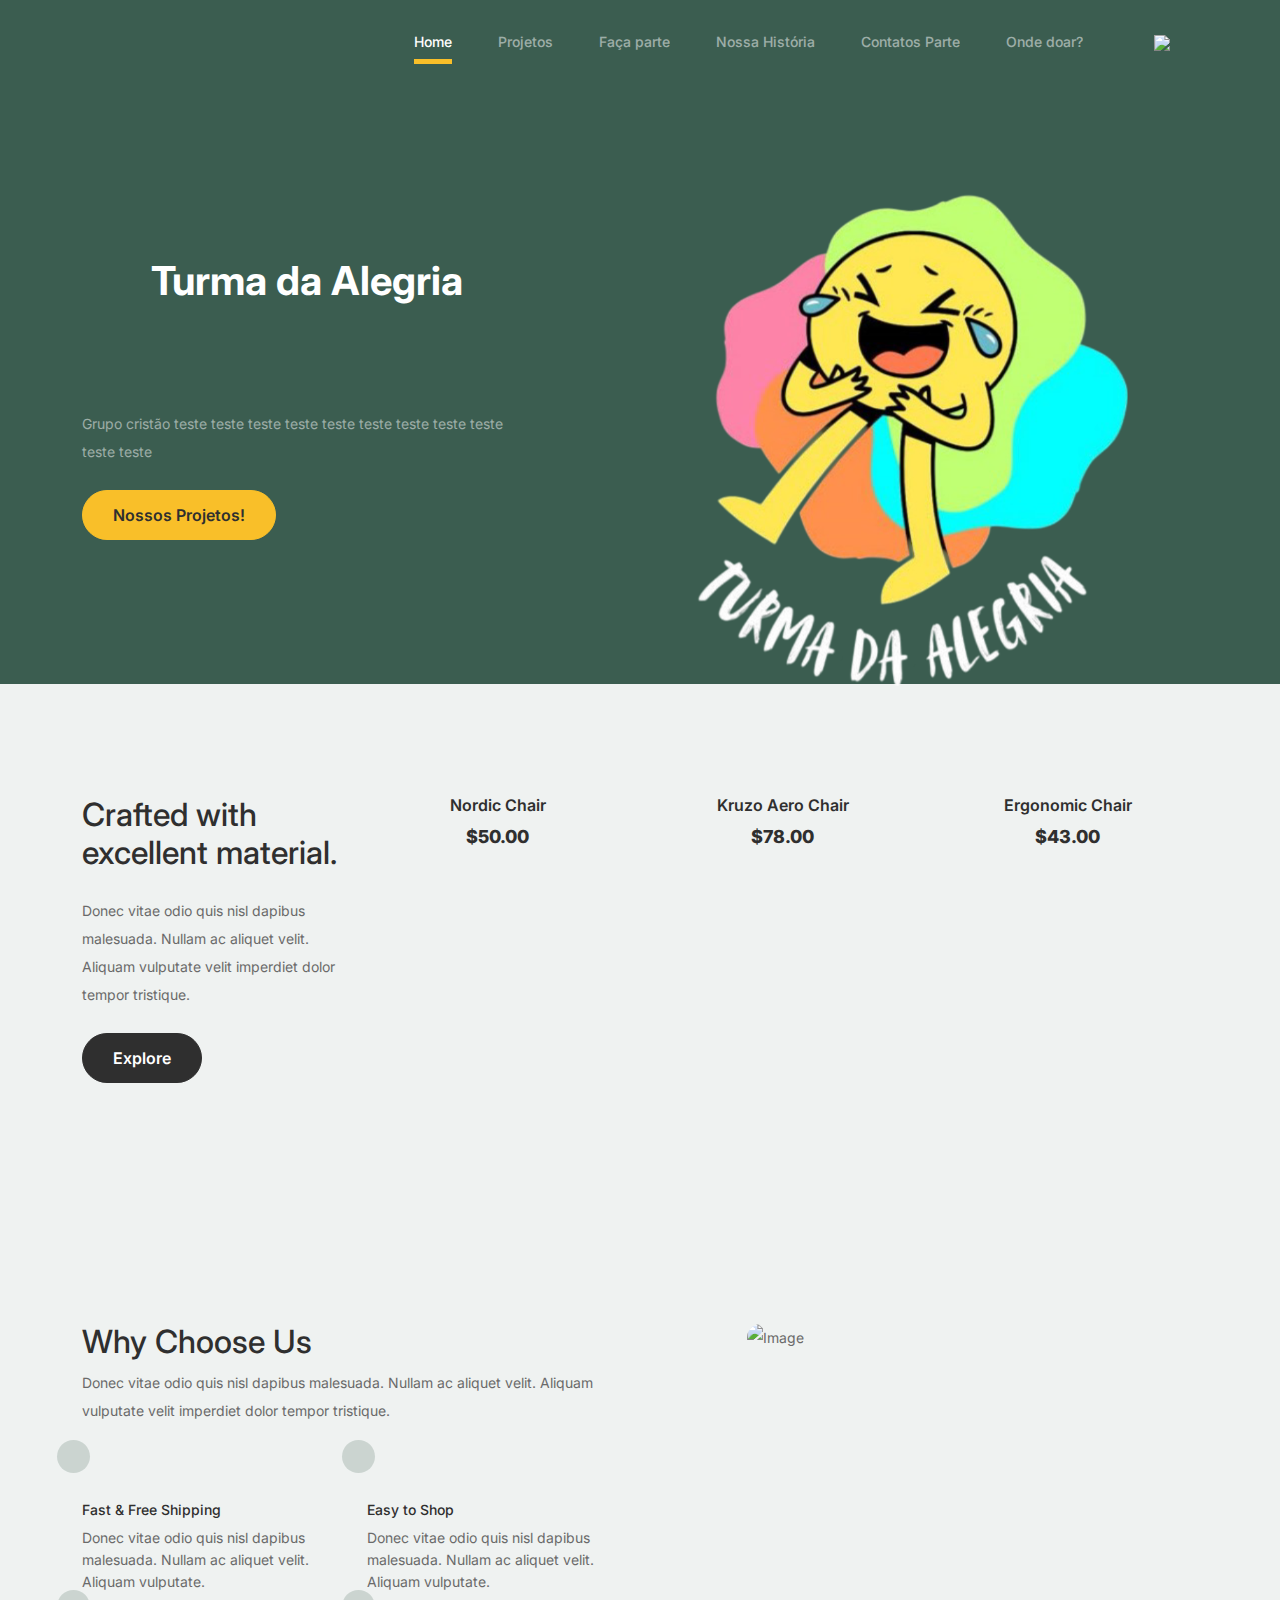
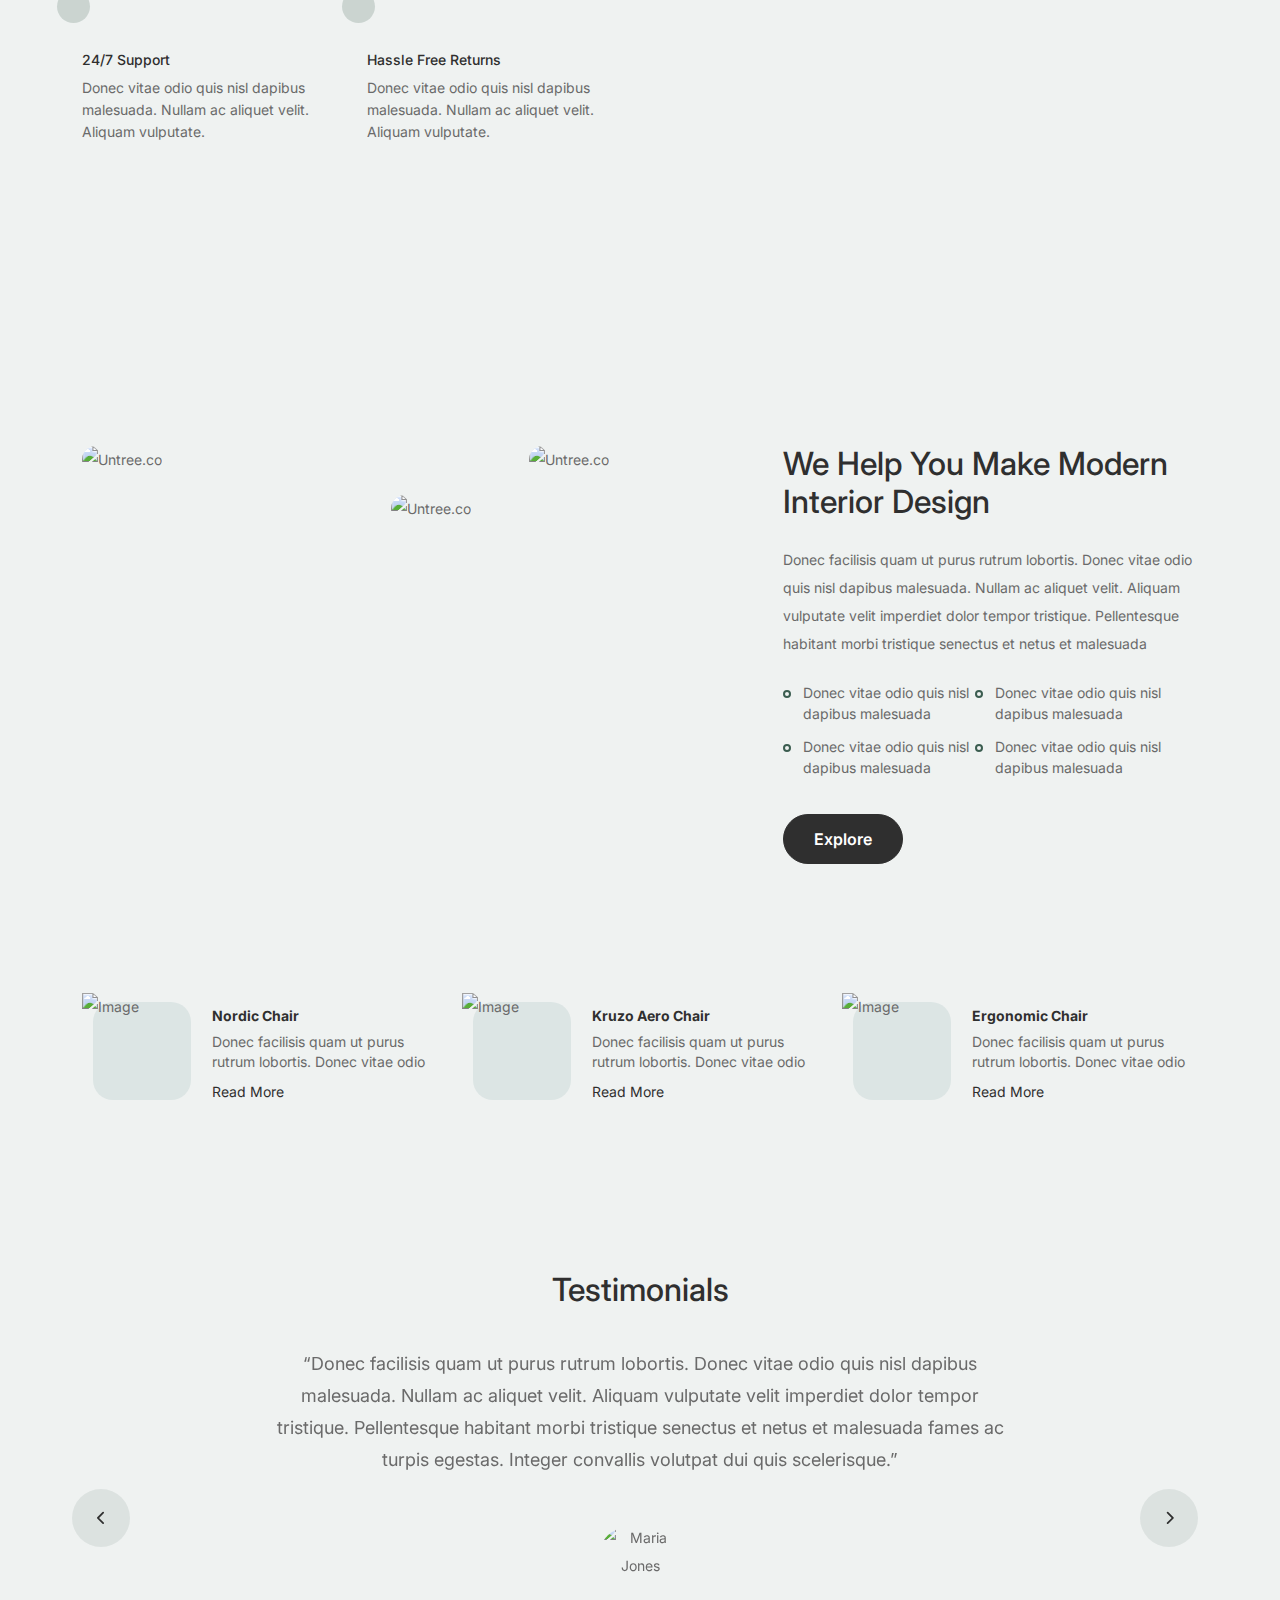
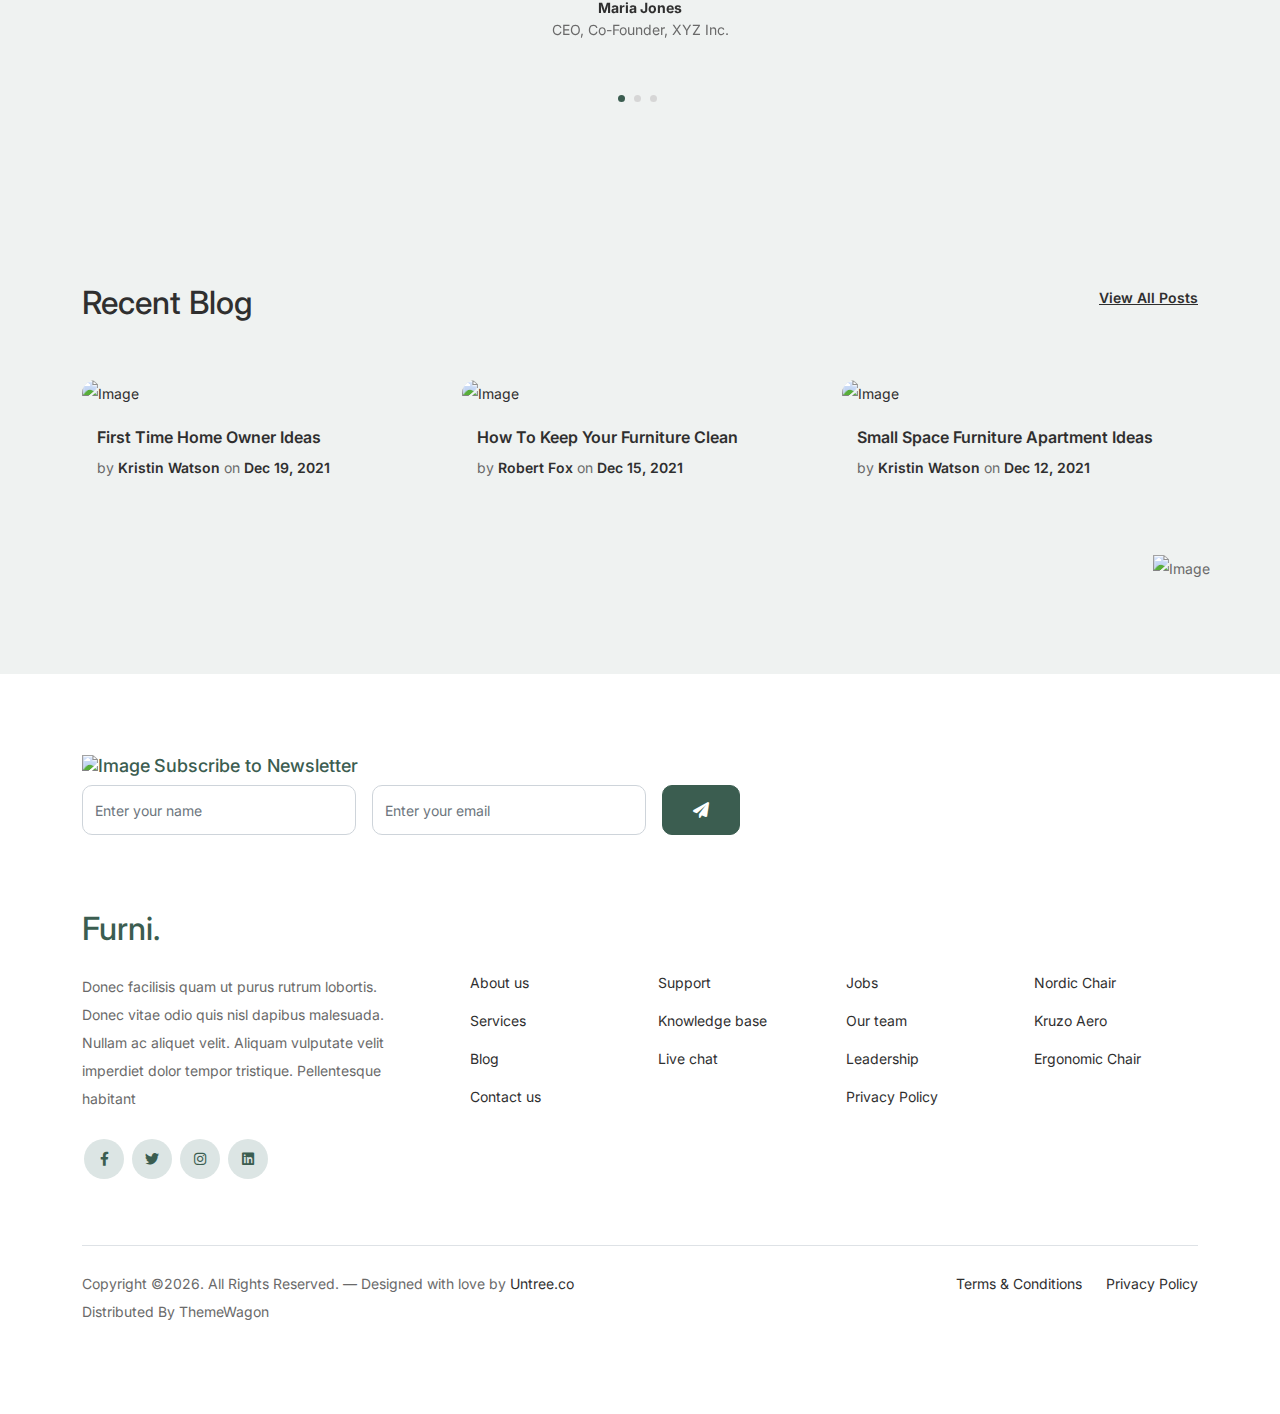
==== furni-1.0.0/index.html @ 85328331 "att do index e header" ====
<!-- /*
* Bootstrap 5
* Template Name: Furni
* Template Author: Untree.co
* Template URI: https://untree.co/
* License: https://creativecommons.org/licenses/by/3.0/
* OI TESTE GIT
*/ -->
<!doctype html>
<html lang="en">
<head>
  <meta charset="utf-8">
  <meta name="viewport" content="width=device-width, initial-scale=1, shrink-to-fit=no">
  <meta name="author" content="Untree.co">
  <link rel="shortcut icon" href="favicon.png">

  <meta name="description" content="" />
  <meta name="keywords" content="bootstrap, bootstrap4" />

		<!-- Bootstrap CSS -->
		<link href="css/bootstrap.min.css" rel="stylesheet">
		<link href="https://cdnjs.cloudflare.com/ajax/libs/font-awesome/6.0.0-beta3/css/all.min.css" rel="stylesheet">
		<link href="css/tiny-slider.css" rel="stylesheet">
		<link href="css/style.css" rel="stylesheet">
		<title>Furni Free Bootstrap 5 Template for Furniture and Interior Design Websites by Untree.co </title>
	</head>

	<body>

		<!-- Start Header/Navigation -->
		<nav class="custom-navbar navbar navbar navbar-expand-md navbar-dark bg-dark" arial-label="Furni navigation bar">

			<div class="container">
				
				<button class="navbar-toggler" type="button" data-bs-toggle="collapse" data-bs-target="#navbarsFurni" aria-controls="navbarsFurni" aria-expanded="false" aria-label="Toggle navigation">
					<span class="navbar-toggler-icon"></span>
				</button>

				<div class="collapse navbar-collapse" id="navbarsFurni">
					<ul class="custom-navbar-nav navbar-nav ms-auto mb-2 mb-md-0">
						<li class="nav-item active">
							<a class="nav-link" href="index.html">Home</a>
						</li>
						<li><a class="nav-link" href="shop.html">Projetos</a></li>
						<li><a class="nav-link" href="about.html">Faça parte</a></li>
						<li><a class="nav-link" href="services.html">Nossa História</a></li>
						<li><a class="nav-link" href="blog.html">Contatos Parte</a></li>
						<li><a class="nav-link" href="contact.html">Onde doar?</a></li>
					</ul>

					<ul class="custom-navbar-cta navbar-nav mb-2 mb-md-0 ms-5">
						<li><a class="nav-link" href="#"><img src="images/user.svg"></a></li>
					</ul>
				</div>
			</div>
				
		</nav>
		<!-- End Header/Navigation -->

		<!-- Start Hero Section -->
			<div class="hero">
				<div class="container"> 
					<div class="row justify-content-between">
						<div class="col-lg-5">
							<div class="intro-excerpt">
								<h1 style="display: flex; flex-direction: column; justify-content: center; align-items: center; height: 22vh;">
									<span>Turma da Alegria</span>
									
								  </h1>
								  
								<p class="mb-4">Grupo cristão teste teste teste teste teste teste teste teste teste teste teste</p>
								<p><a href="" class="btn btn-secondary me-2">Nossos Projetos!</a>
							</div>
						</div>
						<div class="col-lg-7">
							<div class="hero-img-wrap">
								<img src="images/logoturma.png" class="img-fluid"> 
							</div>
						</div>
					</div>
				</div>
			</div>
		<!-- End Hero Section -->

		<!-- Start Product Section -->
		<div class="product-section">
			<div class="container">
				<div class="row">

					<!-- Start Column 1 -->
					<div class="col-md-12 col-lg-3 mb-5 mb-lg-0">
						<h2 class="mb-4 section-title">Crafted with excellent material.</h2>
						<p class="mb-4">Donec vitae odio quis nisl dapibus malesuada. Nullam ac aliquet velit. Aliquam vulputate velit imperdiet dolor tempor tristique. </p>
						<p><a href="shop.html" class="btn">Explore</a></p>
					</div> 
					<!-- End Column 1 -->

					<!-- Start Column 2 -->
					<div class="col-12 col-md-4 col-lg-3 mb-5 mb-md-0">
						<a class="product-item" href="cart.html">
							<!-- <img src="images/product-1.png" class="img-fluid product-thumbnail"> -->
							<h3 class="product-title">Nordic Chair</h3>
							<strong class="product-price">$50.00</strong>

							<span class="icon-cross">
								<!-- <img src="images/cross.svg" class="img-fluid"> -->
							</span>
						</a>
					</div> 
					<!-- End Column 2 -->

					<!-- Start Column 3 -->
					<div class="col-12 col-md-4 col-lg-3 mb-5 mb-md-0">
						<a class="product-item" href="cart.html">
							<!-- <img src="images/product-2.png" class="img-fluid product-thumbnail"> -->
							<h3 class="product-title">Kruzo Aero Chair</h3>
							<strong class="product-price">$78.00</strong>

							<span class="icon-cross">
								<!-- <img src="images/cross.svg" class="img-fluid"> -->
							</span>
						</a>
					</div>
					<!-- End Column 3 -->

					<!-- Start Column 4 -->
					<div class="col-12 col-md-4 col-lg-3 mb-5 mb-md-0">
						<a class="product-item" href="cart.html">
						<!--<img src="images/product-3.png" class="img-fluid product-thumbnail"> -->
							<h3 class="product-title">Ergonomic Chair</h3>
							<strong class="product-price">$43.00</strong>

							<span class="icon-cross">
								<!-- <img src="images/cross.svg" class="img-fluid"> -->
							</span>
						</a>
					</div>
					<!-- End Column 4 -->

				</div>
			</div>
		</div>
		<!-- End Product Section -->

		<!-- Start Why Choose Us Section -->
		<div class="why-choose-section">
			<div class="container">
				<div class="row justify-content-between">
					<div class="col-lg-6">
						<h2 class="section-title">Why Choose Us</h2>
						<p>Donec vitae odio quis nisl dapibus malesuada. Nullam ac aliquet velit. Aliquam vulputate velit imperdiet dolor tempor tristique.</p>

						<div class="row my-5">
							<div class="col-6 col-md-6">
								<div class="feature">
									<div class="icon">
									<!--	<img src="images/truck.svg" alt="Image" class="imf-fluid"> -->
									</div>
									<h3>Fast &amp; Free Shipping</h3>
									<p>Donec vitae odio quis nisl dapibus malesuada. Nullam ac aliquet velit. Aliquam vulputate.</p>
								</div>
							</div>

							<div class="col-6 col-md-6">
								<div class="feature">
									<div class="icon">
									<!--	<img src="images/bag.svg" alt="Image" class="imf-fluid"> -->
									</div>
									<h3>Easy to Shop</h3>
									<p>Donec vitae odio quis nisl dapibus malesuada. Nullam ac aliquet velit. Aliquam vulputate.</p>
								</div>
							</div>

							<div class="col-6 col-md-6">
								<div class="feature">
									<div class="icon">
									<!--	<img src="images/support.svg" alt="Image" class="imf-fluid"> -->
									</div>
									<h3>24/7 Support</h3>
									<p>Donec vitae odio quis nisl dapibus malesuada. Nullam ac aliquet velit. Aliquam vulputate.</p>
								</div>
							</div>

							<div class="col-6 col-md-6">
								<div class="feature">
									<div class="icon">
									<!--	<img src="images/return.svg" alt="Image" class="imf-fluid"> -->
									</div>
									<h3>Hassle Free Returns</h3>
									<p>Donec vitae odio quis nisl dapibus malesuada. Nullam ac aliquet velit. Aliquam vulputate.</p>
								</div>
							</div>

						</div>
					</div>

					<div class="col-lg-5">
						<div class="img-wrap">
						    <img src="images/why-choose-us-img.jpg" alt="Image" class="img-fluid"> 
						</div>
					</div>

				</div>
			</div>
		</div>
		<!-- End Why Choose Us Section -->

		<!-- Start We Help Section -->
		<div class="we-help-section">
			<div class="container">
				<div class="row justify-content-between">
					<div class="col-lg-7 mb-5 mb-lg-0">
						<div class="imgs-grid">
							<div class="grid grid-1"><img src="images/img-grid-1.jpg" alt="Untree.co"></div>
							<div class="grid grid-2"><img src="images/img-grid-2.jpg" alt="Untree.co"></div>
							<div class="grid grid-3"><img src="images/img-grid-3.jpg" alt="Untree.co"></div>
						</div>
					</div>
					<div class="col-lg-5 ps-lg-5">
						<h2 class="section-title mb-4">We Help You Make Modern Interior Design</h2>
						<p>Donec facilisis quam ut purus rutrum lobortis. Donec vitae odio quis nisl dapibus malesuada. Nullam ac aliquet velit. Aliquam vulputate velit imperdiet dolor tempor tristique. Pellentesque habitant morbi tristique senectus et netus et malesuada</p>

						<ul class="list-unstyled custom-list my-4">
							<li>Donec vitae odio quis nisl dapibus malesuada</li>
							<li>Donec vitae odio quis nisl dapibus malesuada</li>
							<li>Donec vitae odio quis nisl dapibus malesuada</li>
							<li>Donec vitae odio quis nisl dapibus malesuada</li>
						</ul>
						<p><a herf="#" class="btn">Explore</a></p>
					</div>
				</div>
			</div>
		</div>
		<!-- End We Help Section -->

		<!-- Start Popular Product -->
		<div class="popular-product">
			<div class="container">
				<div class="row">

					<div class="col-12 col-md-6 col-lg-4 mb-4 mb-lg-0">
						<div class="product-item-sm d-flex">
							<div class="thumbnail">
								<img src="images/product-1.png" alt="Image" class="img-fluid">
							</div>
							<div class="pt-3">
								<h3>Nordic Chair</h3>
								<p>Donec facilisis quam ut purus rutrum lobortis. Donec vitae odio </p>
								<p><a href="#">Read More</a></p>
							</div>
						</div>
					</div>

					<div class="col-12 col-md-6 col-lg-4 mb-4 mb-lg-0">
						<div class="product-item-sm d-flex">
							<div class="thumbnail">
								<img src="images/product-2.png" alt="Image" class="img-fluid">
							</div>
							<div class="pt-3">
								<h3>Kruzo Aero Chair</h3>
								<p>Donec facilisis quam ut purus rutrum lobortis. Donec vitae odio </p>
								<p><a href="#">Read More</a></p>
							</div>
						</div>
					</div>

					<div class="col-12 col-md-6 col-lg-4 mb-4 mb-lg-0">
						<div class="product-item-sm d-flex">
							<div class="thumbnail">
								<img src="images/product-3.png" alt="Image" class="img-fluid">
							</div>
							<div class="pt-3">
								<h3>Ergonomic Chair</h3>
								<p>Donec facilisis quam ut purus rutrum lobortis. Donec vitae odio </p>
								<p><a href="#">Read More</a></p>
							</div>
						</div>
					</div>

				</div>
			</div>
		</div>
		<!-- End Popular Product -->

		<!-- Start Testimonial Slider -->
		<div class="testimonial-section">
			<div class="container">
				<div class="row">
					<div class="col-lg-7 mx-auto text-center">
						<h2 class="section-title">Testimonials</h2>
					</div>
				</div>

				<div class="row justify-content-center">
					<div class="col-lg-12">
						<div class="testimonial-slider-wrap text-center">

							<div id="testimonial-nav">
								<span class="prev" data-controls="prev"><span class="fa fa-chevron-left"></span></span>
								<span class="next" data-controls="next"><span class="fa fa-chevron-right"></span></span>
							</div>

							<div class="testimonial-slider">
								
								<div class="item">
									<div class="row justify-content-center">
										<div class="col-lg-8 mx-auto">

											<div class="testimonial-block text-center">
												<blockquote class="mb-5">
													<p>&ldquo;Donec facilisis quam ut purus rutrum lobortis. Donec vitae odio quis nisl dapibus malesuada. Nullam ac aliquet velit. Aliquam vulputate velit imperdiet dolor tempor tristique. Pellentesque habitant morbi tristique senectus et netus et malesuada fames ac turpis egestas. Integer convallis volutpat dui quis scelerisque.&rdquo;</p>
												</blockquote>

												<div class="author-info">
													<div class="author-pic">
														<img src="images/person-1.png" alt="Maria Jones" class="img-fluid">
													</div>
													<h3 class="font-weight-bold">Maria Jones</h3>
													<span class="position d-block mb-3">CEO, Co-Founder, XYZ Inc.</span>
												</div>
											</div>

										</div>
									</div>
								</div> 
								<!-- END item -->

								<div class="item">
									<div class="row justify-content-center">
										<div class="col-lg-8 mx-auto">

											<div class="testimonial-block text-center">
												<blockquote class="mb-5">
													<p>&ldquo;Donec facilisis quam ut purus rutrum lobortis. Donec vitae odio quis nisl dapibus malesuada. Nullam ac aliquet velit. Aliquam vulputate velit imperdiet dolor tempor tristique. Pellentesque habitant morbi tristique senectus et netus et malesuada fames ac turpis egestas. Integer convallis volutpat dui quis scelerisque.&rdquo;</p>
												</blockquote>

												<div class="author-info">
													<div class="author-pic">
														<img src="images/person-1.png" alt="Maria Jones" class="img-fluid">
													</div>
													<h3 class="font-weight-bold">Maria Jones</h3>
													<span class="position d-block mb-3">CEO, Co-Founder, XYZ Inc.</span>
												</div>
											</div>

										</div>
									</div>
								</div> 
								<!-- END item -->

								<div class="item">
									<div class="row justify-content-center">
										<div class="col-lg-8 mx-auto">

											<div class="testimonial-block text-center">
												<blockquote class="mb-5">
													<p>&ldquo;Donec facilisis quam ut purus rutrum lobortis. Donec vitae odio quis nisl dapibus malesuada. Nullam ac aliquet velit. Aliquam vulputate velit imperdiet dolor tempor tristique. Pellentesque habitant morbi tristique senectus et netus et malesuada fames ac turpis egestas. Integer convallis volutpat dui quis scelerisque.&rdquo;</p>
												</blockquote>

												<div class="author-info">
													<div class="author-pic">
														<img src="images/person-1.png" alt="Maria Jones" class="img-fluid">
													</div>
													<h3 class="font-weight-bold">Maria Jones</h3>
													<span class="position d-block mb-3">CEO, Co-Founder, XYZ Inc.</span>
												</div>
											</div>

										</div>
									</div>
								</div> 
								<!-- END item -->

							</div>

						</div>
					</div>
				</div>
			</div>
		</div>
		<!-- End Testimonial Slider -->

		<!-- Start Blog Section -->
		<div class="blog-section">
			<div class="container">
				<div class="row mb-5">
					<div class="col-md-6">
						<h2 class="section-title">Recent Blog</h2>
					</div>
					<div class="col-md-6 text-start text-md-end">
						<a href="#" class="more">View All Posts</a>
					</div>
				</div>

				<div class="row">

					<div class="col-12 col-sm-6 col-md-4 mb-4 mb-md-0">
						<div class="post-entry">
							<a href="#" class="post-thumbnail"><img src="images/post-1.jpg" alt="Image" class="img-fluid"></a>
							<div class="post-content-entry">
								<h3><a href="#">First Time Home Owner Ideas</a></h3>
								<div class="meta">
									<span>by <a href="#">Kristin Watson</a></span> <span>on <a href="#">Dec 19, 2021</a></span>
								</div>
							</div>
						</div>
					</div>

					<div class="col-12 col-sm-6 col-md-4 mb-4 mb-md-0">
						<div class="post-entry">
							<a href="#" class="post-thumbnail"><img src="images/post-2.jpg" alt="Image" class="img-fluid"></a>
							<div class="post-content-entry">
								<h3><a href="#">How To Keep Your Furniture Clean</a></h3>
								<div class="meta">
									<span>by <a href="#">Robert Fox</a></span> <span>on <a href="#">Dec 15, 2021</a></span>
								</div>
							</div>
						</div>
					</div>

					<div class="col-12 col-sm-6 col-md-4 mb-4 mb-md-0">
						<div class="post-entry">
							<a href="#" class="post-thumbnail"><img src="images/post-3.jpg" alt="Image" class="img-fluid"></a>
							<div class="post-content-entry">
								<h3><a href="#">Small Space Furniture Apartment Ideas</a></h3>
								<div class="meta">
									<span>by <a href="#">Kristin Watson</a></span> <span>on <a href="#">Dec 12, 2021</a></span>
								</div>
							</div>
						</div>
					</div>

				</div>
			</div>
		</div>
		<!-- End Blog Section -->	

		<!-- Start Footer Section -->
		<footer class="footer-section">
			<div class="container relative">

				<div class="sofa-img">
					<img src="images/sofa.png" alt="Image" class="img-fluid">
				</div>

				<div class="row">
					<div class="col-lg-8">
						<div class="subscription-form">
							<h3 class="d-flex align-items-center"><span class="me-1"><img src="images/envelope-outline.svg" alt="Image" class="img-fluid"></span><span>Subscribe to Newsletter</span></h3>

							<form action="#" class="row g-3">
								<div class="col-auto">
									<input type="text" class="form-control" placeholder="Enter your name">
								</div>
								<div class="col-auto">
									<input type="email" class="form-control" placeholder="Enter your email">
								</div>
								<div class="col-auto">
									<button class="btn btn-primary">
										<span class="fa fa-paper-plane"></span>
									</button>
								</div>
							</form>

						</div>
					</div>
				</div>

				<div class="row g-5 mb-5">
					<div class="col-lg-4">
						<div class="mb-4 footer-logo-wrap"><a href="#" class="footer-logo">Furni<span>.</span></a></div>
						<p class="mb-4">Donec facilisis quam ut purus rutrum lobortis. Donec vitae odio quis nisl dapibus malesuada. Nullam ac aliquet velit. Aliquam vulputate velit imperdiet dolor tempor tristique. Pellentesque habitant</p>

						<ul class="list-unstyled custom-social">
							<li><a href="#"><span class="fa fa-brands fa-facebook-f"></span></a></li>
							<li><a href="#"><span class="fa fa-brands fa-twitter"></span></a></li>
							<li><a href="#"><span class="fa fa-brands fa-instagram"></span></a></li>
							<li><a href="#"><span class="fa fa-brands fa-linkedin"></span></a></li>
						</ul>
					</div>

					<div class="col-lg-8">
						<div class="row links-wrap">
							<div class="col-6 col-sm-6 col-md-3">
								<ul class="list-unstyled">
									<li><a href="#">About us</a></li>
									<li><a href="#">Services</a></li>
									<li><a href="#">Blog</a></li>
									<li><a href="#">Contact us</a></li>
								</ul>
							</div>

							<div class="col-6 col-sm-6 col-md-3">
								<ul class="list-unstyled">
									<li><a href="#">Support</a></li>
									<li><a href="#">Knowledge base</a></li>
									<li><a href="#">Live chat</a></li>
								</ul>
							</div>

							<div class="col-6 col-sm-6 col-md-3">
								<ul class="list-unstyled">
									<li><a href="#">Jobs</a></li>
									<li><a href="#">Our team</a></li>
									<li><a href="#">Leadership</a></li>
									<li><a href="#">Privacy Policy</a></li>
								</ul>
							</div>

							<div class="col-6 col-sm-6 col-md-3">
								<ul class="list-unstyled">
									<li><a href="#">Nordic Chair</a></li>
									<li><a href="#">Kruzo Aero</a></li>
									<li><a href="#">Ergonomic Chair</a></li>
								</ul>
							</div>
						</div>
					</div>

				</div>

				<div class="border-top copyright">
					<div class="row pt-4">
						<div class="col-lg-6">
							<p class="mb-2 text-center text-lg-start">Copyright &copy;<script>document.write(new Date().getFullYear());</script>. All Rights Reserved. &mdash; Designed with love by <a href="https://untree.co">Untree.co</a> Distributed By <a hreff="https://themewagon.com">ThemeWagon</a>  <!-- License information: https://untree.co/license/ -->
            </p>
						</div>

						<div class="col-lg-6 text-center text-lg-end">
							<ul class="list-unstyled d-inline-flex ms-auto">
								<li class="me-4"><a href="#">Terms &amp; Conditions</a></li>
								<li><a href="#">Privacy Policy</a></li>
							</ul>
						</div>

					</div>
				</div>

			</div>
		</footer>
		<!-- End Footer Section -->	


		<script src="js/bootstrap.bundle.min.js"></script>
		<script src="js/tiny-slider.js"></script>
		<script src="js/custom.js"></script>
	</body>

</html>
---- furni-1.0.0/css/tiny-slider.css ----
.tns-outer{padding:0 !important}.tns-outer [hidden]{display:none !important}.tns-outer [aria-controls],.tns-outer [data-action]{cursor:pointer}.tns-slider{-webkit-transition:all 0s;-moz-transition:all 0s;transition:all 0s}.tns-slider>.tns-item{-webkit-box-sizing:border-box;-moz-box-sizing:border-box;box-sizing:border-box}.tns-horizontal.tns-subpixel{white-space:nowrap}.tns-horizontal.tns-subpixel>.tns-item{display:inline-block;vertical-align:top;white-space:normal}.tns-horizontal.tns-no-subpixel:after{content:'';display:table;clear:both}.tns-horizontal.tns-no-subpixel>.tns-item{float:left}.tns-horizontal.tns-carousel.tns-no-subpixel>.tns-item{margin-right:-100%}.tns-no-calc{position:relative;left:0}.tns-gallery{position:relative;left:0;min-height:1px}.tns-gallery>.tns-item{position:absolute;left:-100%;-webkit-transition:transform 0s, opacity 0s;-moz-transition:transform 0s, opacity 0s;transition:transform 0s, opacity 0s}.tns-gallery>.tns-slide-active{position:relative;left:auto !important}.tns-gallery>.tns-moving{-webkit-transition:all 0.25s;-moz-transition:all 0.25s;transition:all 0.25s}.tns-autowidth{display:inline-block}.tns-lazy-img{-webkit-transition:opacity 0.6s;-moz-transition:opacity 0.6s;transition:opacity 0.6s;opacity:0.6}.tns-lazy-img.tns-complete{opacity:1}.tns-ah{-webkit-transition:height 0s;-moz-transition:height 0s;transition:height 0s}.tns-ovh{overflow:hidden}.tns-visually-hidden{position:absolute;left:-10000em}.tns-transparent{opacity:0;visibility:hidden}.tns-fadeIn{opacity:1;filter:alpha(opacity=100);z-index:0}.tns-normal,.tns-fadeOut{opacity:0;filter:alpha(opacity=0);z-index:-1}.tns-vpfix{white-space:nowrap}.tns-vpfix>div,.tns-vpfix>li{display:inline-block}.tns-t-subp2{margin:0 auto;width:310px;position:relative;height:10px;overflow:hidden}.tns-t-ct{width:2333.3333333%;width:-webkit-calc(100% * 70 / 3);width:-moz-calc(100% * 70 / 3);width:calc(100% * 70 / 3);position:absolute;right:0}.tns-t-ct:after{content:'';display:table;clear:both}.tns-t-ct>div{width:1.4285714%;width:-webkit-calc(100% / 70);width:-moz-calc(100% / 70);width:calc(100% / 70);height:10px;float:left}

/*# sourceMappingURL=sourcemaps/tiny-slider.css.map */
---- furni-1.0.0/css/style.css ----
/*
* Template Name: UntreeStore
* Template Author: Untree.co
* Author URI: https://untree.co/
* License: https://creativecommons.org/licenses/by/3.0/
*/
@import url("https://fonts.googleapis.com/css2?family=Inter:wght@400;500;600;700;800&display=swap");
body {
  overflow-x: hidden;
  position: relative; }

body {
  font-family: "Inter", sans-serif;
  font-weight: 400;
  line-height: 28px;
  color: #6a6a6a;
  font-size: 14px;
  background-color: #eff2f1; }

a {
  text-decoration: none;
  -webkit-transition: .3s all ease;
  -o-transition: .3s all ease;
  transition: .3s all ease;
  color: #2f2f2f;
  text-decoration: underline; }
  a:hover {
    color: #2f2f2f;
    text-decoration: none; }
  a.more {
    font-weight: 600; }

.custom-navbar {
  background: #3b5d50 !important;
  padding-top: 20px;
  padding-bottom: 20px; }
  .custom-navbar .navbar-brand {
    font-size: 32px;
    font-weight: 600; }
    .custom-navbar .navbar-brand > span {
      opacity: .4; }
  .custom-navbar .navbar-toggler {
    border-color: transparent; }
    .custom-navbar .navbar-toggler:active, .custom-navbar .navbar-toggler:focus {
      -webkit-box-shadow: none;
      box-shadow: none;
      outline: none; }
  @media (min-width: 992px) {
    .custom-navbar .custom-navbar-nav li {
      margin-left: 15px;
      margin-right: 15px; } }
  .custom-navbar .custom-navbar-nav li a {
    font-weight: 500;
    color: #ffffff !important;
    opacity: .5;
    -webkit-transition: .3s all ease;
    -o-transition: .3s all ease;
    transition: .3s all ease;
    position: relative; }
    @media (min-width: 768px) {
      .custom-navbar .custom-navbar-nav li a:before {
        content: "";
        position: absolute;
        bottom: 0;
        left: 8px;
        right: 8px;
        background: #f9bf29;
        height: 5px;
        opacity: 1;
        visibility: visible;
        width: 0;
        -webkit-transition: .15s all ease-out;
        -o-transition: .15s all ease-out;
        transition: .15s all ease-out; } }
    .custom-navbar .custom-navbar-nav li a:hover {
      opacity: 1; }
      .custom-navbar .custom-navbar-nav li a:hover:before {
        width: calc(100% - 16px); }
  .custom-navbar .custom-navbar-nav li.active a {
    opacity: 1; }
    .custom-navbar .custom-navbar-nav li.active a:before {
      width: calc(100% - 16px); }
  .custom-navbar .custom-navbar-cta {
    margin-left: 0 !important;
    -webkit-box-orient: horizontal;
    -webkit-box-direction: normal;
    -ms-flex-direction: row;
    flex-direction: row; }
    @media (min-width: 768px) {
      .custom-navbar .custom-navbar-cta {
        margin-left: 40px !important; } }
    .custom-navbar .custom-navbar-cta li {
      margin-left: 0px;
      margin-right: 0px; }
      .custom-navbar .custom-navbar-cta li:first-child {
        margin-right: 20px; }

.hero {
  background: #3b5d50;
  padding: calc(4rem - 30px) 0 0rem 0; }
  @media (min-width: 768px) {
    .hero {
      padding: calc(4rem - 30px) 0 4rem 0; } }
  @media (min-width: 992px) {
    .hero {
      padding: calc(8rem - 30px) 0 8rem 0; } }
  .hero .intro-excerpt {
    position: relative;
    z-index: 4; }
    @media (min-width: 992px) {
      .hero .intro-excerpt {
        max-width: 450px; } }
  .hero h1 {
    font-weight: 700;
    color: #ffffff;
    margin-bottom: 30px; }
    @media (min-width: 1400px) {
      .hero h1 {
        font-size: 54px; } }
  .hero p {
    color: rgba(255, 255, 255, 0.5);
    margin-botom: 30px; }
  .hero .hero-img-wrap {
    position: relative; }
    .hero .hero-img-wrap img {
      position: relative;
      top: 0px;
      right: 0px;
      z-index: 2;
      max-width: 780px;
      left: -20px; }
      @media (min-width: 768px) {
        .hero .hero-img-wrap img {
          right: 0px;
          left: -100px; } }
      @media (min-width: 992px) {
        .hero .hero-img-wrap img {
          left: 0px;
          top: -80px;
          position: absolute;
          right: -50px; } }
      @media (min-width: 1200px) {
        .hero .hero-img-wrap img {
          left: 0px;
          top: -80px;
          right: -100px; } }
    .hero .hero-img-wrap:after {
      content: "";
      position: absolute;
      width: 255px;
      height: 217px;
      background-image: url("../images/dots-light.svg");
      background-size: contain;
      background-repeat: no-repeat;
      right: -100px;
      top: -0px; }
      @media (min-width: 1200px) {
        .hero .hero-img-wrap:after {
          top: -40px; } }

.btn {
  font-weight: 600;
  padding: 12px 30px;
  border-radius: 30px;
  color: #ffffff;
  background: #2f2f2f;
  border-color: #2f2f2f; }
  .btn:hover {
    color: #ffffff;
    background: #222222;
    border-color: #222222; }
  .btn:active, .btn:focus {
    outline: none !important;
    -webkit-box-shadow: none;
    box-shadow: none; }
  .btn.btn-primary {
    background: #3b5d50;
    border-color: #3b5d50; }
    .btn.btn-primary:hover {
      background: #314d43;
      border-color: #314d43; }
  .btn.btn-secondary {
    color: #2f2f2f;
    background: #f9bf29;
    border-color: #f9bf29; }
    .btn.btn-secondary:hover {
      background: #f8b810;
      border-color: #f8b810; }
  .btn.btn-white-outline {
    background: transparent;
    border-width: 2px;
    border-color: rgba(255, 255, 255, 0.3); }
    .btn.btn-white-outline:hover {
      border-color: white;
      color: #ffffff; }

.section-title {
  color: #2f2f2f; }

.product-section {
  padding: 7rem 0; }
  .product-section .product-item {
    text-align: center;
    text-decoration: none;
    display: block;
    position: relative;
    padding-bottom: 50px;
    cursor: pointer; }
    .product-section .product-item .product-thumbnail {
      margin-bottom: 30px;
      position: relative;
      top: 0;
      -webkit-transition: .3s all ease;
      -o-transition: .3s all ease;
      transition: .3s all ease; }
    .product-section .product-item h3 {
      font-weight: 600;
      font-size: 16px; }
    .product-section .product-item strong {
      font-weight: 800 !important;
      font-size: 18px !important; }
    .product-section .product-item h3, .product-section .product-item strong {
      color: #2f2f2f;
      text-decoration: none; }
    .product-section .product-item .icon-cross {
      position: absolute;
      width: 35px;
      height: 35px;
      display: inline-block;
      background: #2f2f2f;
      bottom: 15px;
      left: 50%;
      -webkit-transform: translateX(-50%);
      -ms-transform: translateX(-50%);
      transform: translateX(-50%);
      margin-bottom: -17.5px;
      border-radius: 50%;
      opacity: 0;
      visibility: hidden;
      -webkit-transition: .3s all ease;
      -o-transition: .3s all ease;
      transition: .3s all ease; }
      .product-section .product-item .icon-cross img {
        position: absolute;
        left: 50%;
        top: 50%;
        -webkit-transform: translate(-50%, -50%);
        -ms-transform: translate(-50%, -50%);
        transform: translate(-50%, -50%); }
    .product-section .product-item:before {
      bottom: 0;
      left: 0;
      right: 0;
      position: absolute;
      content: "";
      background: #dce5e4;
      height: 0%;
      z-index: -1;
      border-radius: 10px;
      -webkit-transition: .3s all ease;
      -o-transition: .3s all ease;
      transition: .3s all ease; }
    .product-section .product-item:hover .product-thumbnail {
      top: -25px; }
    .product-section .product-item:hover .icon-cross {
      bottom: 0;
      opacity: 1;
      visibility: visible; }
    .product-section .product-item:hover:before {
      height: 70%; }

.why-choose-section {
  padding: 7rem 0; }
  .why-choose-section .img-wrap {
    position: relative; }
    .why-choose-section .img-wrap:before {
      position: absolute;
      content: "";
      width: 255px;
      height: 217px;
      background-image: url("../images/dots-yellow.svg");
      background-repeat: no-repeat;
      background-size: contain;
      -webkit-transform: translate(-40%, -40%);
      -ms-transform: translate(-40%, -40%);
      transform: translate(-40%, -40%);
      z-index: -1; }
    .why-choose-section .img-wrap img {
      border-radius: 20px; }

.feature {
  margin-bottom: 30px; }
  .feature .icon {
    display: inline-block;
    position: relative;
    margin-bottom: 20px; }
    .feature .icon:before {
      content: "";
      width: 33px;
      height: 33px;
      position: absolute;
      background: rgba(59, 93, 80, 0.2);
      border-radius: 50%;
      right: -8px;
      bottom: 0; }
  .feature h3 {
    font-size: 14px;
    color: #2f2f2f; }
  .feature p {
    font-size: 14px;
    line-height: 22px;
    color: #6a6a6a; }

.we-help-section {
  padding: 7rem 0; }
  .we-help-section .imgs-grid {
    display: -ms-grid;
    display: grid;
    -ms-grid-columns: (1fr)[27];
    grid-template-columns: repeat(27, 1fr);
    position: relative; }
    .we-help-section .imgs-grid:before {
      position: absolute;
      content: "";
      width: 255px;
      height: 217px;
      background-image: url("../images/dots-green.svg");
      background-size: contain;
      background-repeat: no-repeat;
      -webkit-transform: translate(-40%, -40%);
      -ms-transform: translate(-40%, -40%);
      transform: translate(-40%, -40%);
      z-index: -1; }
    .we-help-section .imgs-grid .grid {
      position: relative; }
      .we-help-section .imgs-grid .grid img {
        border-radius: 20px;
        max-width: 100%; }
      .we-help-section .imgs-grid .grid.grid-1 {
        -ms-grid-column: 1;
        -ms-grid-column-span: 18;
        grid-column: 1 / span 18;
        -ms-grid-row: 1;
        -ms-grid-row-span: 27;
        grid-row: 1 / span 27; }
      .we-help-section .imgs-grid .grid.grid-2 {
        -ms-grid-column: 19;
        -ms-grid-column-span: 27;
        grid-column: 19 / span 27;
        -ms-grid-row: 1;
        -ms-grid-row-span: 5;
        grid-row: 1 / span 5;
        padding-left: 20px; }
      .we-help-section .imgs-grid .grid.grid-3 {
        -ms-grid-column: 14;
        -ms-grid-column-span: 16;
        grid-column: 14 / span 16;
        -ms-grid-row: 6;
        -ms-grid-row-span: 27;
        grid-row: 6 / span 27;
        padding-top: 20px; }

.custom-list {
  width: 100%; }
  .custom-list li {
    display: inline-block;
    width: calc(50% - 20px);
    margin-bottom: 12px;
    line-height: 1.5;
    position: relative;
    padding-left: 20px; }
    .custom-list li:before {
      content: "";
      width: 8px;
      height: 8px;
      border-radius: 50%;
      border: 2px solid #3b5d50;
      position: absolute;
      left: 0;
      top: 8px; }

.popular-product {
  padding: 0 0 7rem 0; }
  .popular-product .product-item-sm h3 {
    font-size: 14px;
    font-weight: 700;
    color: #2f2f2f; }
  .popular-product .product-item-sm a {
    text-decoration: none;
    color: #2f2f2f;
    -webkit-transition: .3s all ease;
    -o-transition: .3s all ease;
    transition: .3s all ease; }
    .popular-product .product-item-sm a:hover {
      color: rgba(47, 47, 47, 0.5); }
  .popular-product .product-item-sm p {
    line-height: 1.4;
    margin-bottom: 10px;
    font-size: 14px; }
  .popular-product .product-item-sm .thumbnail {
    margin-right: 10px;
    -webkit-box-flex: 0;
    -ms-flex: 0 0 120px;
    flex: 0 0 120px;
    position: relative; }
    .popular-product .product-item-sm .thumbnail:before {
      content: "";
      position: absolute;
      border-radius: 20px;
      background: #dce5e4;
      width: 98px;
      height: 98px;
      top: 50%;
      left: 50%;
      -webkit-transform: translate(-50%, -50%);
      -ms-transform: translate(-50%, -50%);
      transform: translate(-50%, -50%);
      z-index: -1; }

.testimonial-section {
  padding: 3rem 0 7rem 0; }

.testimonial-slider-wrap {
  position: relative; }
  .testimonial-slider-wrap .tns-inner {
    padding-top: 30px; }
  .testimonial-slider-wrap .item .testimonial-block blockquote {
    font-size: 16px; }
    @media (min-width: 768px) {
      .testimonial-slider-wrap .item .testimonial-block blockquote {
        line-height: 32px;
        font-size: 18px; } }
  .testimonial-slider-wrap .item .testimonial-block .author-info .author-pic {
    margin-bottom: 20px; }
    .testimonial-slider-wrap .item .testimonial-block .author-info .author-pic img {
      max-width: 80px;
      border-radius: 50%; }
  .testimonial-slider-wrap .item .testimonial-block .author-info h3 {
    font-size: 14px;
    font-weight: 700;
    color: #2f2f2f;
    margin-bottom: 0; }
  .testimonial-slider-wrap #testimonial-nav {
    position: absolute;
    top: 50%;
    z-index: 99;
    width: 100%;
    display: none; }
    @media (min-width: 768px) {
      .testimonial-slider-wrap #testimonial-nav {
        display: block; } }
    .testimonial-slider-wrap #testimonial-nav > span {
      cursor: pointer;
      position: absolute;
      width: 58px;
      height: 58px;
      line-height: 58px;
      border-radius: 50%;
      background: rgba(59, 93, 80, 0.1);
      color: #2f2f2f;
      -webkit-transition: .3s all ease;
      -o-transition: .3s all ease;
      transition: .3s all ease; }
      .testimonial-slider-wrap #testimonial-nav > span:hover {
        background: #3b5d50;
        color: #ffffff; }
    .testimonial-slider-wrap #testimonial-nav .prev {
      left: -10px; }
    .testimonial-slider-wrap #testimonial-nav .next {
      right: 0; }
  .testimonial-slider-wrap .tns-nav {
    position: absolute;
    bottom: -50px;
    left: 50%;
    -webkit-transform: translateX(-50%);
    -ms-transform: translateX(-50%);
    transform: translateX(-50%); }
    .testimonial-slider-wrap .tns-nav button {
      background: none;
      border: none;
      display: inline-block;
      position: relative;
      width: 0 !important;
      height: 7px !important;
      margin: 2px; }
      .testimonial-slider-wrap .tns-nav button:active, .testimonial-slider-wrap .tns-nav button:focus, .testimonial-slider-wrap .tns-nav button:hover {
        outline: none;
        -webkit-box-shadow: none;
        box-shadow: none;
        background: none; }
      .testimonial-slider-wrap .tns-nav button:before {
        display: block;
        width: 7px;
        height: 7px;
        left: 0;
        top: 0;
        position: absolute;
        content: "";
        border-radius: 50%;
        -webkit-transition: .3s all ease;
        -o-transition: .3s all ease;
        transition: .3s all ease;
        background-color: #d6d6d6; }
      .testimonial-slider-wrap .tns-nav button:hover:before, .testimonial-slider-wrap .tns-nav button.tns-nav-active:before {
        background-color: #3b5d50; }

.before-footer-section {
  padding: 7rem 0 12rem 0 !important; }

.blog-section {
  padding: 7rem 0 12rem 0; }
  .blog-section .post-entry a {
    text-decoration: none; }
  .blog-section .post-entry .post-thumbnail {
    display: block;
    margin-bottom: 20px; }
    .blog-section .post-entry .post-thumbnail img {
      border-radius: 20px;
      -webkit-transition: .3s all ease;
      -o-transition: .3s all ease;
      transition: .3s all ease; }
  .blog-section .post-entry .post-content-entry {
    padding-left: 15px;
    padding-right: 15px; }
    .blog-section .post-entry .post-content-entry h3 {
      font-size: 16px;
      margin-bottom: 0;
      font-weight: 600;
      margin-bottom: 7px; }
    .blog-section .post-entry .post-content-entry .meta {
      font-size: 14px; }
      .blog-section .post-entry .post-content-entry .meta a {
        font-weight: 600; }
  .blog-section .post-entry:hover .post-thumbnail img, .blog-section .post-entry:focus .post-thumbnail img {
    opacity: .7; }

.footer-section {
  padding: 80px 0;
  background: #ffffff; }
  .footer-section .relative {
    position: relative; }
  .footer-section a {
    text-decoration: none;
    color: #2f2f2f;
    -webkit-transition: .3s all ease;
    -o-transition: .3s all ease;
    transition: .3s all ease; }
    .footer-section a:hover {
      color: rgba(47, 47, 47, 0.5); }
  .footer-section .subscription-form {
    margin-bottom: 40px;
    position: relative;
    z-index: 2;
    margin-top: 100px; }
    @media (min-width: 992px) {
      .footer-section .subscription-form {
        margin-top: 0px;
        margin-bottom: 80px; } }
    .footer-section .subscription-form h3 {
      font-size: 18px;
      font-weight: 500;
      color: #3b5d50; }
    .footer-section .subscription-form .form-control {
      height: 50px;
      border-radius: 10px;
      font-family: "Inter", sans-serif; }
      .footer-section .subscription-form .form-control:active, .footer-section .subscription-form .form-control:focus {
        outline: none;
        -webkit-box-shadow: none;
        box-shadow: none;
        border-color: #3b5d50;
        -webkit-box-shadow: 0 1px 4px 0 rgba(0, 0, 0, 0.2);
        box-shadow: 0 1px 4px 0 rgba(0, 0, 0, 0.2); }
      .footer-section .subscription-form .form-control::-webkit-input-placeholder {
        font-size: 14px; }
      .footer-section .subscription-form .form-control::-moz-placeholder {
        font-size: 14px; }
      .footer-section .subscription-form .form-control:-ms-input-placeholder {
        font-size: 14px; }
      .footer-section .subscription-form .form-control:-moz-placeholder {
        font-size: 14px; }
    .footer-section .subscription-form .btn {
      border-radius: 10px !important; }
  .footer-section .sofa-img {
    position: absolute;
    top: -200px;
    z-index: 1;
    right: 0; }
    .footer-section .sofa-img img {
      max-width: 380px; }
  .footer-section .links-wrap {
    margin-top: 0px; }
    @media (min-width: 992px) {
      .footer-section .links-wrap {
        margin-top: 54px; } }
    .footer-section .links-wrap ul li {
      margin-bottom: 10px; }
  .footer-section .footer-logo-wrap .footer-logo {
    font-size: 32px;
    font-weight: 500;
    text-decoration: none;
    color: #3b5d50; }
  .footer-section .custom-social li {
    margin: 2px;
    display: inline-block; }
    .footer-section .custom-social li a {
      width: 40px;
      height: 40px;
      text-align: center;
      line-height: 40px;
      display: inline-block;
      background: #dce5e4;
      color: #3b5d50;
      border-radius: 50%; }
      .footer-section .custom-social li a:hover {
        background: #3b5d50;
        color: #ffffff; }
  .footer-section .border-top {
    border-color: #dce5e4; }
    .footer-section .border-top.copyright {
      font-size: 14px !important; }

.untree_co-section {
  padding: 7rem 0; }

.form-control {
  height: 50px;
  border-radius: 10px;
  font-family: "Inter", sans-serif; }
  .form-control:active, .form-control:focus {
    outline: none;
    -webkit-box-shadow: none;
    box-shadow: none;
    border-color: #3b5d50;
    -webkit-box-shadow: 0 1px 4px 0 rgba(0, 0, 0, 0.2);
    box-shadow: 0 1px 4px 0 rgba(0, 0, 0, 0.2); }
  .form-control::-webkit-input-placeholder {
    font-size: 14px; }
  .form-control::-moz-placeholder {
    font-size: 14px; }
  .form-control:-ms-input-placeholder {
    font-size: 14px; }
  .form-control:-moz-placeholder {
    font-size: 14px; }

.service {
  line-height: 1.5; }
  .service .service-icon {
    border-radius: 10px;
    -webkit-box-flex: 0;
    -ms-flex: 0 0 50px;
    flex: 0 0 50px;
    height: 50px;
    line-height: 50px;
    text-align: center;
    background: #3b5d50;
    margin-right: 20px;
    color: #ffffff; }

textarea {
  height: auto !important; }

.site-blocks-table {
  overflow: auto; }
  .site-blocks-table .product-thumbnail {
    width: 200px; }
  .site-blocks-table .btn {
    padding: 2px 10px; }
  .site-blocks-table thead th {
    padding: 30px;
    text-align: center;
    border-width: 0px !important;
    vertical-align: middle;
    color: rgba(0, 0, 0, 0.8);
    font-size: 18px; }
  .site-blocks-table td {
    padding: 20px;
    text-align: center;
    vertical-align: middle;
    color: rgba(0, 0, 0, 0.8); }
  .site-blocks-table tbody tr:first-child td {
    border-top: 1px solid #3b5d50 !important; }
  .site-blocks-table .btn {
    background: none !important;
    color: #000000;
    border: none;
    height: auto !important; }

.site-block-order-table th {
  border-top: none !important;
  border-bottom-width: 1px !important; }

.site-block-order-table td, .site-block-order-table th {
  color: #000000; }

.couponcode-wrap input {
  border-radius: 10px !important; }

.text-primary {
  color: #3b5d50 !important; }

.thankyou-icon {
  position: relative;
  color: #3b5d50; }
  .thankyou-icon:before {
    position: absolute;
    content: "";
    width: 50px;
    height: 50px;
    border-radius: 50%;
    background: rgba(59, 93, 80, 0.2); }
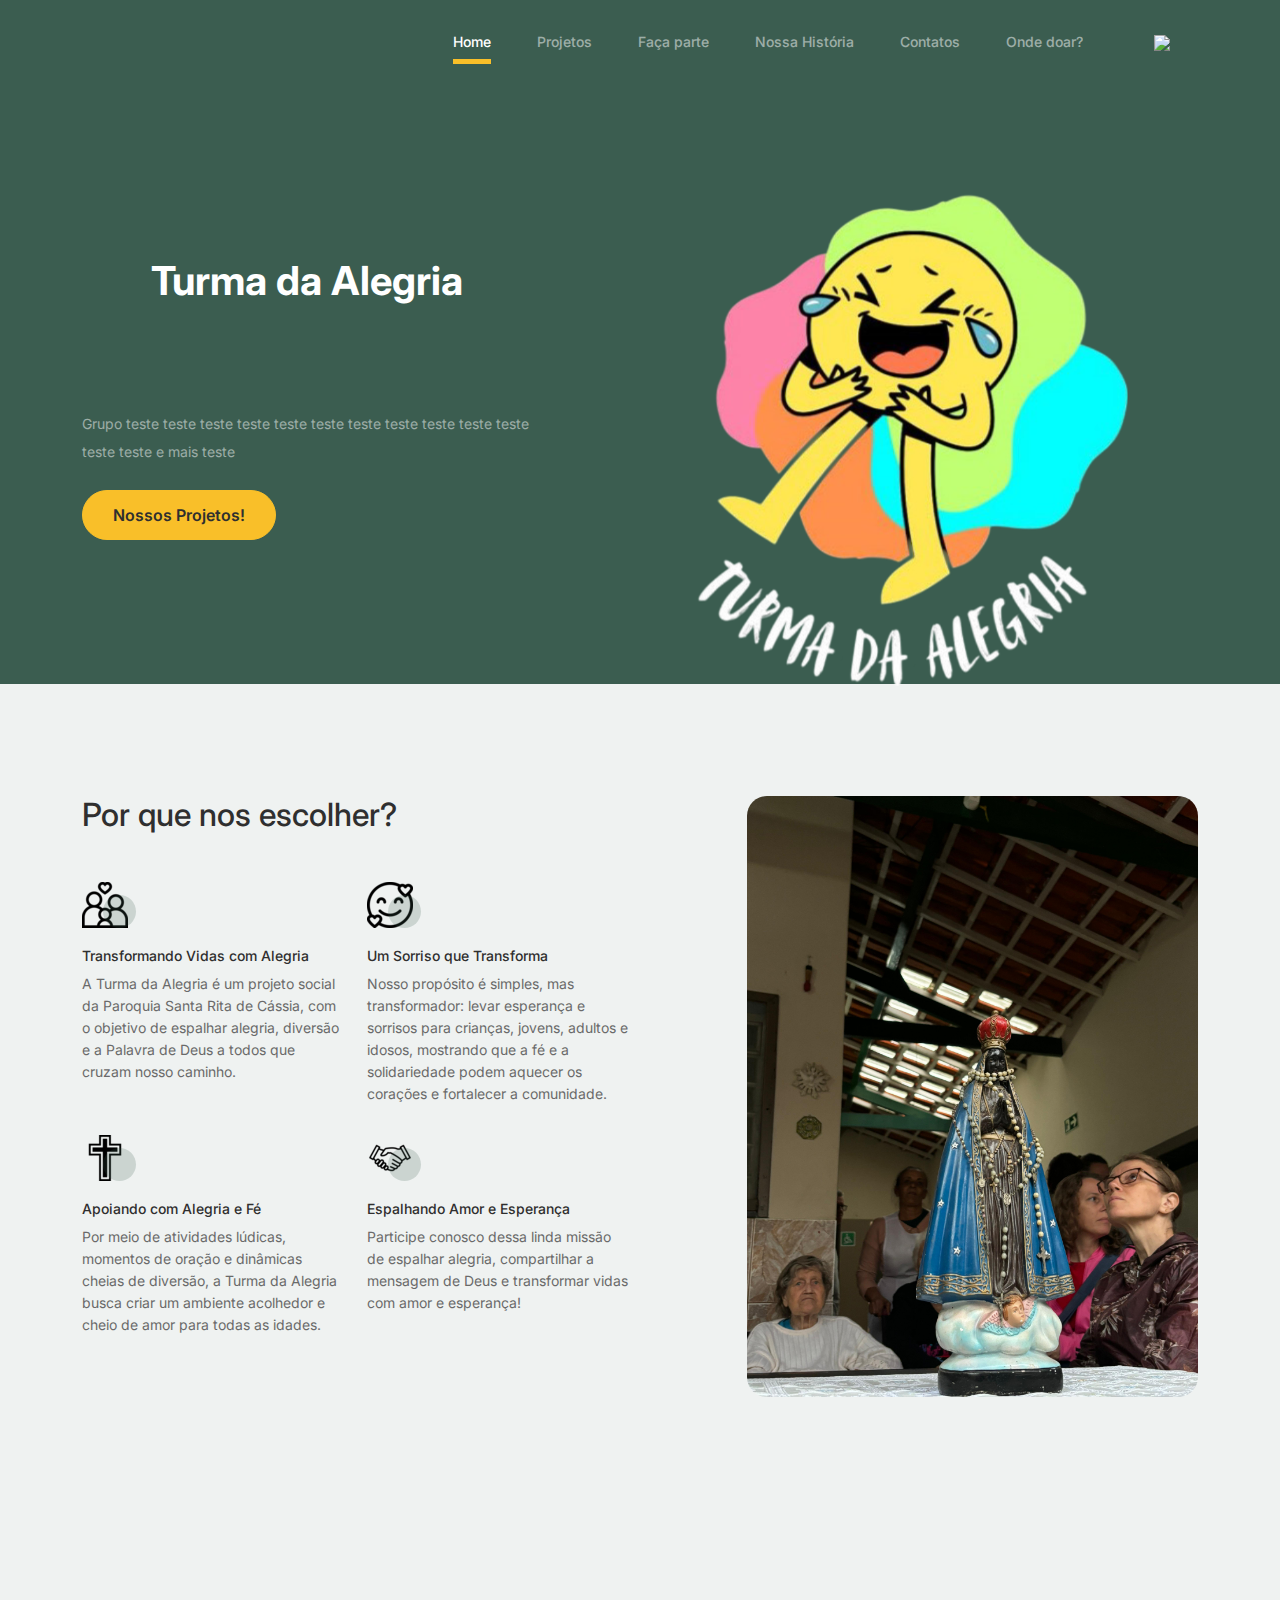
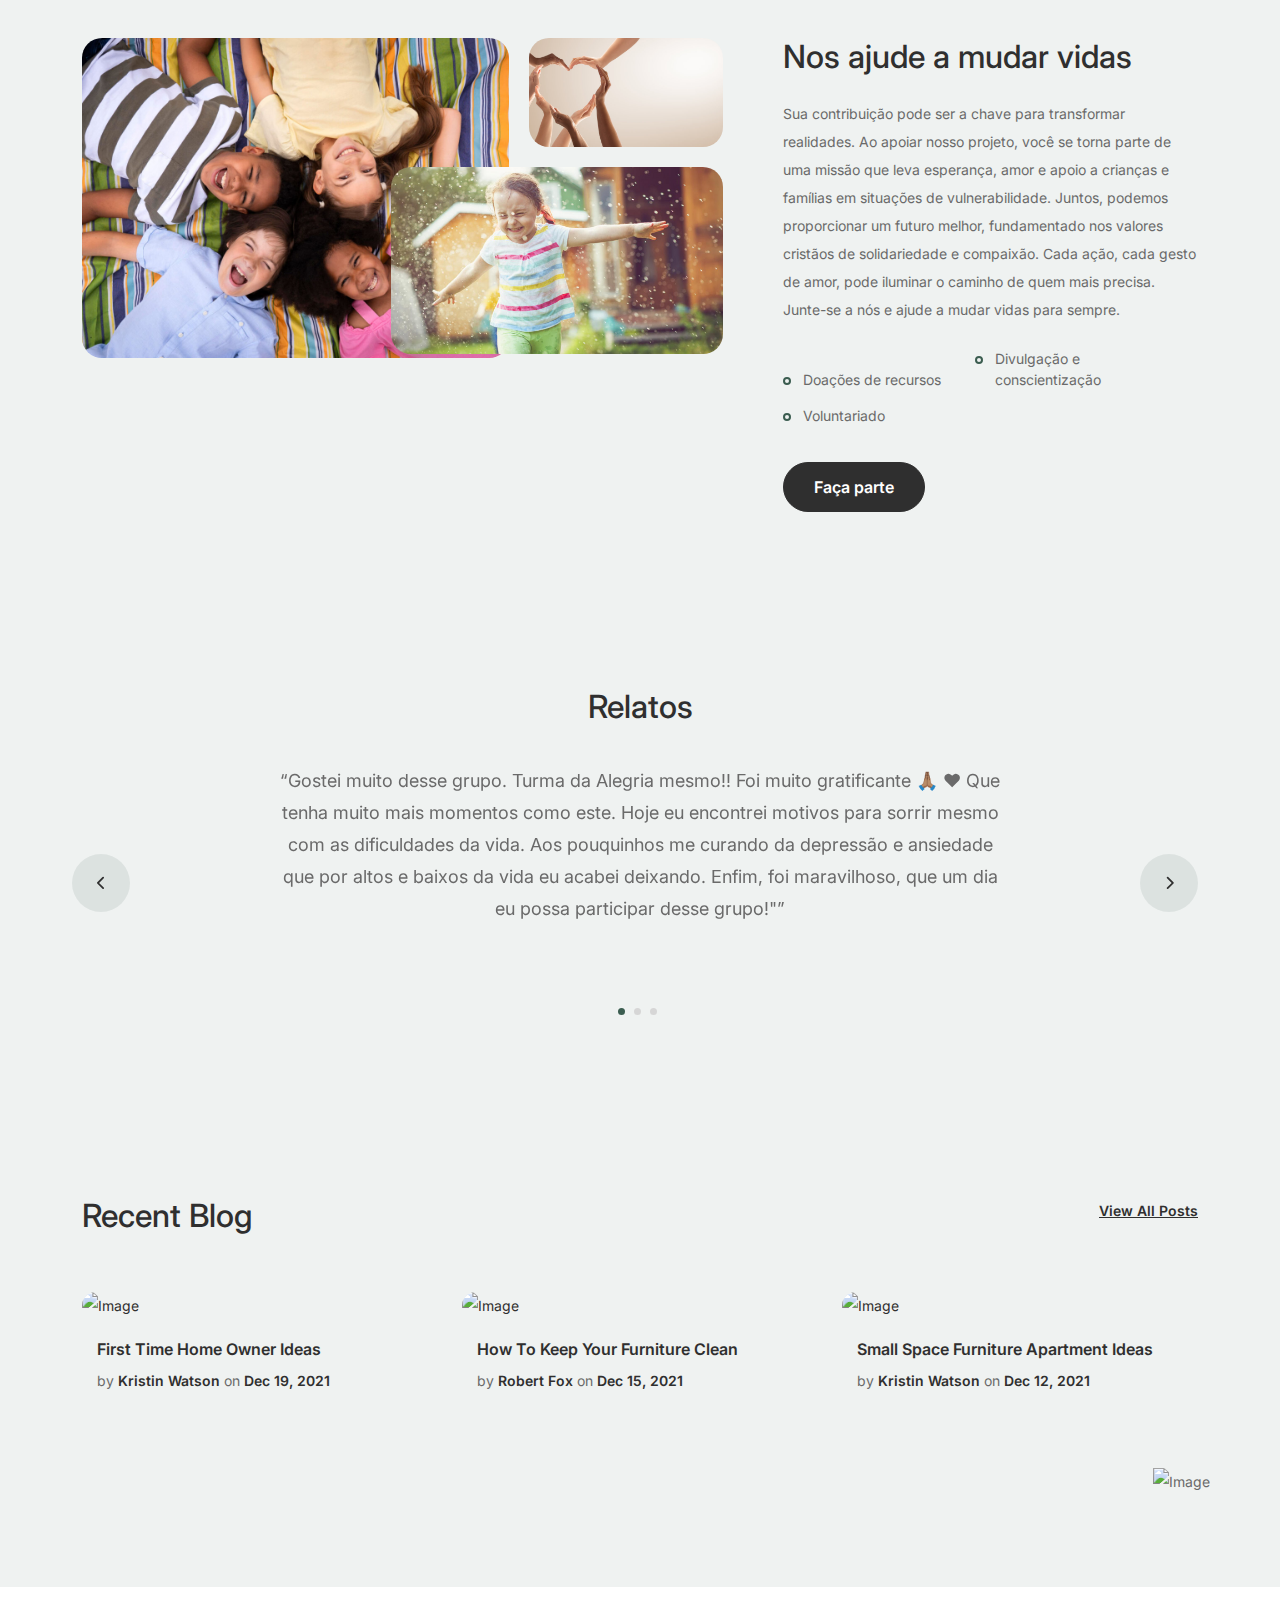
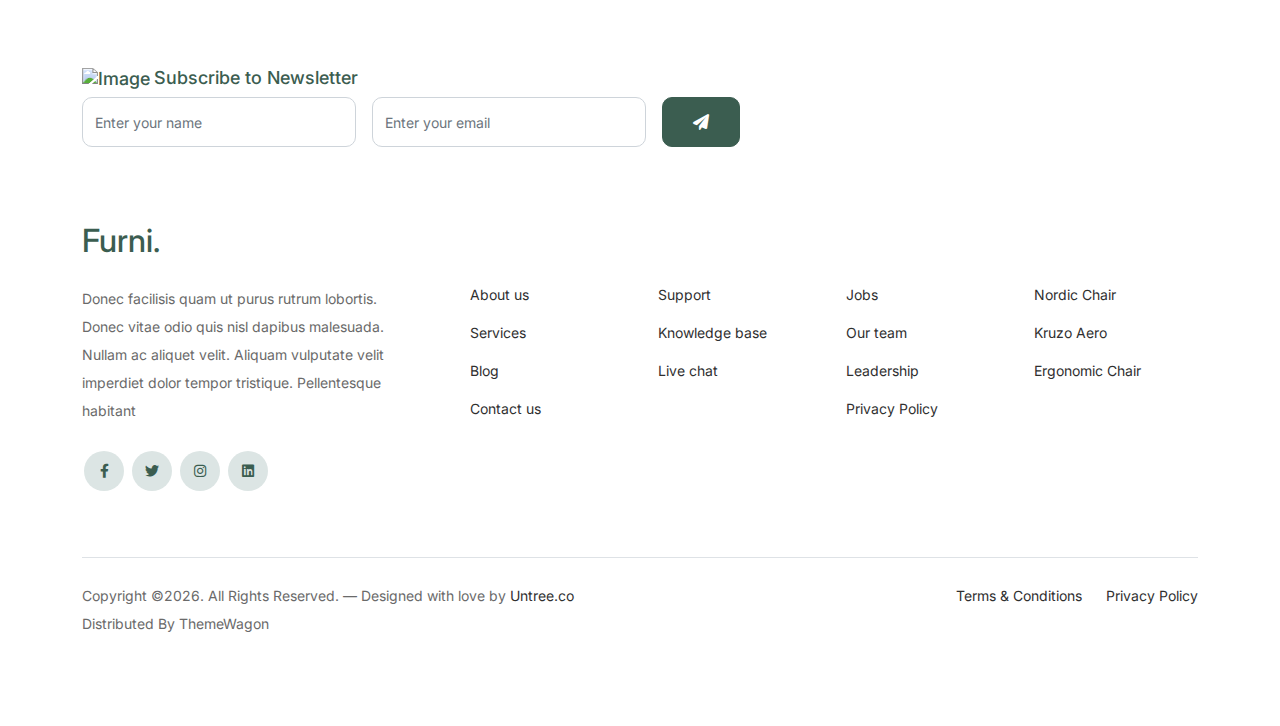
==== commit 4ab7c154: "home page quase completa" ====
--- a/furni-1.0.0/index.html
+++ b/furni-1.0.0/index.html
@@ -22,7 +22,7 @@
 		<link href="https://cdnjs.cloudflare.com/ajax/libs/font-awesome/6.0.0-beta3/css/all.min.css" rel="stylesheet">
 		<link href="css/tiny-slider.css" rel="stylesheet">
 		<link href="css/style.css" rel="stylesheet">
-		<title>Furni Free Bootstrap 5 Template for Furniture and Interior Design Websites by Untree.co </title>
+		<title>Turma da Alegria Paroquia Santa Rita de Cássia</title>
 	</head>
 
 	<body>
@@ -44,7 +44,7 @@
 						<li><a class="nav-link" href="shop.html">Projetos</a></li>
 						<li><a class="nav-link" href="about.html">Faça parte</a></li>
 						<li><a class="nav-link" href="services.html">Nossa História</a></li>
-						<li><a class="nav-link" href="blog.html">Contatos Parte</a></li>
+						<li><a class="nav-link" href="blog.html">Contatos</a></li>
 						<li><a class="nav-link" href="contact.html">Onde doar?</a></li>
 					</ul>
 
@@ -68,7 +68,7 @@
 									
 								  </h1>
 								  
-								<p class="mb-4">Grupo cristão teste teste teste teste teste teste teste teste teste teste teste</p>
+								<p class="mb-4">Grupo teste teste teste teste teste teste teste teste teste teste teste teste teste e mais teste</p>
 								<p><a href="" class="btn btn-secondary me-2">Nossos Projetos!</a>
 							</div>
 						</div>
@@ -82,112 +82,54 @@
 			</div>
 		<!-- End Hero Section -->
 
-		<!-- Start Product Section -->
-		<div class="product-section">
-			<div class="container">
-				<div class="row">
-
-					<!-- Start Column 1 -->
-					<div class="col-md-12 col-lg-3 mb-5 mb-lg-0">
-						<h2 class="mb-4 section-title">Crafted with excellent material.</h2>
-						<p class="mb-4">Donec vitae odio quis nisl dapibus malesuada. Nullam ac aliquet velit. Aliquam vulputate velit imperdiet dolor tempor tristique. </p>
-						<p><a href="shop.html" class="btn">Explore</a></p>
-					</div> 
-					<!-- End Column 1 -->
-
-					<!-- Start Column 2 -->
-					<div class="col-12 col-md-4 col-lg-3 mb-5 mb-md-0">
-						<a class="product-item" href="cart.html">
-							<!-- <img src="images/product-1.png" class="img-fluid product-thumbnail"> -->
-							<h3 class="product-title">Nordic Chair</h3>
-							<strong class="product-price">$50.00</strong>
-
-							<span class="icon-cross">
-								<!-- <img src="images/cross.svg" class="img-fluid"> -->
-							</span>
-						</a>
-					</div> 
-					<!-- End Column 2 -->
-
-					<!-- Start Column 3 -->
-					<div class="col-12 col-md-4 col-lg-3 mb-5 mb-md-0">
-						<a class="product-item" href="cart.html">
-							<!-- <img src="images/product-2.png" class="img-fluid product-thumbnail"> -->
-							<h3 class="product-title">Kruzo Aero Chair</h3>
-							<strong class="product-price">$78.00</strong>
-
-							<span class="icon-cross">
-								<!-- <img src="images/cross.svg" class="img-fluid"> -->
-							</span>
-						</a>
-					</div>
-					<!-- End Column 3 -->
-
-					<!-- Start Column 4 -->
-					<div class="col-12 col-md-4 col-lg-3 mb-5 mb-md-0">
-						<a class="product-item" href="cart.html">
-						<!--<img src="images/product-3.png" class="img-fluid product-thumbnail"> -->
-							<h3 class="product-title">Ergonomic Chair</h3>
-							<strong class="product-price">$43.00</strong>
-
-							<span class="icon-cross">
-								<!-- <img src="images/cross.svg" class="img-fluid"> -->
-							</span>
-						</a>
-					</div>
-					<!-- End Column 4 -->
-
-				</div>
-			</div>
-		</div>
-		<!-- End Product Section -->
-
 		<!-- Start Why Choose Us Section -->
 		<div class="why-choose-section">
 			<div class="container">
 				<div class="row justify-content-between">
 					<div class="col-lg-6">
-						<h2 class="section-title">Why Choose Us</h2>
-						<p>Donec vitae odio quis nisl dapibus malesuada. Nullam ac aliquet velit. Aliquam vulputate velit imperdiet dolor tempor tristique.</p>
+						<h2 class="section-title">Por que nos escolher?</h2>
 
 						<div class="row my-5">
 							<div class="col-6 col-md-6">
 								<div class="feature">
 									<div class="icon">
-									<!--	<img src="images/truck.svg" alt="Image" class="imf-fluid"> -->
-									</div>
-									<h3>Fast &amp; Free Shipping</h3>
-									<p>Donec vitae odio quis nisl dapibus malesuada. Nullam ac aliquet velit. Aliquam vulputate.</p>
+									<img src="images/familia.png" alt="Image" class="imf-fluid">
+									</div>
+									<h3>Transformando Vidas com Alegria </h3>
+									<p>A Turma da Alegria é um projeto social da Paroquia Santa Rita de Cássia, com o objetivo de espalhar alegria, diversão e a Palavra de Deus a todos que cruzam nosso caminho.
+									</p>
 								</div>
 							</div>
 
 							<div class="col-6 col-md-6">
 								<div class="feature">
 									<div class="icon">
-									<!--	<img src="images/bag.svg" alt="Image" class="imf-fluid"> -->
-									</div>
-									<h3>Easy to Shop</h3>
-									<p>Donec vitae odio quis nisl dapibus malesuada. Nullam ac aliquet velit. Aliquam vulputate.</p>
+									<img src="images/sorriso.png" alt="Image" class="imf-fluid"> 
+									</div>
+									<h3>Um Sorriso que Transforma</h3>
+									<p>Nosso propósito é simples, mas transformador: levar esperança e sorrisos para crianças, jovens, adultos e idosos, mostrando que a fé e a solidariedade podem aquecer os corações e fortalecer a comunidade.
+									</p>
 								</div>
 							</div>
 
 							<div class="col-6 col-md-6">
 								<div class="feature">
 									<div class="icon">
-									<!--	<img src="images/support.svg" alt="Image" class="imf-fluid"> -->
-									</div>
-									<h3>24/7 Support</h3>
-									<p>Donec vitae odio quis nisl dapibus malesuada. Nullam ac aliquet velit. Aliquam vulputate.</p>
+										<img src="images/cruz.png" alt="Image" class="imf-fluid"> 
+									</div>
+									<h3>Apoiando com Alegria e Fé</h3>
+									<p>Por meio de atividades lúdicas, momentos de oração e dinâmicas cheias de diversão, a Turma da Alegria busca criar um ambiente acolhedor e cheio de amor para todas as idades.
+									</p>
 								</div>
 							</div>
 
 							<div class="col-6 col-md-6">
 								<div class="feature">
 									<div class="icon">
-									<!--	<img src="images/return.svg" alt="Image" class="imf-fluid"> -->
-									</div>
-									<h3>Hassle Free Returns</h3>
-									<p>Donec vitae odio quis nisl dapibus malesuada. Nullam ac aliquet velit. Aliquam vulputate.</p>
+									<img src="images/uniao.png" alt="Image" class="imf-fluid">
+									</div>
+									<h3>Espalhando Amor e Esperança</h3>
+									<p>Participe conosco dessa linda missão de espalhar alegria, compartilhar a mensagem de Deus e transformar vidas com amor e esperança!</p>
 								</div>
 							</div>
 
@@ -196,7 +138,7 @@
 
 					<div class="col-lg-5">
 						<div class="img-wrap">
-						    <img src="images/why-choose-us-img.jpg" alt="Image" class="img-fluid"> 
+						    <img src="images/santa.jpg" alt="Image" class="img-fluid"> 
 						</div>
 					</div>
 
@@ -211,29 +153,30 @@
 				<div class="row justify-content-between">
 					<div class="col-lg-7 mb-5 mb-lg-0">
 						<div class="imgs-grid">
-							<div class="grid grid-1"><img src="images/img-grid-1.jpg" alt="Untree.co"></div>
-							<div class="grid grid-2"><img src="images/img-grid-2.jpg" alt="Untree.co"></div>
-							<div class="grid grid-3"><img src="images/img-grid-3.jpg" alt="Untree.co"></div>
+							<div class="grid grid-1"><img src="images/testegrid1.jpg" alt="Untree.co"></div>
+							<div class="grid grid-2"><img src="images/testegrid2.jpg" alt="Untree.co"></div>
+							<div class="grid grid-3"><img src="images/testegrid3.jpg" alt="Untree.co"></div>
 						</div>
 					</div>
 					<div class="col-lg-5 ps-lg-5">
-						<h2 class="section-title mb-4">We Help You Make Modern Interior Design</h2>
-						<p>Donec facilisis quam ut purus rutrum lobortis. Donec vitae odio quis nisl dapibus malesuada. Nullam ac aliquet velit. Aliquam vulputate velit imperdiet dolor tempor tristique. Pellentesque habitant morbi tristique senectus et netus et malesuada</p>
+						<h2 class="section-title mb-4">Nos ajude a mudar vidas</h2>
+						<p>Sua contribuição pode ser a chave para transformar realidades. Ao apoiar nosso projeto, você se torna parte de uma missão que leva esperança, amor e apoio a crianças e famílias em situações de vulnerabilidade. Juntos, podemos proporcionar um futuro melhor, fundamentado nos valores cristãos de solidariedade e compaixão. Cada ação, cada gesto de amor, pode iluminar o caminho de quem mais precisa. Junte-se a nós e ajude a mudar vidas para sempre.
+
+						</p>
 
 						<ul class="list-unstyled custom-list my-4">
-							<li>Donec vitae odio quis nisl dapibus malesuada</li>
-							<li>Donec vitae odio quis nisl dapibus malesuada</li>
-							<li>Donec vitae odio quis nisl dapibus malesuada</li>
-							<li>Donec vitae odio quis nisl dapibus malesuada</li>
+							<li>Doações de recursos</li>
+							<li>Divulgação e conscientização</li>
+							<li>Voluntariado</li>
 						</ul>
-						<p><a herf="#" class="btn">Explore</a></p>
+						<p><a herf="#" class="btn">Faça parte</a></p>
 					</div>
 				</div>
 			</div>
 		</div>
 		<!-- End We Help Section -->
 
-		<!-- Start Popular Product -->
+		<!-- Start Popular Product 
 		<div class="popular-product">
 			<div class="container">
 				<div class="row">
@@ -280,14 +223,14 @@
 				</div>
 			</div>
 		</div>
-		<!-- End Popular Product -->
+		 End Popular Product -->
 
 		<!-- Start Testimonial Slider -->
 		<div class="testimonial-section">
 			<div class="container">
 				<div class="row">
 					<div class="col-lg-7 mx-auto text-center">
-						<h2 class="section-title">Testimonials</h2>
+						<h2 class="section-title">Relatos</h2>
 					</div>
 				</div>
 
@@ -308,15 +251,16 @@
 
 											<div class="testimonial-block text-center">
 												<blockquote class="mb-5">
-													<p>&ldquo;Donec facilisis quam ut purus rutrum lobortis. Donec vitae odio quis nisl dapibus malesuada. Nullam ac aliquet velit. Aliquam vulputate velit imperdiet dolor tempor tristique. Pellentesque habitant morbi tristique senectus et netus et malesuada fames ac turpis egestas. Integer convallis volutpat dui quis scelerisque.&rdquo;</p>
+													<p>&ldquo;Gostei muito desse grupo. Turma da Alegria mesmo!! Foi muito gratificante 🙏🏽 ❤
+Que tenha muito mais momentos como este. Hoje eu encontrei motivos para sorrir mesmo com as dificuldades da vida. Aos pouquinhos me curando da depressão e ansiedade que por altos e baixos da vida eu acabei deixando. Enfim, foi maravilhoso, que um dia eu possa participar desse grupo!"&rdquo;</p>
 												</blockquote>
 
 												<div class="author-info">
 													<div class="author-pic">
-														<img src="images/person-1.png" alt="Maria Jones" class="img-fluid">
+													<!--<img src="images/person-1.png" alt="Maria Jones" class="img-fluid">-->
 													</div>
-													<h3 class="font-weight-bold">Maria Jones</h3>
-													<span class="position d-block mb-3">CEO, Co-Founder, XYZ Inc.</span>
+													<h3 class="font-weight-bold"></h3> 
+													<span class="position d-block mb-3"></span>
 												</div>
 											</div>
 
@@ -331,15 +275,15 @@
 
 											<div class="testimonial-block text-center">
 												<blockquote class="mb-5">
-													<p>&ldquo;Donec facilisis quam ut purus rutrum lobortis. Donec vitae odio quis nisl dapibus malesuada. Nullam ac aliquet velit. Aliquam vulputate velit imperdiet dolor tempor tristique. Pellentesque habitant morbi tristique senectus et netus et malesuada fames ac turpis egestas. Integer convallis volutpat dui quis scelerisque.&rdquo;</p>
+													<p>&ldquo;teste de relato 2&rdquo;</p>
 												</blockquote>
 
 												<div class="author-info">
 													<div class="author-pic">
-														<img src="images/person-1.png" alt="Maria Jones" class="img-fluid">
+														<!--<img src="images/person-1.png" alt="Maria Jones" class="img-fluid">-->
 													</div>
-													<h3 class="font-weight-bold">Maria Jones</h3>
-													<span class="position d-block mb-3">CEO, Co-Founder, XYZ Inc.</span>
+													<h3 class="font-weight-bold"></h3>
+													<span class="position d-block mb-3"></span>
 												</div>
 											</div>
 
@@ -354,15 +298,15 @@
 
 											<div class="testimonial-block text-center">
 												<blockquote class="mb-5">
-													<p>&ldquo;Donec facilisis quam ut purus rutrum lobortis. Donec vitae odio quis nisl dapibus malesuada. Nullam ac aliquet velit. Aliquam vulputate velit imperdiet dolor tempor tristique. Pellentesque habitant morbi tristique senectus et netus et malesuada fames ac turpis egestas. Integer convallis volutpat dui quis scelerisque.&rdquo;</p>
+													<p>&ldquo;teste de relato 3&rdquo;</p>
 												</blockquote>
 
 												<div class="author-info">
 													<div class="author-pic">
-														<img src="images/person-1.png" alt="Maria Jones" class="img-fluid">
+														<!--<img src="images/person-1.png" alt="Maria Jones" class="img-fluid">-->
 													</div>
-													<h3 class="font-weight-bold">Maria Jones</h3>
-													<span class="position d-block mb-3">CEO, Co-Founder, XYZ Inc.</span>
+													<h3 class="font-weight-bold"></h3>
+													<span class="position d-block mb-3"></span>
 												</div>
 											</div>
 
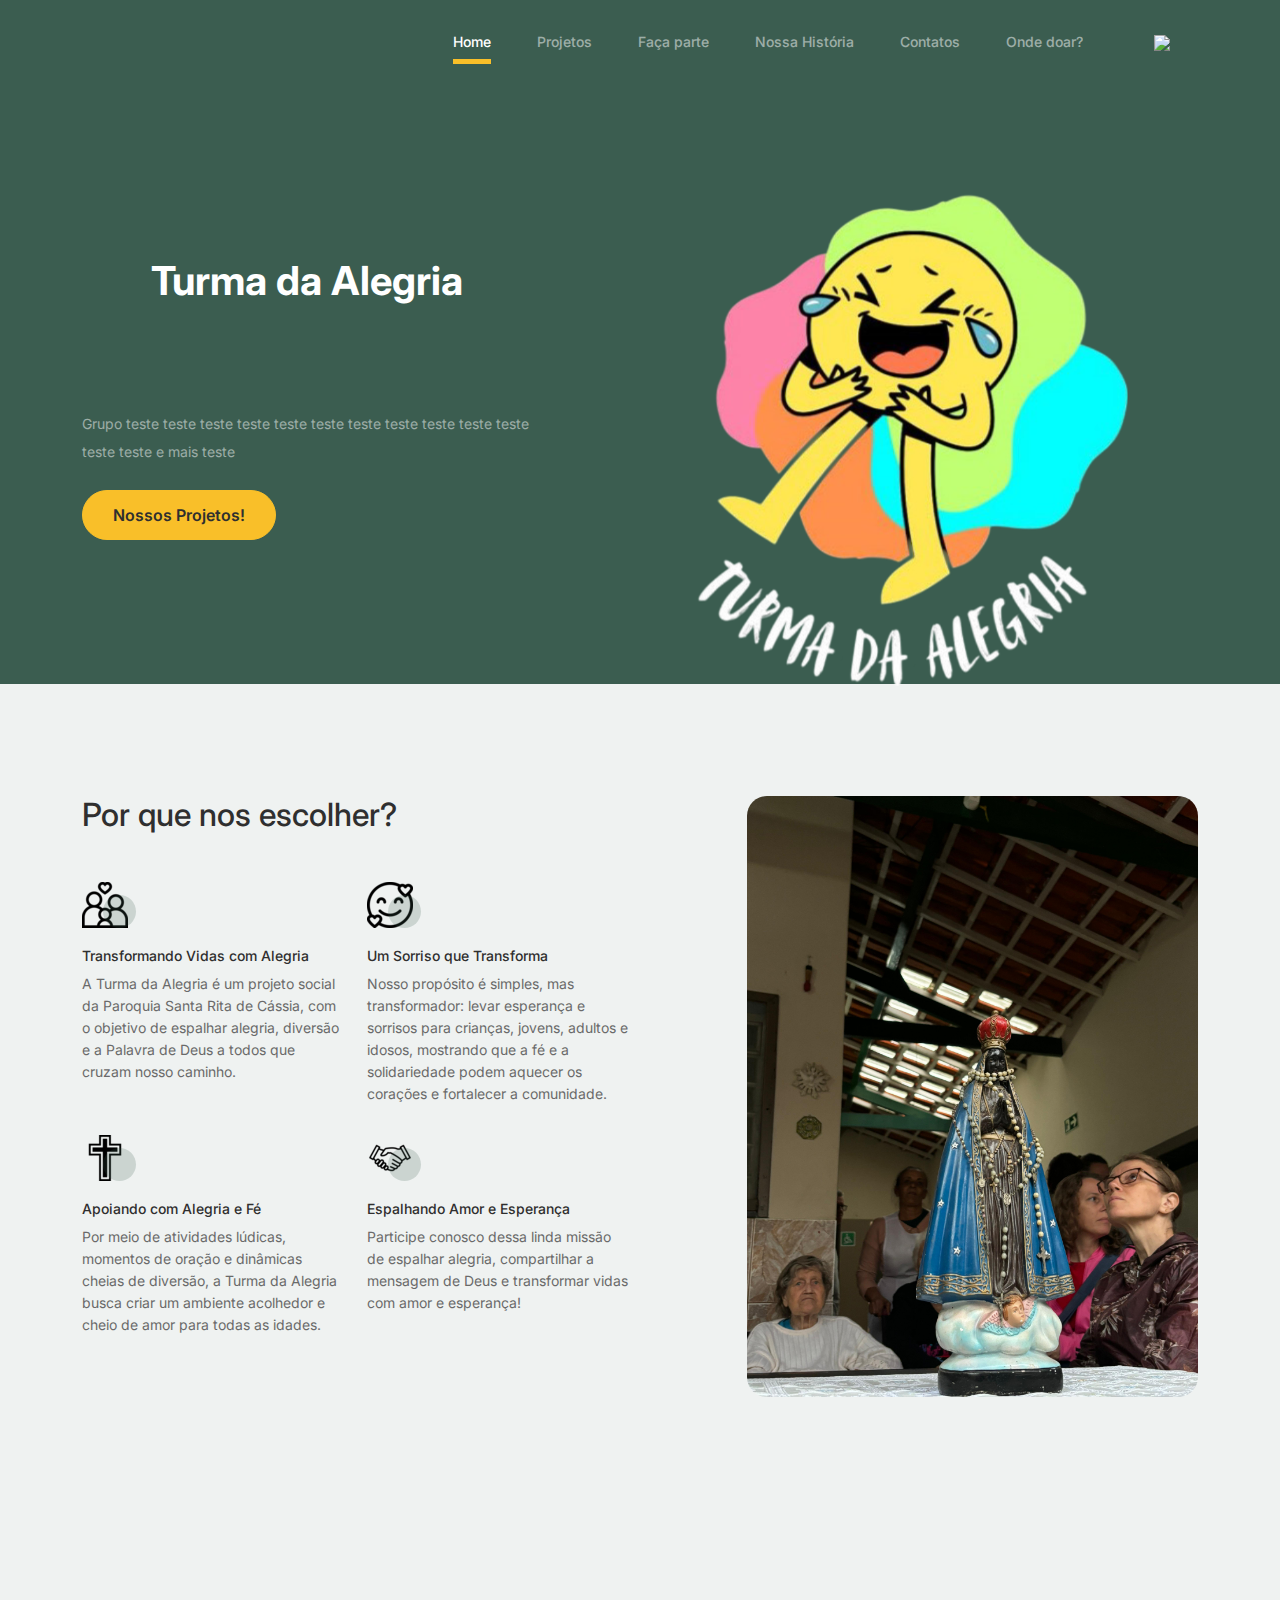
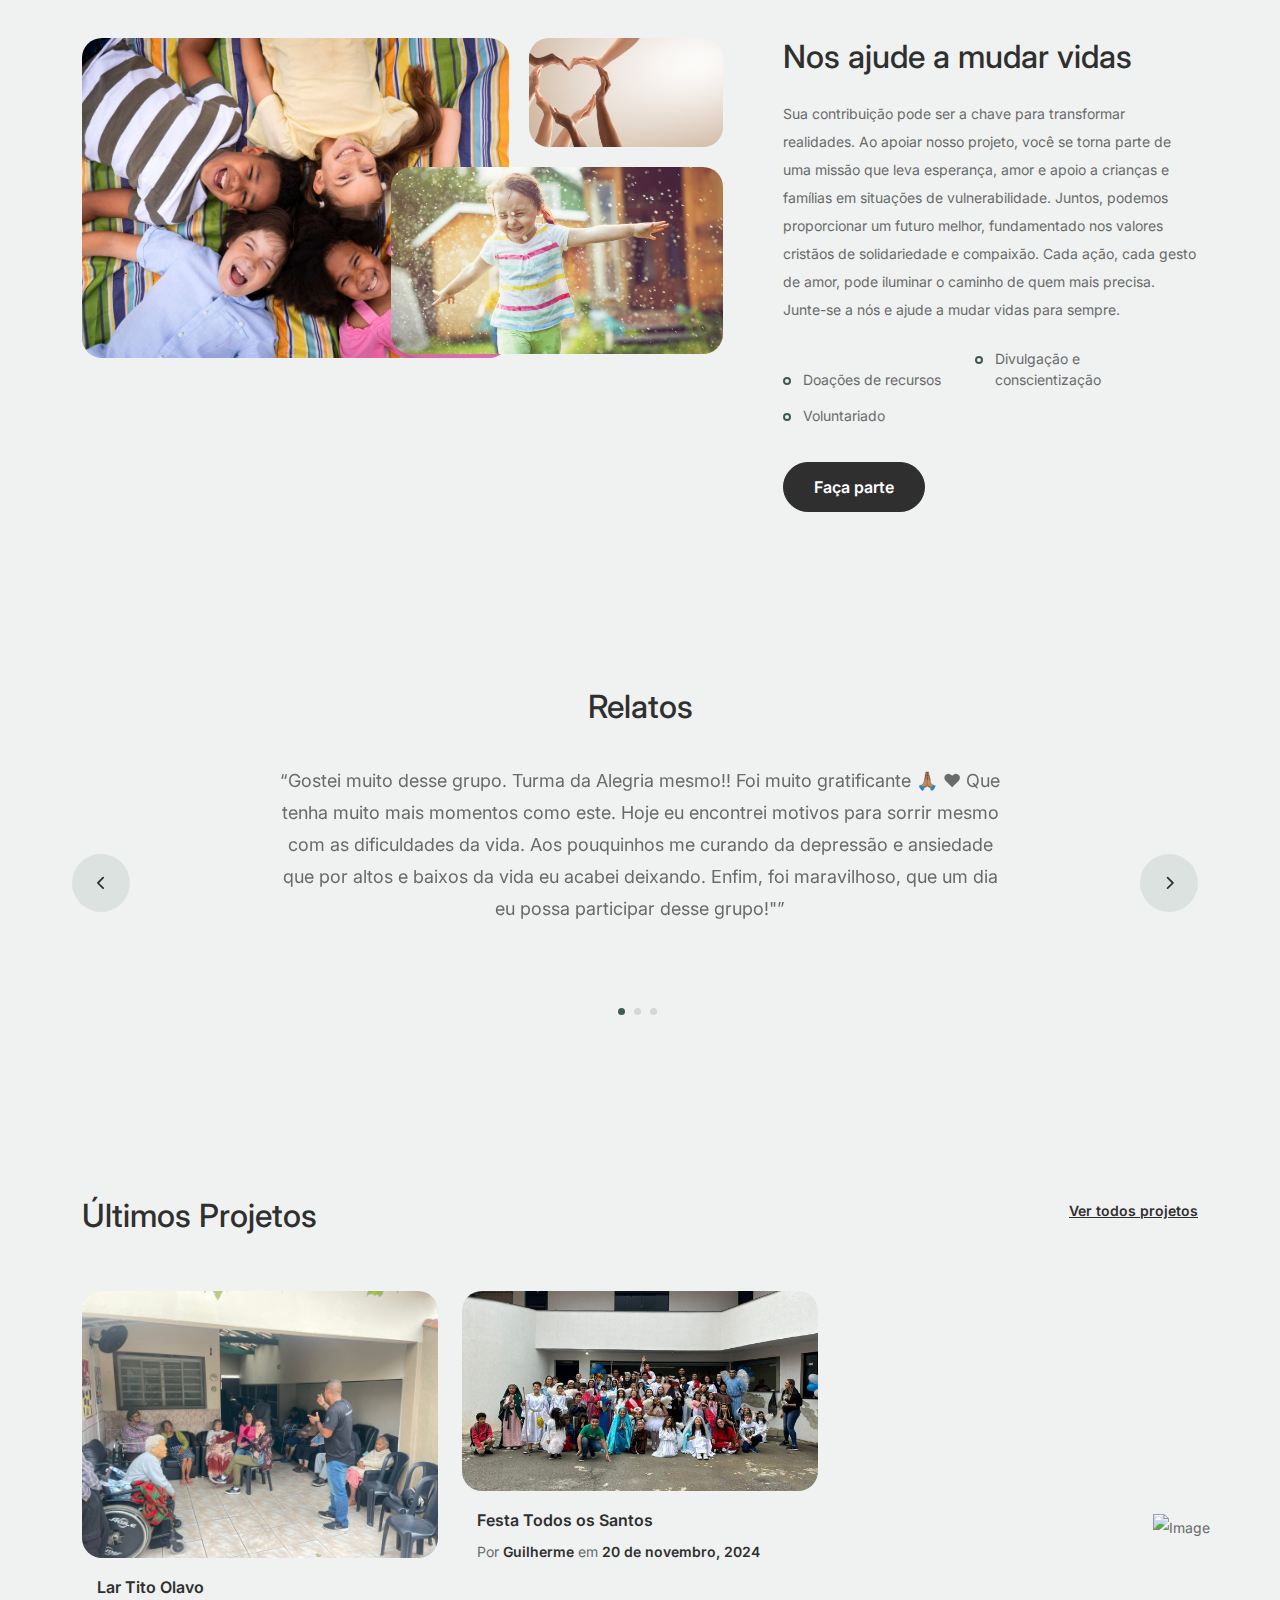
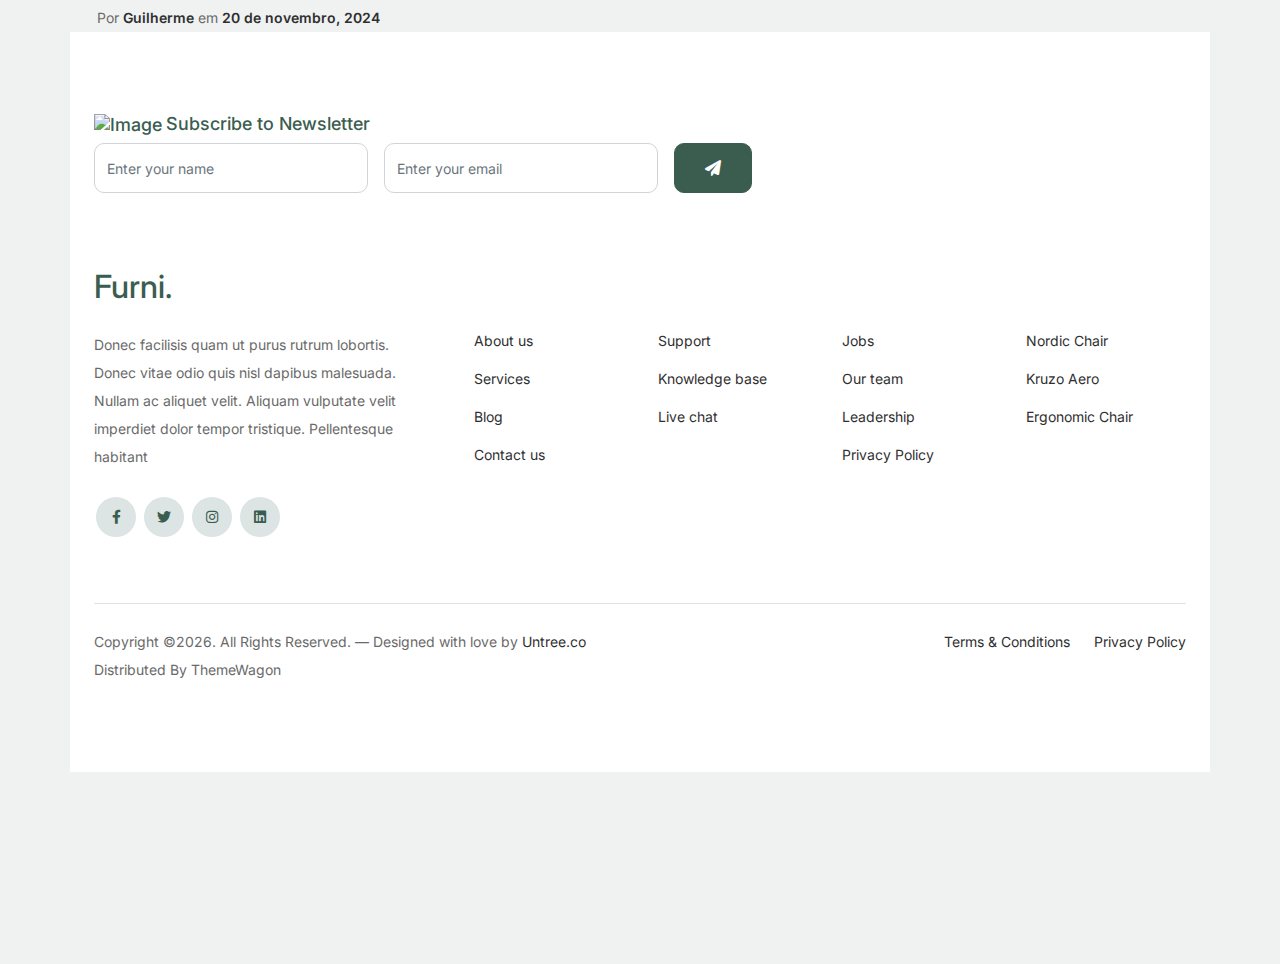
==== commit e65ce7bf: "teste para umas img ai" ====
--- a/furni-1.0.0/index.html
+++ b/furni-1.0.0/index.html
@@ -329,10 +329,10 @@
 			<div class="container">
 				<div class="row mb-5">
 					<div class="col-md-6">
-						<h2 class="section-title">Recent Blog</h2>
+						<h2 class="section-title">Últimos Projetos</h2>
 					</div>
 					<div class="col-md-6 text-start text-md-end">
-						<a href="#" class="more">View All Posts</a>
+						<a href="#" class="more">Ver todos projetos</a>
 					</div>
 				</div>
 
@@ -340,11 +340,11 @@
 
 					<div class="col-12 col-sm-6 col-md-4 mb-4 mb-md-0">
 						<div class="post-entry">
-							<a href="#" class="post-thumbnail"><img src="images/post-1.jpg" alt="Image" class="img-fluid"></a>
+							<a href="#" class="post-thumbnail"><img src="images/titoolavo.jpg" alt="Image" class="img-fluid"></a>
 							<div class="post-content-entry">
-								<h3><a href="#">First Time Home Owner Ideas</a></h3>
+								<h3><a href="#">Lar Tito Olavo</a></h3>
 								<div class="meta">
-									<span>by <a href="#">Kristin Watson</a></span> <span>on <a href="#">Dec 19, 2021</a></span>
+									<span>Por <a href="#">Guilherme</a></span> <span>em <a href="#">20 de novembro, 2024</a></span>
 								</div>
 							</div>
 						</div>
@@ -352,17 +352,17 @@
 
 					<div class="col-12 col-sm-6 col-md-4 mb-4 mb-md-0">
 						<div class="post-entry">
-							<a href="#" class="post-thumbnail"><img src="images/post-2.jpg" alt="Image" class="img-fluid"></a>
+							<a href="#" class="post-thumbnail"><img src="images/todossantos.jpg" alt="Image" class="img-fluid"></a>
 							<div class="post-content-entry">
-								<h3><a href="#">How To Keep Your Furniture Clean</a></h3>
+								<h3><a href="#">Festa Todos os Santos</a></h3>
 								<div class="meta">
-									<span>by <a href="#">Robert Fox</a></span> <span>on <a href="#">Dec 15, 2021</a></span>
-								</div>
-							</div>
-						</div>
-					</div>
-
-					<div class="col-12 col-sm-6 col-md-4 mb-4 mb-md-0">
+									<span>Por <a href="#">Guilherme</a></span> <span>em <a href="#">20 de novembro, 2024</a></span>
+								</div>
+							</div>
+						</div>
+					</div>
+
+					<!--<div class="col-12 col-sm-6 col-md-4 mb-4 mb-md-0">
 						<div class="post-entry">
 							<a href="#" class="post-thumbnail"><img src="images/post-3.jpg" alt="Image" class="img-fluid"></a>
 							<div class="post-content-entry">
@@ -376,7 +376,7 @@
 
 				</div>
 			</div>
-		</div>
+		</div> -->
 		<!-- End Blog Section -->	
 
 		<!-- Start Footer Section -->
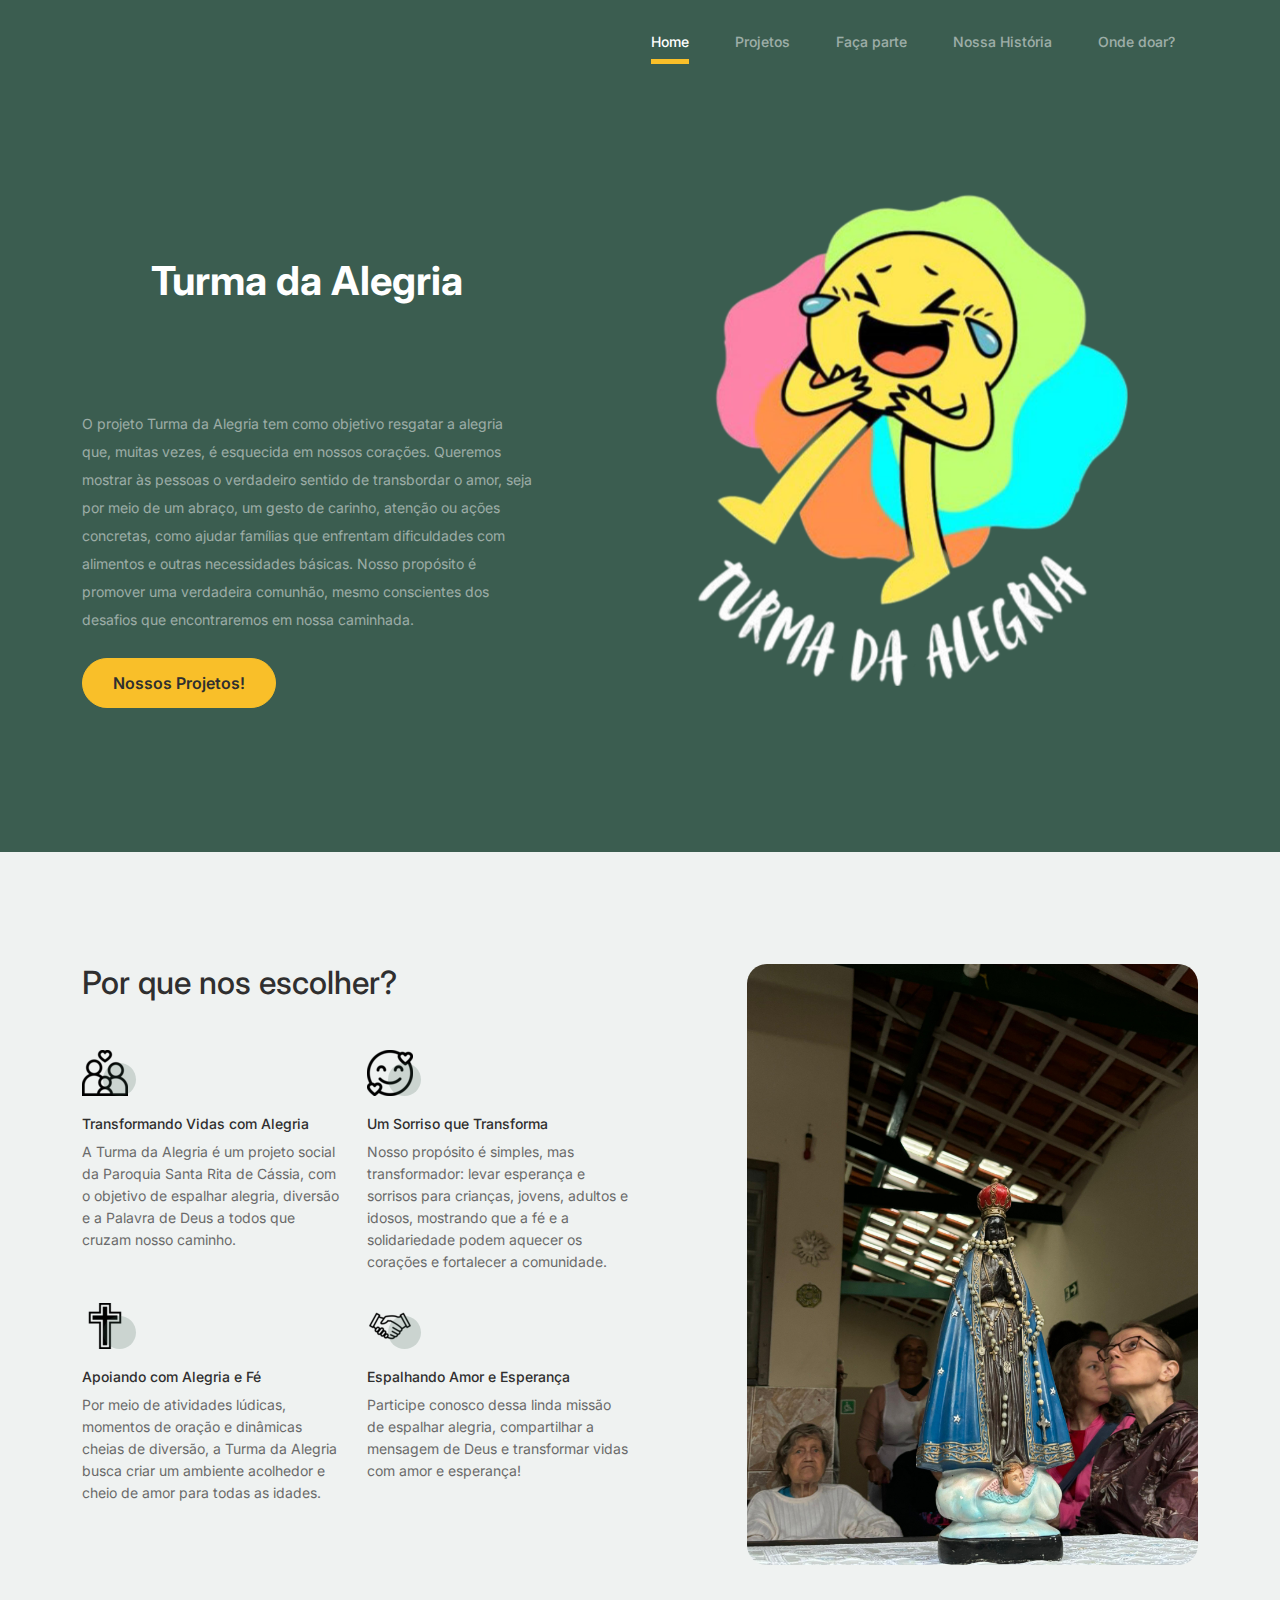
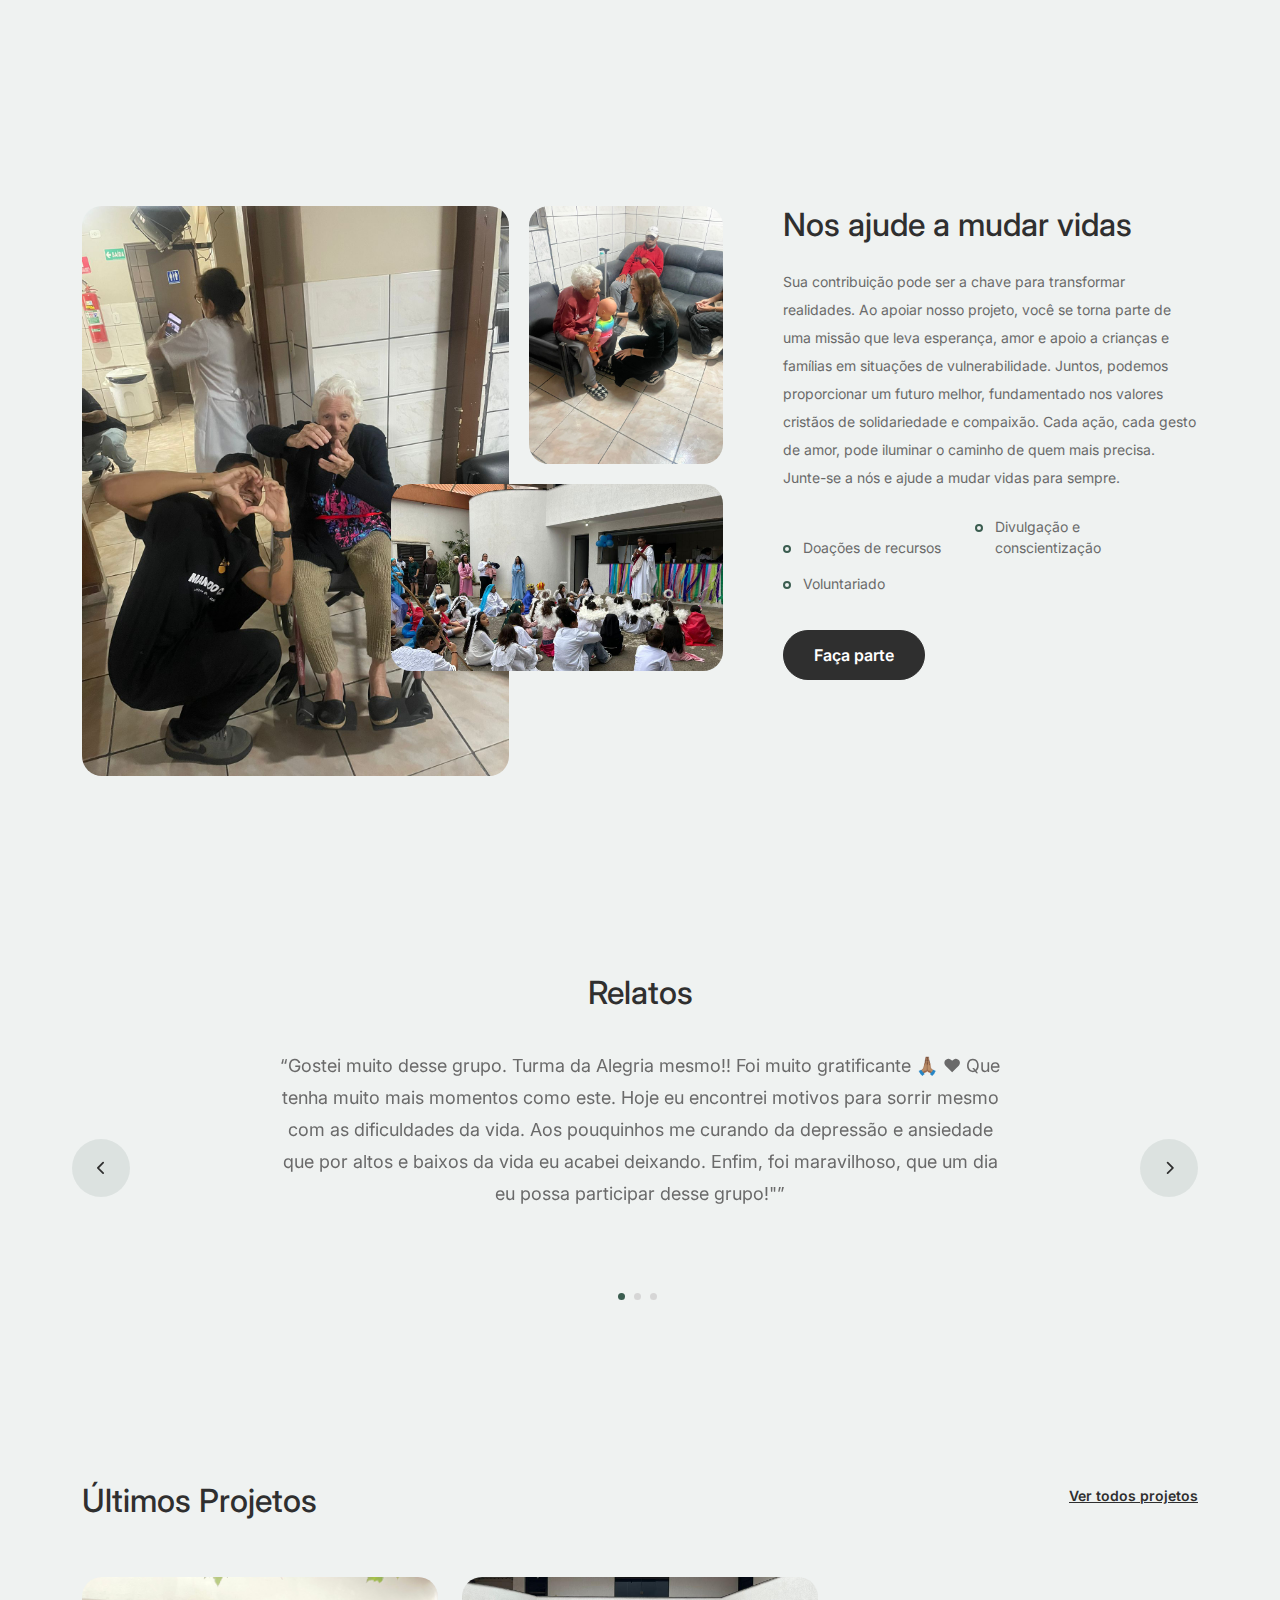
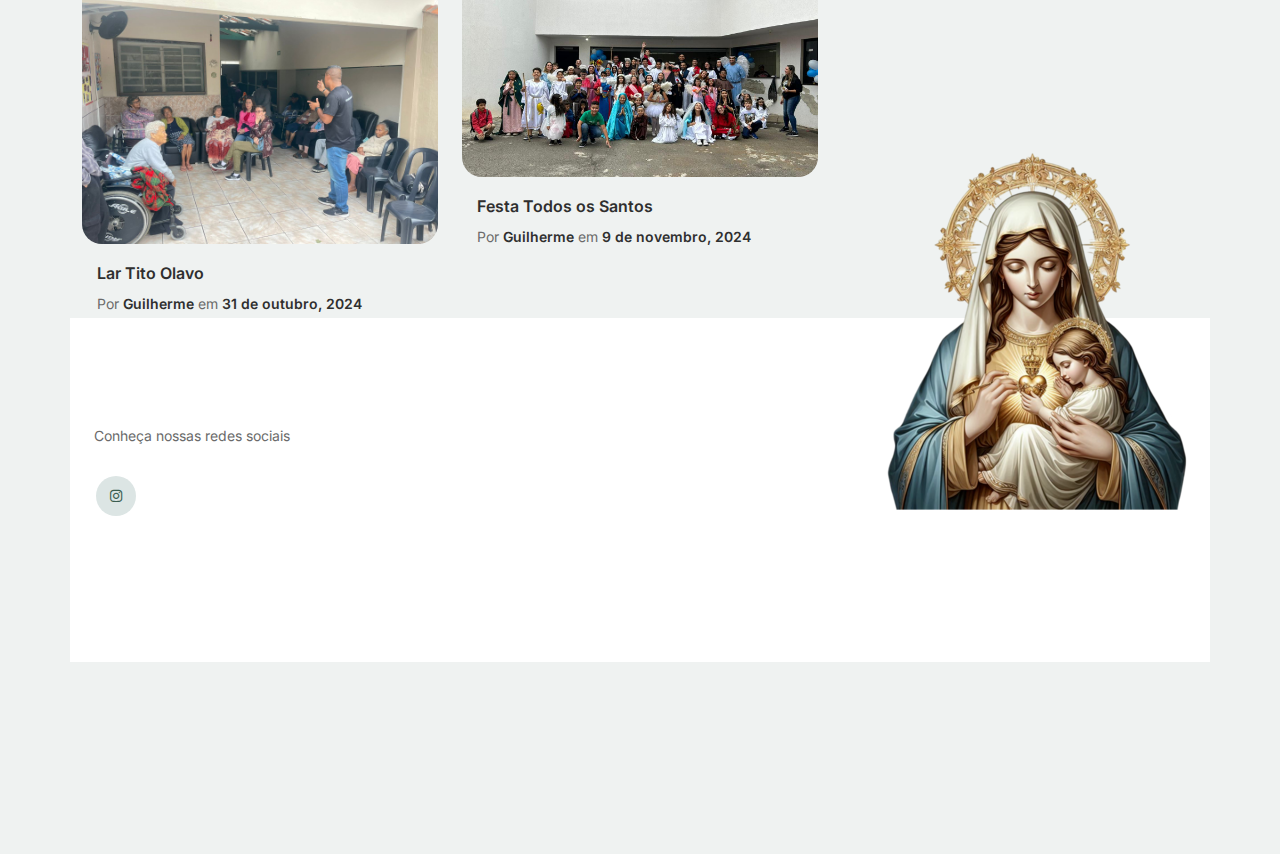
==== commit 74a94329: "finalização home page, so falta detalhes" ====
--- a/furni-1.0.0/index.html
+++ b/furni-1.0.0/index.html
@@ -44,13 +44,9 @@
 						<li><a class="nav-link" href="shop.html">Projetos</a></li>
 						<li><a class="nav-link" href="about.html">Faça parte</a></li>
 						<li><a class="nav-link" href="services.html">Nossa História</a></li>
-						<li><a class="nav-link" href="blog.html">Contatos</a></li>
+					<!--	<li><a class="nav-link" href="blog.html">Contatos</a></li> -->
 						<li><a class="nav-link" href="contact.html">Onde doar?</a></li>
-					</ul>
-
-					<ul class="custom-navbar-cta navbar-nav mb-2 mb-md-0 ms-5">
-						<li><a class="nav-link" href="#"><img src="images/user.svg"></a></li>
-					</ul>
+					</ul>					
 				</div>
 			</div>
 				
@@ -68,7 +64,8 @@
 									
 								  </h1>
 								  
-								<p class="mb-4">Grupo teste teste teste teste teste teste teste teste teste teste teste teste teste e mais teste</p>
+								<p class="mb-4">O projeto Turma da Alegria tem como objetivo resgatar a alegria que, muitas vezes, é esquecida em nossos corações. Queremos mostrar às pessoas o verdadeiro sentido de transbordar o amor, seja por meio de um abraço, um gesto de carinho, atenção ou ações concretas, como ajudar famílias que enfrentam dificuldades com alimentos e outras necessidades básicas. Nosso propósito é promover uma verdadeira comunhão, mesmo conscientes dos desafios que encontraremos em nossa caminhada.
+								</p>
 								<p><a href="" class="btn btn-secondary me-2">Nossos Projetos!</a>
 							</div>
 						</div>
@@ -153,9 +150,9 @@
 				<div class="row justify-content-between">
 					<div class="col-lg-7 mb-5 mb-lg-0">
 						<div class="imgs-grid">
-							<div class="grid grid-1"><img src="images/testegrid1.jpg" alt="Untree.co"></div>
-							<div class="grid grid-2"><img src="images/testegrid2.jpg" alt="Untree.co"></div>
-							<div class="grid grid-3"><img src="images/testegrid3.jpg" alt="Untree.co"></div>
+							<div class="grid grid-1"><img src="images/img2.jpg" alt="Untree.co"></div>
+							<div class="grid grid-2"><img src="images/img4.jpg" alt="Untree.co"></div>
+							<div class="grid grid-3"><img src="images/img3.jpg" alt="Untree.co"></div>
 						</div>
 					</div>
 					<div class="col-lg-5 ps-lg-5">
@@ -340,11 +337,11 @@
 
 					<div class="col-12 col-sm-6 col-md-4 mb-4 mb-md-0">
 						<div class="post-entry">
-							<a href="#" class="post-thumbnail"><img src="images/titoolavo.jpg" alt="Image" class="img-fluid"></a>
+							<a href="https://www.instagram.com/p/DByO8b3xlMV/?img_index=1" class="post-thumbnail"><img src="images/titoolavo.jpg" alt="Image" class="img-fluid"></a>
 							<div class="post-content-entry">
-								<h3><a href="#">Lar Tito Olavo</a></h3>
+								<h3><a href="https://www.instagram.com/p/DByO8b3xlMV/?img_index=1">Lar Tito Olavo</a></h3>
 								<div class="meta">
-									<span>Por <a href="#">Guilherme</a></span> <span>em <a href="#">20 de novembro, 2024</a></span>
+									<span>Por <a href="#">Guilherme</a></span> <span>em <a href="#">31 de outubro, 2024</a></span>
 								</div>
 							</div>
 						</div>
@@ -352,11 +349,11 @@
 
 					<div class="col-12 col-sm-6 col-md-4 mb-4 mb-md-0">
 						<div class="post-entry">
-							<a href="#" class="post-thumbnail"><img src="images/todossantos.jpg" alt="Image" class="img-fluid"></a>
+							<a href="https://www.instagram.com/p/DCKzpJ1xm44/?img_index=1" class="post-thumbnail"><img src="images/todossantos.jpg" alt="Image" class="img-fluid"></a>
 							<div class="post-content-entry">
-								<h3><a href="#">Festa Todos os Santos</a></h3>
+								<h3><a href="https://www.instagram.com/p/DCKzpJ1xm44/?img_index=1">Festa Todos os Santos</a></h3>
 								<div class="meta">
-									<span>Por <a href="#">Guilherme</a></span> <span>em <a href="#">20 de novembro, 2024</a></span>
+									<span>Por <a href="#">Guilherme</a></span> <span>em <a href="#">9 de novembro, 2024</a></span>
 								</div>
 							</div>
 						</div>
@@ -384,106 +381,44 @@
 			<div class="container relative">
 
 				<div class="sofa-img">
-					<img src="images/sofa.png" alt="Image" class="img-fluid">
-				</div>
-
-				<div class="row">
-					<div class="col-lg-8">
-						<div class="subscription-form">
-							<h3 class="d-flex align-items-center"><span class="me-1"><img src="images/envelope-outline.svg" alt="Image" class="img-fluid"></span><span>Subscribe to Newsletter</span></h3>
-
-							<form action="#" class="row g-3">
-								<div class="col-auto">
-									<input type="text" class="form-control" placeholder="Enter your name">
-								</div>
-								<div class="col-auto">
-									<input type="email" class="form-control" placeholder="Enter your email">
-								</div>
-								<div class="col-auto">
-									<button class="btn btn-primary">
-										<span class="fa fa-paper-plane"></span>
-									</button>
-								</div>
-							</form>
-
-						</div>
-					</div>
+					<img src="images/santamaria.png" alt="Image" class="img-fluid">
 				</div>
 
 				<div class="row g-5 mb-5">
 					<div class="col-lg-4">
-						<div class="mb-4 footer-logo-wrap"><a href="#" class="footer-logo">Furni<span>.</span></a></div>
-						<p class="mb-4">Donec facilisis quam ut purus rutrum lobortis. Donec vitae odio quis nisl dapibus malesuada. Nullam ac aliquet velit. Aliquam vulputate velit imperdiet dolor tempor tristique. Pellentesque habitant</p>
+						<div class="mb-4 footer-logo-wrap"><a href="#" class="footer-logo"><span></span></a></div>
+						<p class="mb-4">Conheça nossas redes sociais</p>
 
 						<ul class="list-unstyled custom-social">
-							<li><a href="#"><span class="fa fa-brands fa-facebook-f"></span></a></li>
+							<!-- <li><a href="#"><span class="fa fa-brands fa-facebook-f"></span></a></li>
 							<li><a href="#"><span class="fa fa-brands fa-twitter"></span></a></li>
-							<li><a href="#"><span class="fa fa-brands fa-instagram"></span></a></li>
-							<li><a href="#"><span class="fa fa-brands fa-linkedin"></span></a></li>
+							<li><a href="#"><span class="fa fa-brands fa-linkedin"></span></a></li>-->
+							<li><a href="https://www.instagram.com/turmadaalegria_ta/profilecard/?igsh=azFvZ2JkeGF2eW5t"><span class="fa fa-brands fa-instagram"></span></a></li>
 						</ul>
 					</div>
-
-					<div class="col-lg-8">
+								</div>
+							</form>
+
+						</div>
+					</div>
+				</div>
+
+				<!--	<div class="col-lg-8">
 						<div class="row links-wrap">
 							<div class="col-6 col-sm-6 col-md-3">
 								<ul class="list-unstyled">
-									<li><a href="#">About us</a></li>
-									<li><a href="#">Services</a></li>
-									<li><a href="#">Blog</a></li>
-									<li><a href="#">Contact us</a></li>
+									<li><a href="#">Sobre nós</a></li>
+									<li><a href="#">Projetos</a></li>
+									<li><a href="#">Contatos</a></li>
+									<li><a href="#">Onde doar?</a></li>
 								</ul>
 							</div>
-
-							<div class="col-6 col-sm-6 col-md-3">
-								<ul class="list-unstyled">
-									<li><a href="#">Support</a></li>
-									<li><a href="#">Knowledge base</a></li>
-									<li><a href="#">Live chat</a></li>
-								</ul>
-							</div>
-
-							<div class="col-6 col-sm-6 col-md-3">
-								<ul class="list-unstyled">
-									<li><a href="#">Jobs</a></li>
-									<li><a href="#">Our team</a></li>
-									<li><a href="#">Leadership</a></li>
-									<li><a href="#">Privacy Policy</a></li>
-								</ul>
-							</div>
-
-							<div class="col-6 col-sm-6 col-md-3">
-								<ul class="list-unstyled">
-									<li><a href="#">Nordic Chair</a></li>
-									<li><a href="#">Kruzo Aero</a></li>
-									<li><a href="#">Ergonomic Chair</a></li>
-								</ul>
-							</div>
-						</div>
-					</div>
-
-				</div>
-
-				<div class="border-top copyright">
-					<div class="row pt-4">
-						<div class="col-lg-6">
-							<p class="mb-2 text-center text-lg-start">Copyright &copy;<script>document.write(new Date().getFullYear());</script>. All Rights Reserved. &mdash; Designed with love by <a href="https://untree.co">Untree.co</a> Distributed By <a hreff="https://themewagon.com">ThemeWagon</a>  <!-- License information: https://untree.co/license/ -->
-            </p>
-						</div>
-
-						<div class="col-lg-6 text-center text-lg-end">
-							<ul class="list-unstyled d-inline-flex ms-auto">
-								<li class="me-4"><a href="#">Terms &amp; Conditions</a></li>
-								<li><a href="#">Privacy Policy</a></li>
-							</ul>
-						</div>
-
-					</div>
-				</div>
-
-			</div>
+							</div>
+						</div>
+					</div> -->
+
 		</footer>
 		<!-- End Footer Section -->	
-
 
 		<script src="js/bootstrap.bundle.min.js"></script>
 		<script src="js/tiny-slider.js"></script>
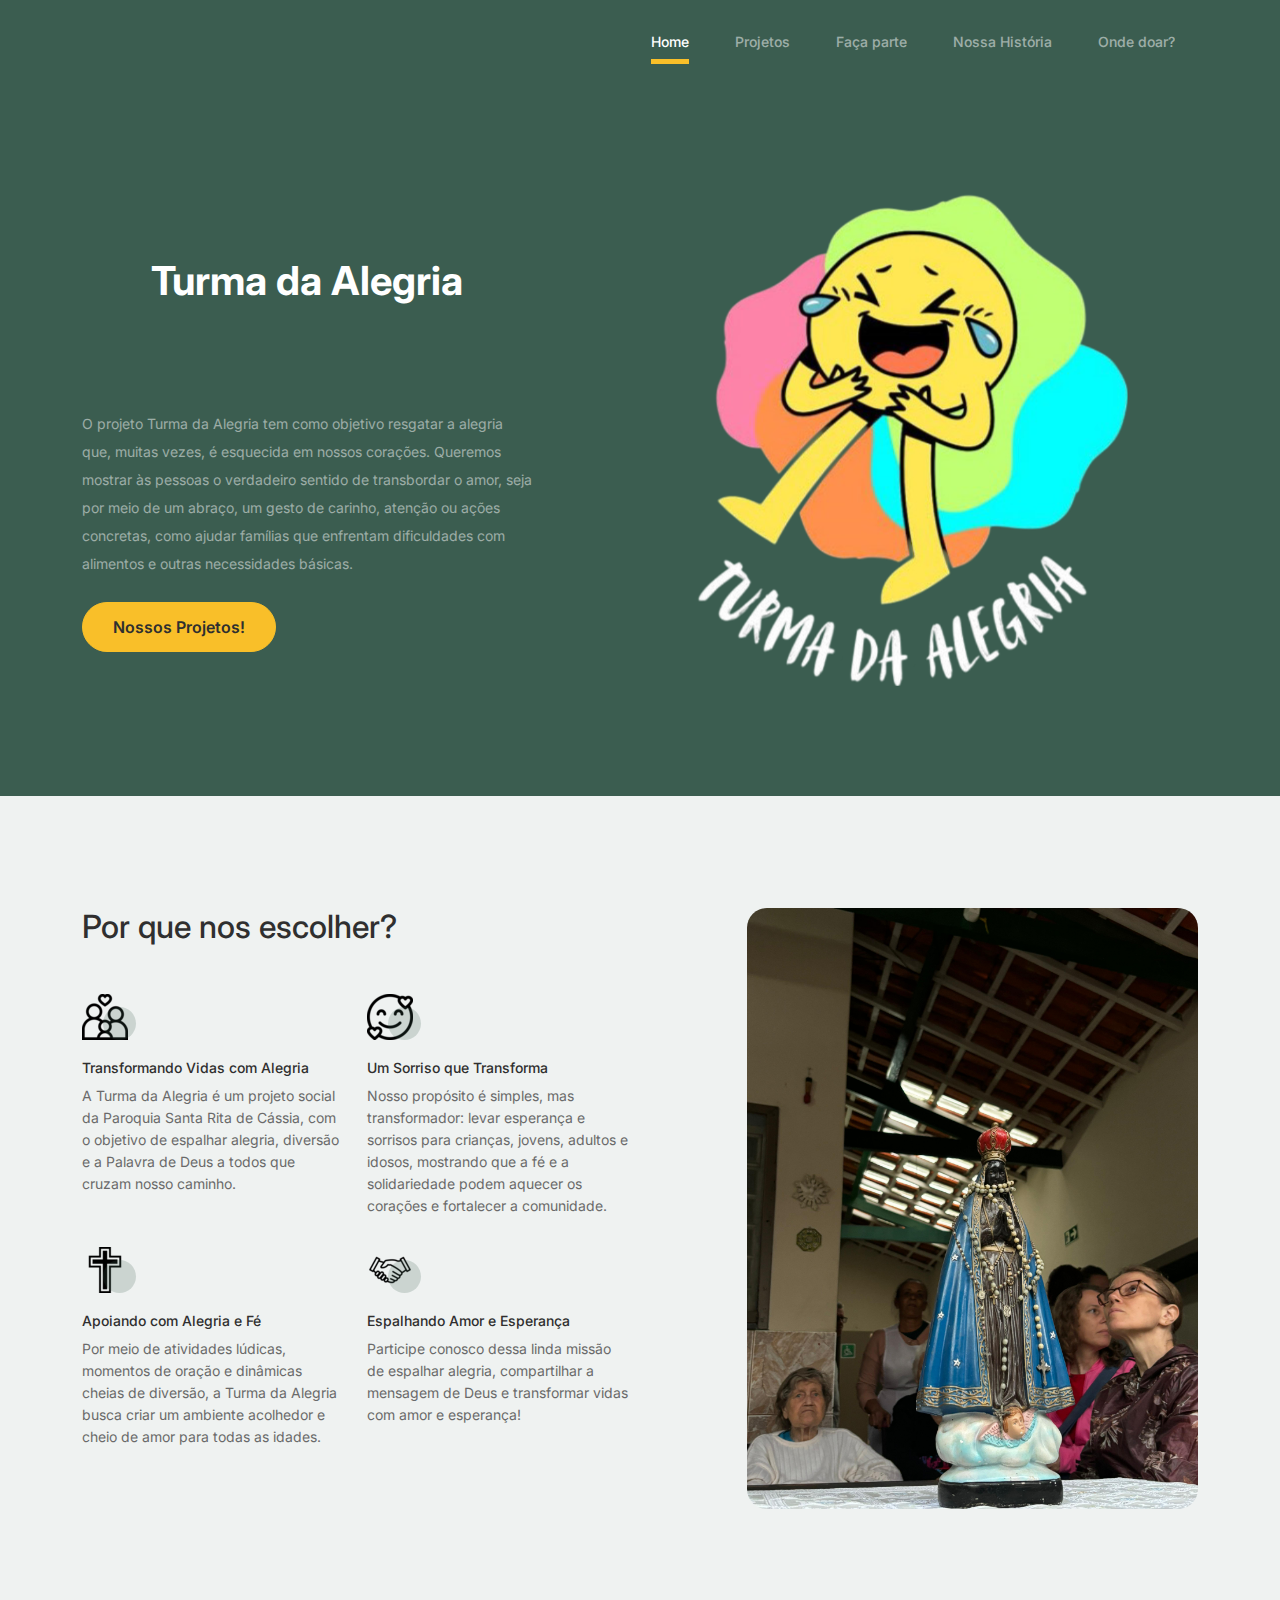
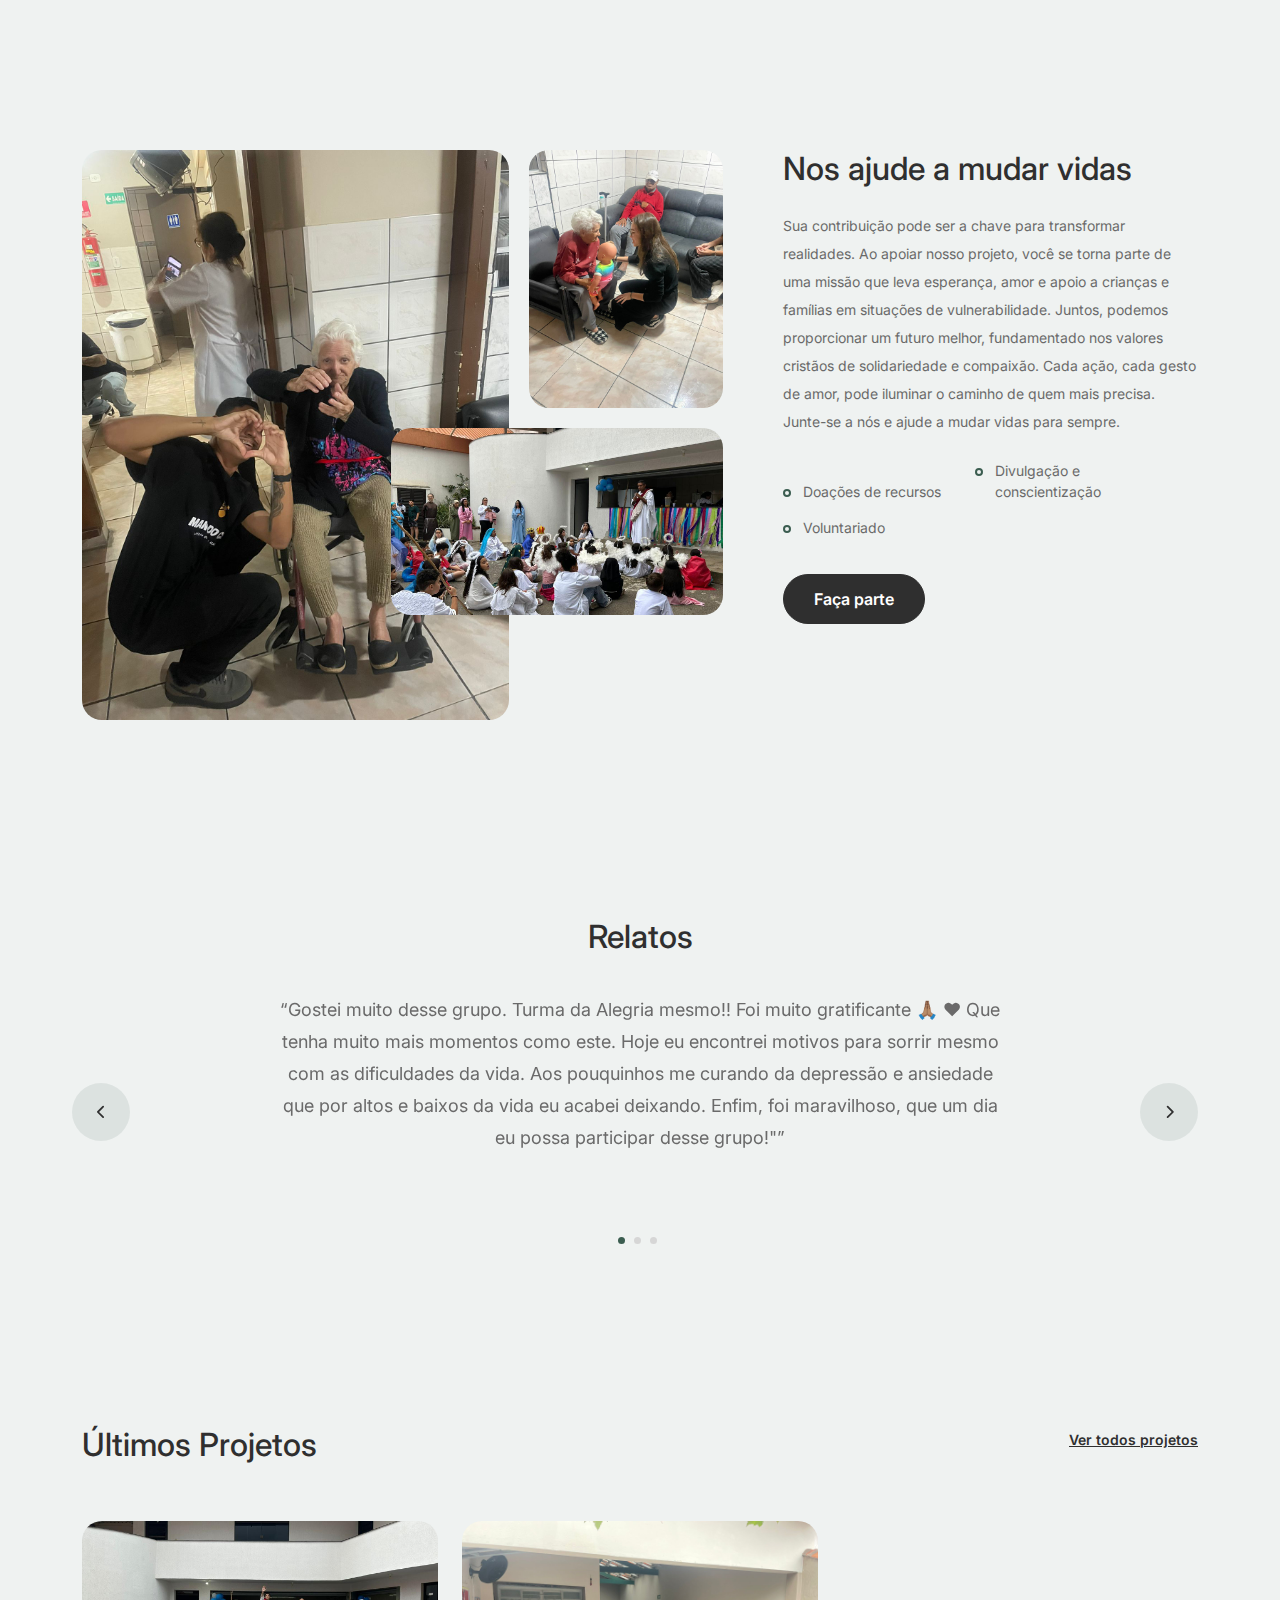
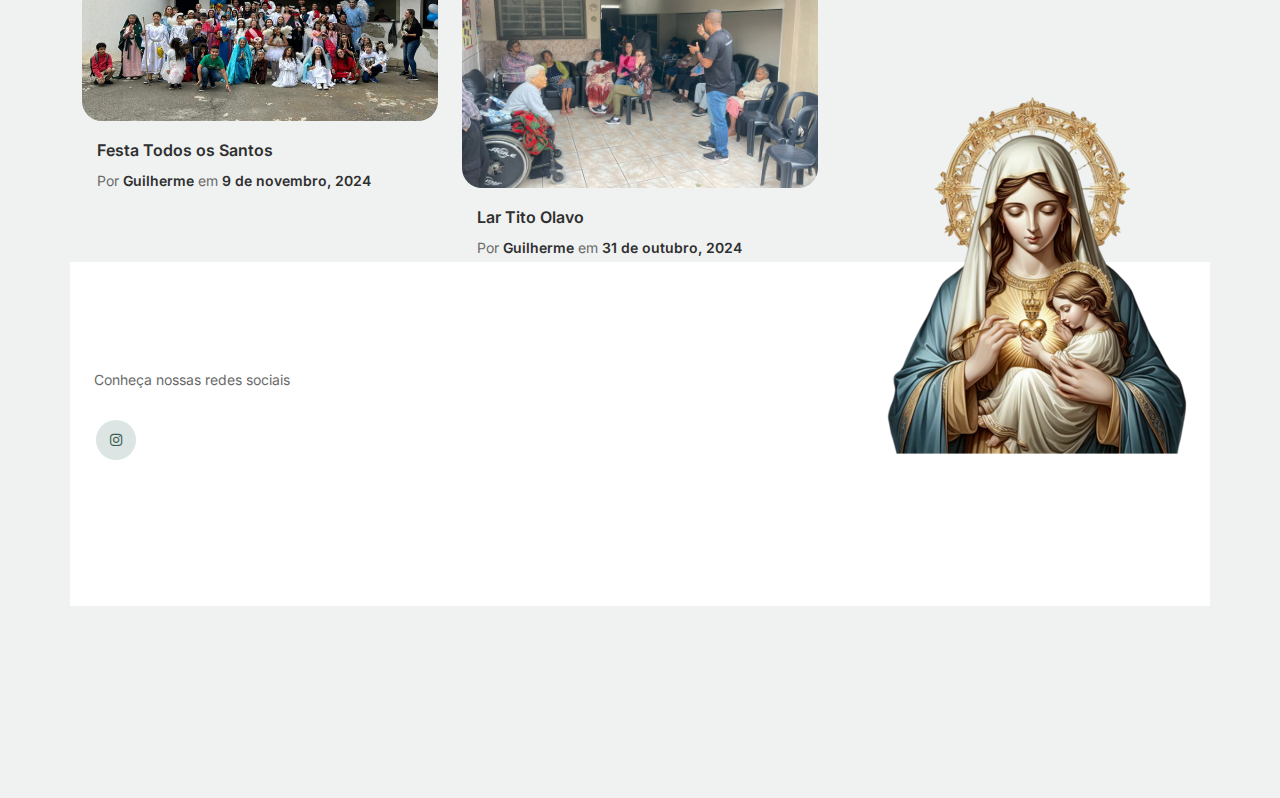
==== commit 15c7fdd0: "aba projetos e aba home feitas" ====
--- a/furni-1.0.0/index.html
+++ b/furni-1.0.0/index.html
@@ -41,7 +41,7 @@
 						<li class="nav-item active">
 							<a class="nav-link" href="index.html">Home</a>
 						</li>
-						<li><a class="nav-link" href="shop.html">Projetos</a></li>
+						<li><a class="nav-link" href="projetos.html">Projetos</a></li>
 						<li><a class="nav-link" href="about.html">Faça parte</a></li>
 						<li><a class="nav-link" href="services.html">Nossa História</a></li>
 					<!--	<li><a class="nav-link" href="blog.html">Contatos</a></li> -->
@@ -64,9 +64,8 @@
 									
 								  </h1>
 								  
-								<p class="mb-4">O projeto Turma da Alegria tem como objetivo resgatar a alegria que, muitas vezes, é esquecida em nossos corações. Queremos mostrar às pessoas o verdadeiro sentido de transbordar o amor, seja por meio de um abraço, um gesto de carinho, atenção ou ações concretas, como ajudar famílias que enfrentam dificuldades com alimentos e outras necessidades básicas. Nosso propósito é promover uma verdadeira comunhão, mesmo conscientes dos desafios que encontraremos em nossa caminhada.
-								</p>
-								<p><a href="" class="btn btn-secondary me-2">Nossos Projetos!</a>
+								<p class="mb-4">O projeto Turma da Alegria tem como objetivo resgatar a alegria que, muitas vezes, é esquecida em nossos corações. Queremos mostrar às pessoas o verdadeiro sentido de transbordar o amor, seja por meio de um abraço, um gesto de carinho, atenção ou ações concretas, como ajudar famílias que enfrentam dificuldades com alimentos e outras necessidades básicas.
+								<p><a href="projetos.html" class="btn btn-secondary me-2">Nossos Projetos!</a>
 							</div>
 						</div>
 						<div class="col-lg-7">
@@ -337,6 +336,18 @@
 
 					<div class="col-12 col-sm-6 col-md-4 mb-4 mb-md-0">
 						<div class="post-entry">
+							<a href="https://www.instagram.com/p/DCKzpJ1xm44/?img_index=1" class="post-thumbnail"><img src="images/todossantos.jpg" alt="Image" class="img-fluid"></a>
+							<div class="post-content-entry">
+								<h3><a href="https://www.instagram.com/p/DCKzpJ1xm44/?img_index=1">Festa Todos os Santos</a></h3>
+								<div class="meta">
+									<span>Por <a href="#">Guilherme</a></span> <span>em <a href="#">9 de novembro, 2024</a></span>
+								</div>
+							</div>
+						</div>
+					</div>
+
+					<div class="col-12 col-sm-6 col-md-4 mb-4 mb-md-0">
+						<div class="post-entry">
 							<a href="https://www.instagram.com/p/DByO8b3xlMV/?img_index=1" class="post-thumbnail"><img src="images/titoolavo.jpg" alt="Image" class="img-fluid"></a>
 							<div class="post-content-entry">
 								<h3><a href="https://www.instagram.com/p/DByO8b3xlMV/?img_index=1">Lar Tito Olavo</a></h3>
@@ -347,17 +358,7 @@
 						</div>
 					</div>
 
-					<div class="col-12 col-sm-6 col-md-4 mb-4 mb-md-0">
-						<div class="post-entry">
-							<a href="https://www.instagram.com/p/DCKzpJ1xm44/?img_index=1" class="post-thumbnail"><img src="images/todossantos.jpg" alt="Image" class="img-fluid"></a>
-							<div class="post-content-entry">
-								<h3><a href="https://www.instagram.com/p/DCKzpJ1xm44/?img_index=1">Festa Todos os Santos</a></h3>
-								<div class="meta">
-									<span>Por <a href="#">Guilherme</a></span> <span>em <a href="#">9 de novembro, 2024</a></span>
-								</div>
-							</div>
-						</div>
-					</div>
+
 
 					<!--<div class="col-12 col-sm-6 col-md-4 mb-4 mb-md-0">
 						<div class="post-entry">
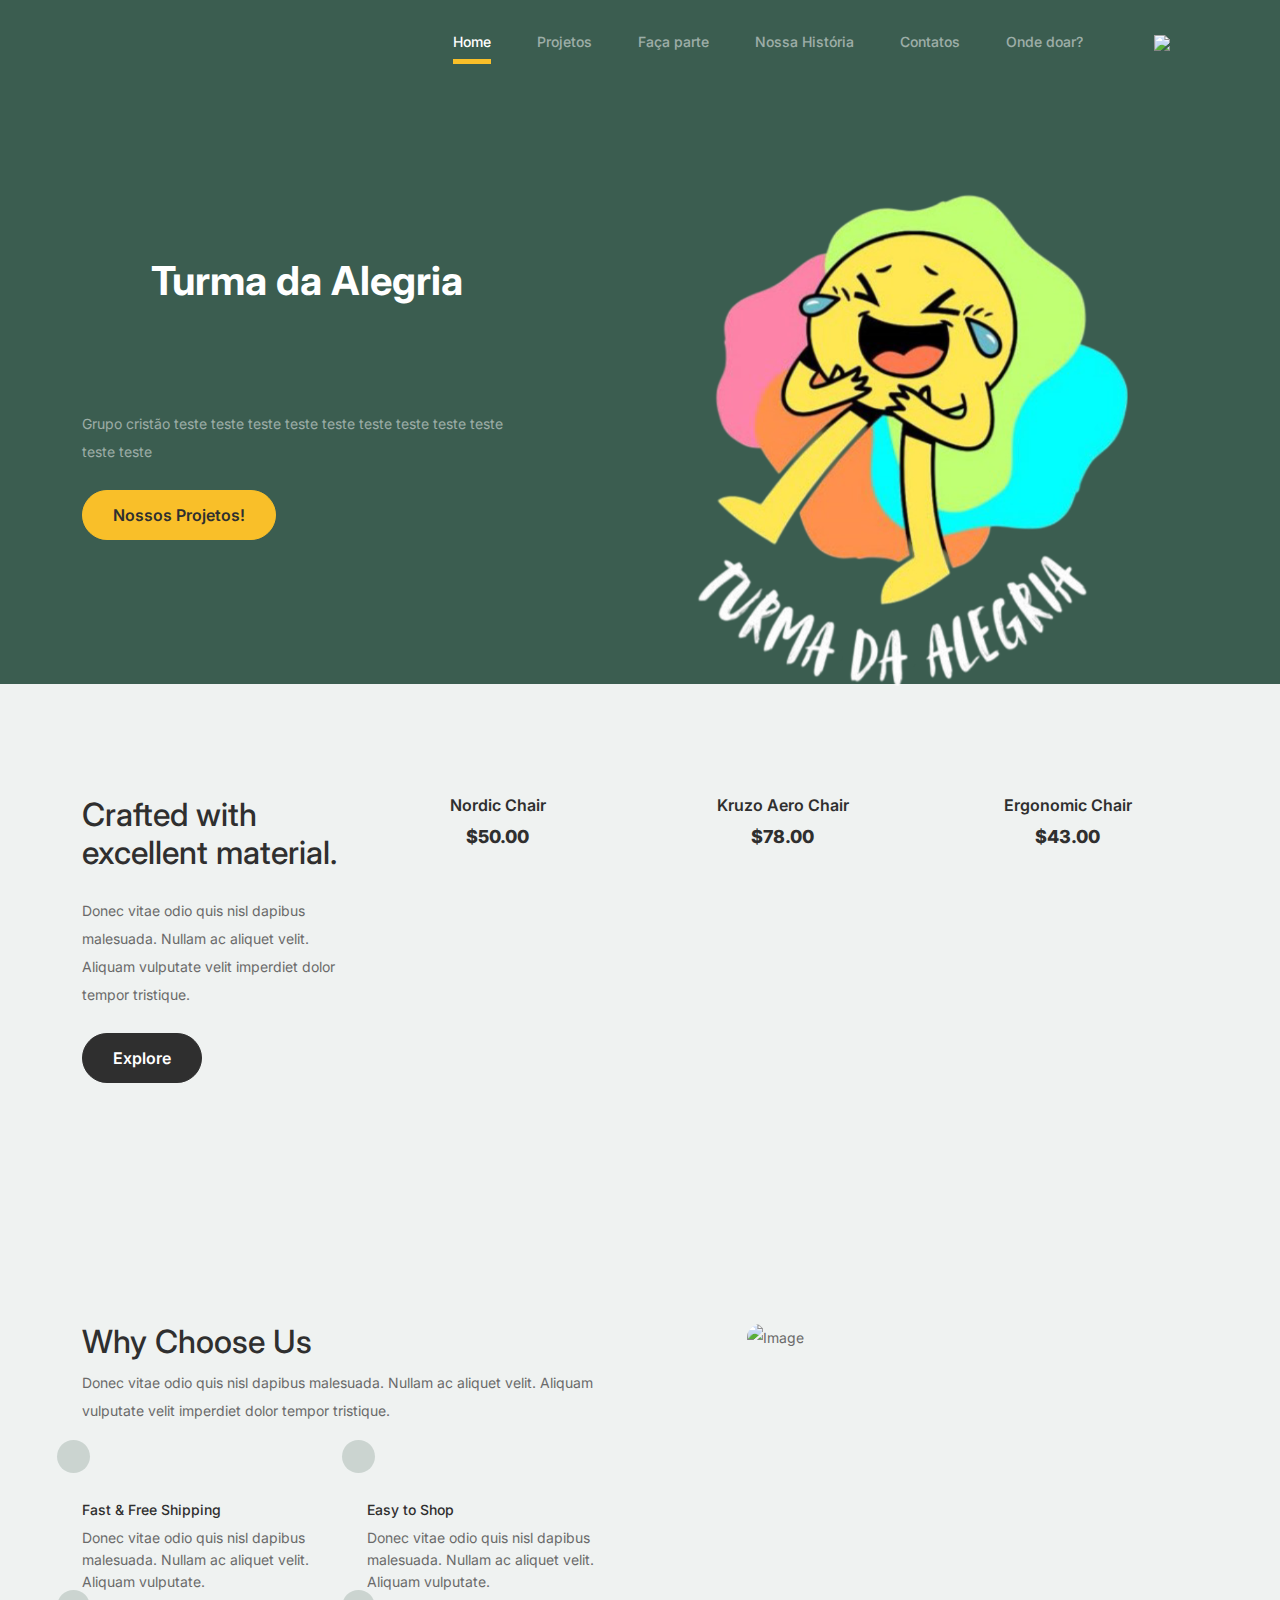
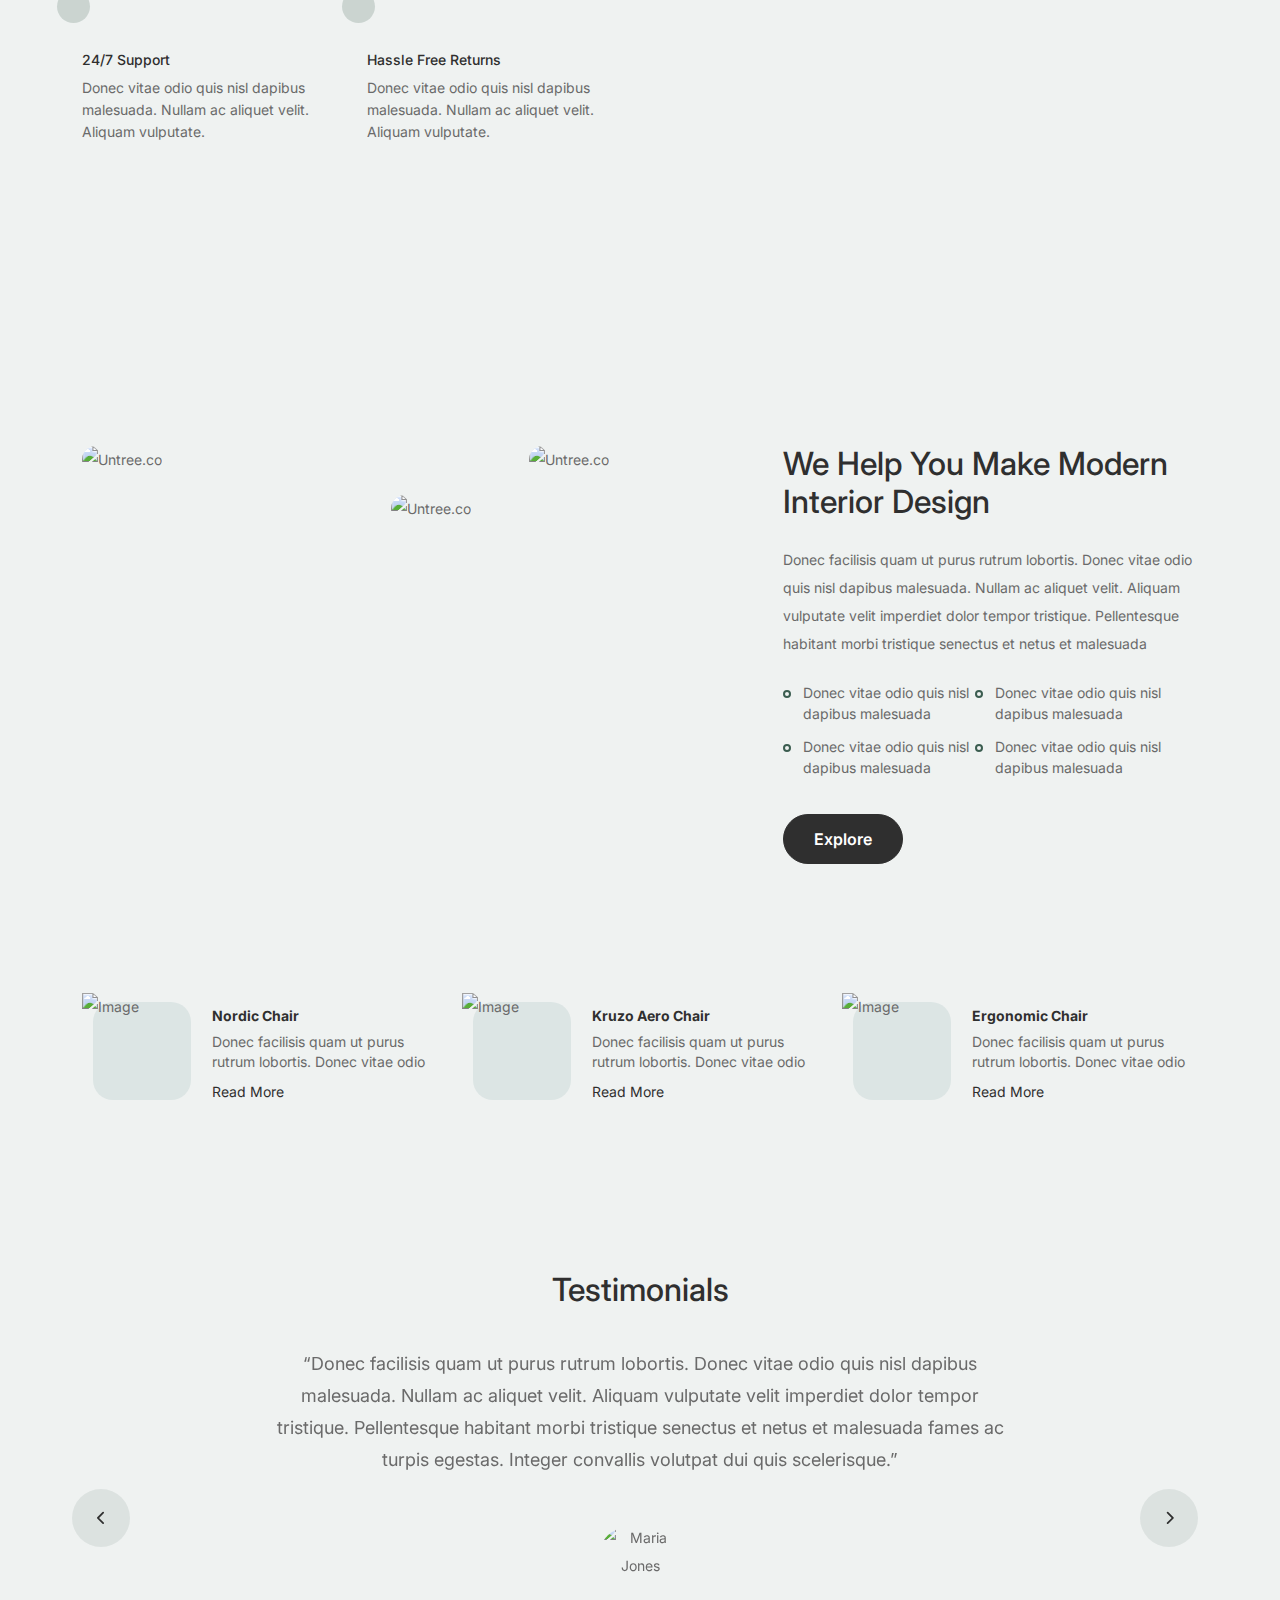
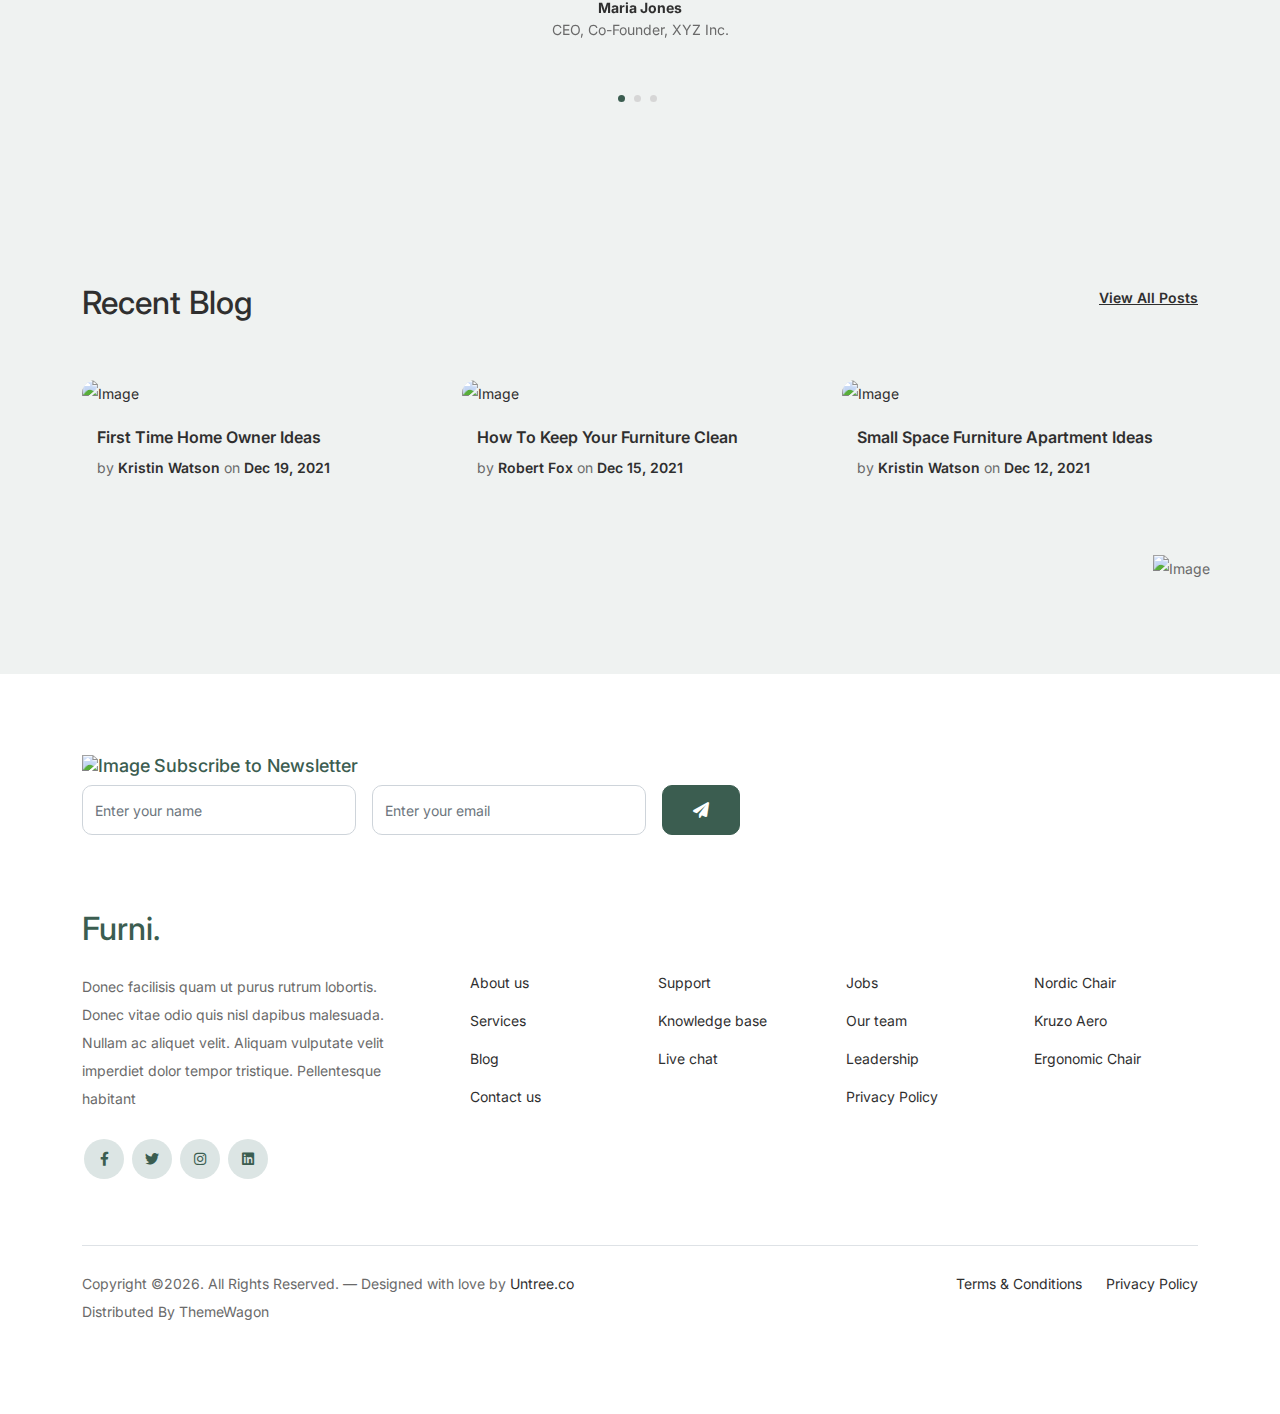
==== commit f58da27b: "my changes" ====
--- a/furni-1.0.0/index.html
+++ b/furni-1.0.0/index.html
@@ -22,7 +22,7 @@
 		<link href="https://cdnjs.cloudflare.com/ajax/libs/font-awesome/6.0.0-beta3/css/all.min.css" rel="stylesheet">
 		<link href="css/tiny-slider.css" rel="stylesheet">
 		<link href="css/style.css" rel="stylesheet">
-		<title>Turma da Alegria Paroquia Santa Rita de Cássia</title>
+		<title>Furni Free Bootstrap 5 Template for Furniture and Interior Design Websites by Untree.co </title>
 	</head>
 
 	<body>
@@ -41,12 +41,16 @@
 						<li class="nav-item active">
 							<a class="nav-link" href="index.html">Home</a>
 						</li>
-						<li><a class="nav-link" href="projetos.html">Projetos</a></li>
+						<li><a class="nav-link" href="shop.html">Projetos</a></li>
 						<li><a class="nav-link" href="about.html">Faça parte</a></li>
 						<li><a class="nav-link" href="services.html">Nossa História</a></li>
-					<!--	<li><a class="nav-link" href="blog.html">Contatos</a></li> -->
+						<li><a class="nav-link" href="blog.html">Contatos</a></li>
 						<li><a class="nav-link" href="contact.html">Onde doar?</a></li>
-					</ul>					
+					</ul>
+
+					<ul class="custom-navbar-cta navbar-nav mb-2 mb-md-0 ms-5">
+						<li><a class="nav-link" href="#"><img src="images/user.svg"></a></li>
+					</ul>
 				</div>
 			</div>
 				
@@ -64,8 +68,8 @@
 									
 								  </h1>
 								  
-								<p class="mb-4">O projeto Turma da Alegria tem como objetivo resgatar a alegria que, muitas vezes, é esquecida em nossos corações. Queremos mostrar às pessoas o verdadeiro sentido de transbordar o amor, seja por meio de um abraço, um gesto de carinho, atenção ou ações concretas, como ajudar famílias que enfrentam dificuldades com alimentos e outras necessidades básicas.
-								<p><a href="projetos.html" class="btn btn-secondary me-2">Nossos Projetos!</a>
+								<p class="mb-4">Grupo cristão teste teste teste teste teste teste teste teste teste teste teste</p>
+								<p><a href="" class="btn btn-secondary me-2">Nossos Projetos!</a>
 							</div>
 						</div>
 						<div class="col-lg-7">
@@ -78,54 +82,112 @@
 			</div>
 		<!-- End Hero Section -->
 
+		<!-- Start Product Section -->
+		<div class="product-section">
+			<div class="container">
+				<div class="row">
+
+					<!-- Start Column 1 -->
+					<div class="col-md-12 col-lg-3 mb-5 mb-lg-0">
+						<h2 class="mb-4 section-title">Crafted with excellent material.</h2>
+						<p class="mb-4">Donec vitae odio quis nisl dapibus malesuada. Nullam ac aliquet velit. Aliquam vulputate velit imperdiet dolor tempor tristique. </p>
+						<p><a href="shop.html" class="btn">Explore</a></p>
+					</div> 
+					<!-- End Column 1 -->
+
+					<!-- Start Column 2 -->
+					<div class="col-12 col-md-4 col-lg-3 mb-5 mb-md-0">
+						<a class="product-item" href="cart.html">
+							<!-- <img src="images/product-1.png" class="img-fluid product-thumbnail"> -->
+							<h3 class="product-title">Nordic Chair</h3>
+							<strong class="product-price">$50.00</strong>
+
+							<span class="icon-cross">
+								<!-- <img src="images/cross.svg" class="img-fluid"> -->
+							</span>
+						</a>
+					</div> 
+					<!-- End Column 2 -->
+
+					<!-- Start Column 3 -->
+					<div class="col-12 col-md-4 col-lg-3 mb-5 mb-md-0">
+						<a class="product-item" href="cart.html">
+							<!-- <img src="images/product-2.png" class="img-fluid product-thumbnail"> -->
+							<h3 class="product-title">Kruzo Aero Chair</h3>
+							<strong class="product-price">$78.00</strong>
+
+							<span class="icon-cross">
+								<!-- <img src="images/cross.svg" class="img-fluid"> -->
+							</span>
+						</a>
+					</div>
+					<!-- End Column 3 -->
+
+					<!-- Start Column 4 -->
+					<div class="col-12 col-md-4 col-lg-3 mb-5 mb-md-0">
+						<a class="product-item" href="cart.html">
+						<!--<img src="images/product-3.png" class="img-fluid product-thumbnail"> -->
+							<h3 class="product-title">Ergonomic Chair</h3>
+							<strong class="product-price">$43.00</strong>
+
+							<span class="icon-cross">
+								<!-- <img src="images/cross.svg" class="img-fluid"> -->
+							</span>
+						</a>
+					</div>
+					<!-- End Column 4 -->
+
+				</div>
+			</div>
+		</div>
+		<!-- End Product Section -->
+
 		<!-- Start Why Choose Us Section -->
 		<div class="why-choose-section">
 			<div class="container">
 				<div class="row justify-content-between">
 					<div class="col-lg-6">
-						<h2 class="section-title">Por que nos escolher?</h2>
+						<h2 class="section-title">Why Choose Us</h2>
+						<p>Donec vitae odio quis nisl dapibus malesuada. Nullam ac aliquet velit. Aliquam vulputate velit imperdiet dolor tempor tristique.</p>
 
 						<div class="row my-5">
 							<div class="col-6 col-md-6">
 								<div class="feature">
 									<div class="icon">
-									<img src="images/familia.png" alt="Image" class="imf-fluid">
-									</div>
-									<h3>Transformando Vidas com Alegria </h3>
-									<p>A Turma da Alegria é um projeto social da Paroquia Santa Rita de Cássia, com o objetivo de espalhar alegria, diversão e a Palavra de Deus a todos que cruzam nosso caminho.
-									</p>
+									<!--	<img src="images/truck.svg" alt="Image" class="imf-fluid"> -->
+									</div>
+									<h3>Fast &amp; Free Shipping</h3>
+									<p>Donec vitae odio quis nisl dapibus malesuada. Nullam ac aliquet velit. Aliquam vulputate.</p>
 								</div>
 							</div>
 
 							<div class="col-6 col-md-6">
 								<div class="feature">
 									<div class="icon">
-									<img src="images/sorriso.png" alt="Image" class="imf-fluid"> 
-									</div>
-									<h3>Um Sorriso que Transforma</h3>
-									<p>Nosso propósito é simples, mas transformador: levar esperança e sorrisos para crianças, jovens, adultos e idosos, mostrando que a fé e a solidariedade podem aquecer os corações e fortalecer a comunidade.
-									</p>
+									<!--	<img src="images/bag.svg" alt="Image" class="imf-fluid"> -->
+									</div>
+									<h3>Easy to Shop</h3>
+									<p>Donec vitae odio quis nisl dapibus malesuada. Nullam ac aliquet velit. Aliquam vulputate.</p>
 								</div>
 							</div>
 
 							<div class="col-6 col-md-6">
 								<div class="feature">
 									<div class="icon">
-										<img src="images/cruz.png" alt="Image" class="imf-fluid"> 
-									</div>
-									<h3>Apoiando com Alegria e Fé</h3>
-									<p>Por meio de atividades lúdicas, momentos de oração e dinâmicas cheias de diversão, a Turma da Alegria busca criar um ambiente acolhedor e cheio de amor para todas as idades.
-									</p>
+									<!--	<img src="images/support.svg" alt="Image" class="imf-fluid"> -->
+									</div>
+									<h3>24/7 Support</h3>
+									<p>Donec vitae odio quis nisl dapibus malesuada. Nullam ac aliquet velit. Aliquam vulputate.</p>
 								</div>
 							</div>
 
 							<div class="col-6 col-md-6">
 								<div class="feature">
 									<div class="icon">
-									<img src="images/uniao.png" alt="Image" class="imf-fluid">
-									</div>
-									<h3>Espalhando Amor e Esperança</h3>
-									<p>Participe conosco dessa linda missão de espalhar alegria, compartilhar a mensagem de Deus e transformar vidas com amor e esperança!</p>
+									<!--	<img src="images/return.svg" alt="Image" class="imf-fluid"> -->
+									</div>
+									<h3>Hassle Free Returns</h3>
+									<p>Donec vitae odio quis nisl dapibus malesuada. Nullam ac aliquet velit. Aliquam vulputate.</p>
 								</div>
 							</div>
 
@@ -134,7 +196,7 @@
 
 					<div class="col-lg-5">
 						<div class="img-wrap">
-						    <img src="images/santa.jpg" alt="Image" class="img-fluid"> 
+						    <img src="images/why-choose-us-img.jpg" alt="Image" class="img-fluid"> 
 						</div>
 					</div>
 
@@ -149,30 +211,29 @@
 				<div class="row justify-content-between">
 					<div class="col-lg-7 mb-5 mb-lg-0">
 						<div class="imgs-grid">
-							<div class="grid grid-1"><img src="images/img2.jpg" alt="Untree.co"></div>
-							<div class="grid grid-2"><img src="images/img4.jpg" alt="Untree.co"></div>
-							<div class="grid grid-3"><img src="images/img3.jpg" alt="Untree.co"></div>
+							<div class="grid grid-1"><img src="images/img-grid-1.jpg" alt="Untree.co"></div>
+							<div class="grid grid-2"><img src="images/img-grid-2.jpg" alt="Untree.co"></div>
+							<div class="grid grid-3"><img src="images/img-grid-3.jpg" alt="Untree.co"></div>
 						</div>
 					</div>
 					<div class="col-lg-5 ps-lg-5">
-						<h2 class="section-title mb-4">Nos ajude a mudar vidas</h2>
-						<p>Sua contribuição pode ser a chave para transformar realidades. Ao apoiar nosso projeto, você se torna parte de uma missão que leva esperança, amor e apoio a crianças e famílias em situações de vulnerabilidade. Juntos, podemos proporcionar um futuro melhor, fundamentado nos valores cristãos de solidariedade e compaixão. Cada ação, cada gesto de amor, pode iluminar o caminho de quem mais precisa. Junte-se a nós e ajude a mudar vidas para sempre.
-
-						</p>
+						<h2 class="section-title mb-4">We Help You Make Modern Interior Design</h2>
+						<p>Donec facilisis quam ut purus rutrum lobortis. Donec vitae odio quis nisl dapibus malesuada. Nullam ac aliquet velit. Aliquam vulputate velit imperdiet dolor tempor tristique. Pellentesque habitant morbi tristique senectus et netus et malesuada</p>
 
 						<ul class="list-unstyled custom-list my-4">
-							<li>Doações de recursos</li>
-							<li>Divulgação e conscientização</li>
-							<li>Voluntariado</li>
+							<li>Donec vitae odio quis nisl dapibus malesuada</li>
+							<li>Donec vitae odio quis nisl dapibus malesuada</li>
+							<li>Donec vitae odio quis nisl dapibus malesuada</li>
+							<li>Donec vitae odio quis nisl dapibus malesuada</li>
 						</ul>
-						<p><a herf="#" class="btn">Faça parte</a></p>
+						<p><a herf="#" class="btn">Explore</a></p>
 					</div>
 				</div>
 			</div>
 		</div>
 		<!-- End We Help Section -->
 
-		<!-- Start Popular Product 
+		<!-- Start Popular Product -->
 		<div class="popular-product">
 			<div class="container">
 				<div class="row">
@@ -219,14 +280,14 @@
 				</div>
 			</div>
 		</div>
-		 End Popular Product -->
+		<!-- End Popular Product -->
 
 		<!-- Start Testimonial Slider -->
 		<div class="testimonial-section">
 			<div class="container">
 				<div class="row">
 					<div class="col-lg-7 mx-auto text-center">
-						<h2 class="section-title">Relatos</h2>
+						<h2 class="section-title">Testimonials</h2>
 					</div>
 				</div>
 
@@ -247,16 +308,15 @@
 
 											<div class="testimonial-block text-center">
 												<blockquote class="mb-5">
-													<p>&ldquo;Gostei muito desse grupo. Turma da Alegria mesmo!! Foi muito gratificante 🙏🏽 ❤
-Que tenha muito mais momentos como este. Hoje eu encontrei motivos para sorrir mesmo com as dificuldades da vida. Aos pouquinhos me curando da depressão e ansiedade que por altos e baixos da vida eu acabei deixando. Enfim, foi maravilhoso, que um dia eu possa participar desse grupo!"&rdquo;</p>
+													<p>&ldquo;Donec facilisis quam ut purus rutrum lobortis. Donec vitae odio quis nisl dapibus malesuada. Nullam ac aliquet velit. Aliquam vulputate velit imperdiet dolor tempor tristique. Pellentesque habitant morbi tristique senectus et netus et malesuada fames ac turpis egestas. Integer convallis volutpat dui quis scelerisque.&rdquo;</p>
 												</blockquote>
 
 												<div class="author-info">
 													<div class="author-pic">
-													<!--<img src="images/person-1.png" alt="Maria Jones" class="img-fluid">-->
+														<img src="images/person-1.png" alt="Maria Jones" class="img-fluid">
 													</div>
-													<h3 class="font-weight-bold"></h3> 
-													<span class="position d-block mb-3"></span>
+													<h3 class="font-weight-bold">Maria Jones</h3>
+													<span class="position d-block mb-3">CEO, Co-Founder, XYZ Inc.</span>
 												</div>
 											</div>
 
@@ -271,15 +331,15 @@
 
 											<div class="testimonial-block text-center">
 												<blockquote class="mb-5">
-													<p>&ldquo;teste de relato 2&rdquo;</p>
+													<p>&ldquo;Donec facilisis quam ut purus rutrum lobortis. Donec vitae odio quis nisl dapibus malesuada. Nullam ac aliquet velit. Aliquam vulputate velit imperdiet dolor tempor tristique. Pellentesque habitant morbi tristique senectus et netus et malesuada fames ac turpis egestas. Integer convallis volutpat dui quis scelerisque.&rdquo;</p>
 												</blockquote>
 
 												<div class="author-info">
 													<div class="author-pic">
-														<!--<img src="images/person-1.png" alt="Maria Jones" class="img-fluid">-->
+														<img src="images/person-1.png" alt="Maria Jones" class="img-fluid">
 													</div>
-													<h3 class="font-weight-bold"></h3>
-													<span class="position d-block mb-3"></span>
+													<h3 class="font-weight-bold">Maria Jones</h3>
+													<span class="position d-block mb-3">CEO, Co-Founder, XYZ Inc.</span>
 												</div>
 											</div>
 
@@ -294,15 +354,15 @@
 
 											<div class="testimonial-block text-center">
 												<blockquote class="mb-5">
-													<p>&ldquo;teste de relato 3&rdquo;</p>
+													<p>&ldquo;Donec facilisis quam ut purus rutrum lobortis. Donec vitae odio quis nisl dapibus malesuada. Nullam ac aliquet velit. Aliquam vulputate velit imperdiet dolor tempor tristique. Pellentesque habitant morbi tristique senectus et netus et malesuada fames ac turpis egestas. Integer convallis volutpat dui quis scelerisque.&rdquo;</p>
 												</blockquote>
 
 												<div class="author-info">
 													<div class="author-pic">
-														<!--<img src="images/person-1.png" alt="Maria Jones" class="img-fluid">-->
+														<img src="images/person-1.png" alt="Maria Jones" class="img-fluid">
 													</div>
-													<h3 class="font-weight-bold"></h3>
-													<span class="position d-block mb-3"></span>
+													<h3 class="font-weight-bold">Maria Jones</h3>
+													<span class="position d-block mb-3">CEO, Co-Founder, XYZ Inc.</span>
 												</div>
 											</div>
 
@@ -325,10 +385,10 @@
 			<div class="container">
 				<div class="row mb-5">
 					<div class="col-md-6">
-						<h2 class="section-title">Últimos Projetos</h2>
+						<h2 class="section-title">Recent Blog</h2>
 					</div>
 					<div class="col-md-6 text-start text-md-end">
-						<a href="#" class="more">Ver todos projetos</a>
+						<a href="#" class="more">View All Posts</a>
 					</div>
 				</div>
 
@@ -336,11 +396,11 @@
 
 					<div class="col-12 col-sm-6 col-md-4 mb-4 mb-md-0">
 						<div class="post-entry">
-							<a href="https://www.instagram.com/p/DCKzpJ1xm44/?img_index=1" class="post-thumbnail"><img src="images/todossantos.jpg" alt="Image" class="img-fluid"></a>
+							<a href="#" class="post-thumbnail"><img src="images/post-1.jpg" alt="Image" class="img-fluid"></a>
 							<div class="post-content-entry">
-								<h3><a href="https://www.instagram.com/p/DCKzpJ1xm44/?img_index=1">Festa Todos os Santos</a></h3>
+								<h3><a href="#">First Time Home Owner Ideas</a></h3>
 								<div class="meta">
-									<span>Por <a href="#">Guilherme</a></span> <span>em <a href="#">9 de novembro, 2024</a></span>
+									<span>by <a href="#">Kristin Watson</a></span> <span>on <a href="#">Dec 19, 2021</a></span>
 								</div>
 							</div>
 						</div>
@@ -348,19 +408,17 @@
 
 					<div class="col-12 col-sm-6 col-md-4 mb-4 mb-md-0">
 						<div class="post-entry">
-							<a href="https://www.instagram.com/p/DByO8b3xlMV/?img_index=1" class="post-thumbnail"><img src="images/titoolavo.jpg" alt="Image" class="img-fluid"></a>
+							<a href="#" class="post-thumbnail"><img src="images/post-2.jpg" alt="Image" class="img-fluid"></a>
 							<div class="post-content-entry">
-								<h3><a href="https://www.instagram.com/p/DByO8b3xlMV/?img_index=1">Lar Tito Olavo</a></h3>
+								<h3><a href="#">How To Keep Your Furniture Clean</a></h3>
 								<div class="meta">
-									<span>Por <a href="#">Guilherme</a></span> <span>em <a href="#">31 de outubro, 2024</a></span>
-								</div>
-							</div>
-						</div>
-					</div>
-
-
-
-					<!--<div class="col-12 col-sm-6 col-md-4 mb-4 mb-md-0">
+									<span>by <a href="#">Robert Fox</a></span> <span>on <a href="#">Dec 15, 2021</a></span>
+								</div>
+							</div>
+						</div>
+					</div>
+
+					<div class="col-12 col-sm-6 col-md-4 mb-4 mb-md-0">
 						<div class="post-entry">
 							<a href="#" class="post-thumbnail"><img src="images/post-3.jpg" alt="Image" class="img-fluid"></a>
 							<div class="post-content-entry">
@@ -374,7 +432,7 @@
 
 				</div>
 			</div>
-		</div> -->
+		</div>
 		<!-- End Blog Section -->	
 
 		<!-- Start Footer Section -->
@@ -382,44 +440,106 @@
 			<div class="container relative">
 
 				<div class="sofa-img">
-					<img src="images/santamaria.png" alt="Image" class="img-fluid">
+					<img src="images/sofa.png" alt="Image" class="img-fluid">
+				</div>
+
+				<div class="row">
+					<div class="col-lg-8">
+						<div class="subscription-form">
+							<h3 class="d-flex align-items-center"><span class="me-1"><img src="images/envelope-outline.svg" alt="Image" class="img-fluid"></span><span>Subscribe to Newsletter</span></h3>
+
+							<form action="#" class="row g-3">
+								<div class="col-auto">
+									<input type="text" class="form-control" placeholder="Enter your name">
+								</div>
+								<div class="col-auto">
+									<input type="email" class="form-control" placeholder="Enter your email">
+								</div>
+								<div class="col-auto">
+									<button class="btn btn-primary">
+										<span class="fa fa-paper-plane"></span>
+									</button>
+								</div>
+							</form>
+
+						</div>
+					</div>
 				</div>
 
 				<div class="row g-5 mb-5">
 					<div class="col-lg-4">
-						<div class="mb-4 footer-logo-wrap"><a href="#" class="footer-logo"><span></span></a></div>
-						<p class="mb-4">Conheça nossas redes sociais</p>
+						<div class="mb-4 footer-logo-wrap"><a href="#" class="footer-logo">Furni<span>.</span></a></div>
+						<p class="mb-4">Donec facilisis quam ut purus rutrum lobortis. Donec vitae odio quis nisl dapibus malesuada. Nullam ac aliquet velit. Aliquam vulputate velit imperdiet dolor tempor tristique. Pellentesque habitant</p>
 
 						<ul class="list-unstyled custom-social">
-							<!-- <li><a href="#"><span class="fa fa-brands fa-facebook-f"></span></a></li>
+							<li><a href="#"><span class="fa fa-brands fa-facebook-f"></span></a></li>
 							<li><a href="#"><span class="fa fa-brands fa-twitter"></span></a></li>
-							<li><a href="#"><span class="fa fa-brands fa-linkedin"></span></a></li>-->
-							<li><a href="https://www.instagram.com/turmadaalegria_ta/profilecard/?igsh=azFvZ2JkeGF2eW5t"><span class="fa fa-brands fa-instagram"></span></a></li>
+							<li><a href="#"><span class="fa fa-brands fa-instagram"></span></a></li>
+							<li><a href="#"><span class="fa fa-brands fa-linkedin"></span></a></li>
 						</ul>
 					</div>
-								</div>
-							</form>
-
-						</div>
-					</div>
-				</div>
-
-				<!--	<div class="col-lg-8">
+
+					<div class="col-lg-8">
 						<div class="row links-wrap">
 							<div class="col-6 col-sm-6 col-md-3">
 								<ul class="list-unstyled">
-									<li><a href="#">Sobre nós</a></li>
-									<li><a href="#">Projetos</a></li>
-									<li><a href="#">Contatos</a></li>
-									<li><a href="#">Onde doar?</a></li>
+									<li><a href="#">About us</a></li>
+									<li><a href="#">Services</a></li>
+									<li><a href="#">Blog</a></li>
+									<li><a href="#">Contact us</a></li>
 								</ul>
 							</div>
-							</div>
-						</div>
-					</div> -->
-
+
+							<div class="col-6 col-sm-6 col-md-3">
+								<ul class="list-unstyled">
+									<li><a href="#">Support</a></li>
+									<li><a href="#">Knowledge base</a></li>
+									<li><a href="#">Live chat</a></li>
+								</ul>
+							</div>
+
+							<div class="col-6 col-sm-6 col-md-3">
+								<ul class="list-unstyled">
+									<li><a href="#">Jobs</a></li>
+									<li><a href="#">Our team</a></li>
+									<li><a href="#">Leadership</a></li>
+									<li><a href="#">Privacy Policy</a></li>
+								</ul>
+							</div>
+
+							<div class="col-6 col-sm-6 col-md-3">
+								<ul class="list-unstyled">
+									<li><a href="#">Nordic Chair</a></li>
+									<li><a href="#">Kruzo Aero</a></li>
+									<li><a href="#">Ergonomic Chair</a></li>
+								</ul>
+							</div>
+						</div>
+					</div>
+
+				</div>
+
+				<div class="border-top copyright">
+					<div class="row pt-4">
+						<div class="col-lg-6">
+							<p class="mb-2 text-center text-lg-start">Copyright &copy;<script>document.write(new Date().getFullYear());</script>. All Rights Reserved. &mdash; Designed with love by <a href="https://untree.co">Untree.co</a> Distributed By <a hreff="https://themewagon.com">ThemeWagon</a>  <!-- License information: https://untree.co/license/ -->
+            </p>
+						</div>
+
+						<div class="col-lg-6 text-center text-lg-end">
+							<ul class="list-unstyled d-inline-flex ms-auto">
+								<li class="me-4"><a href="#">Terms &amp; Conditions</a></li>
+								<li><a href="#">Privacy Policy</a></li>
+							</ul>
+						</div>
+
+					</div>
+				</div>
+
+			</div>
 		</footer>
 		<!-- End Footer Section -->	
+
 
 		<script src="js/bootstrap.bundle.min.js"></script>
 		<script src="js/tiny-slider.js"></script>
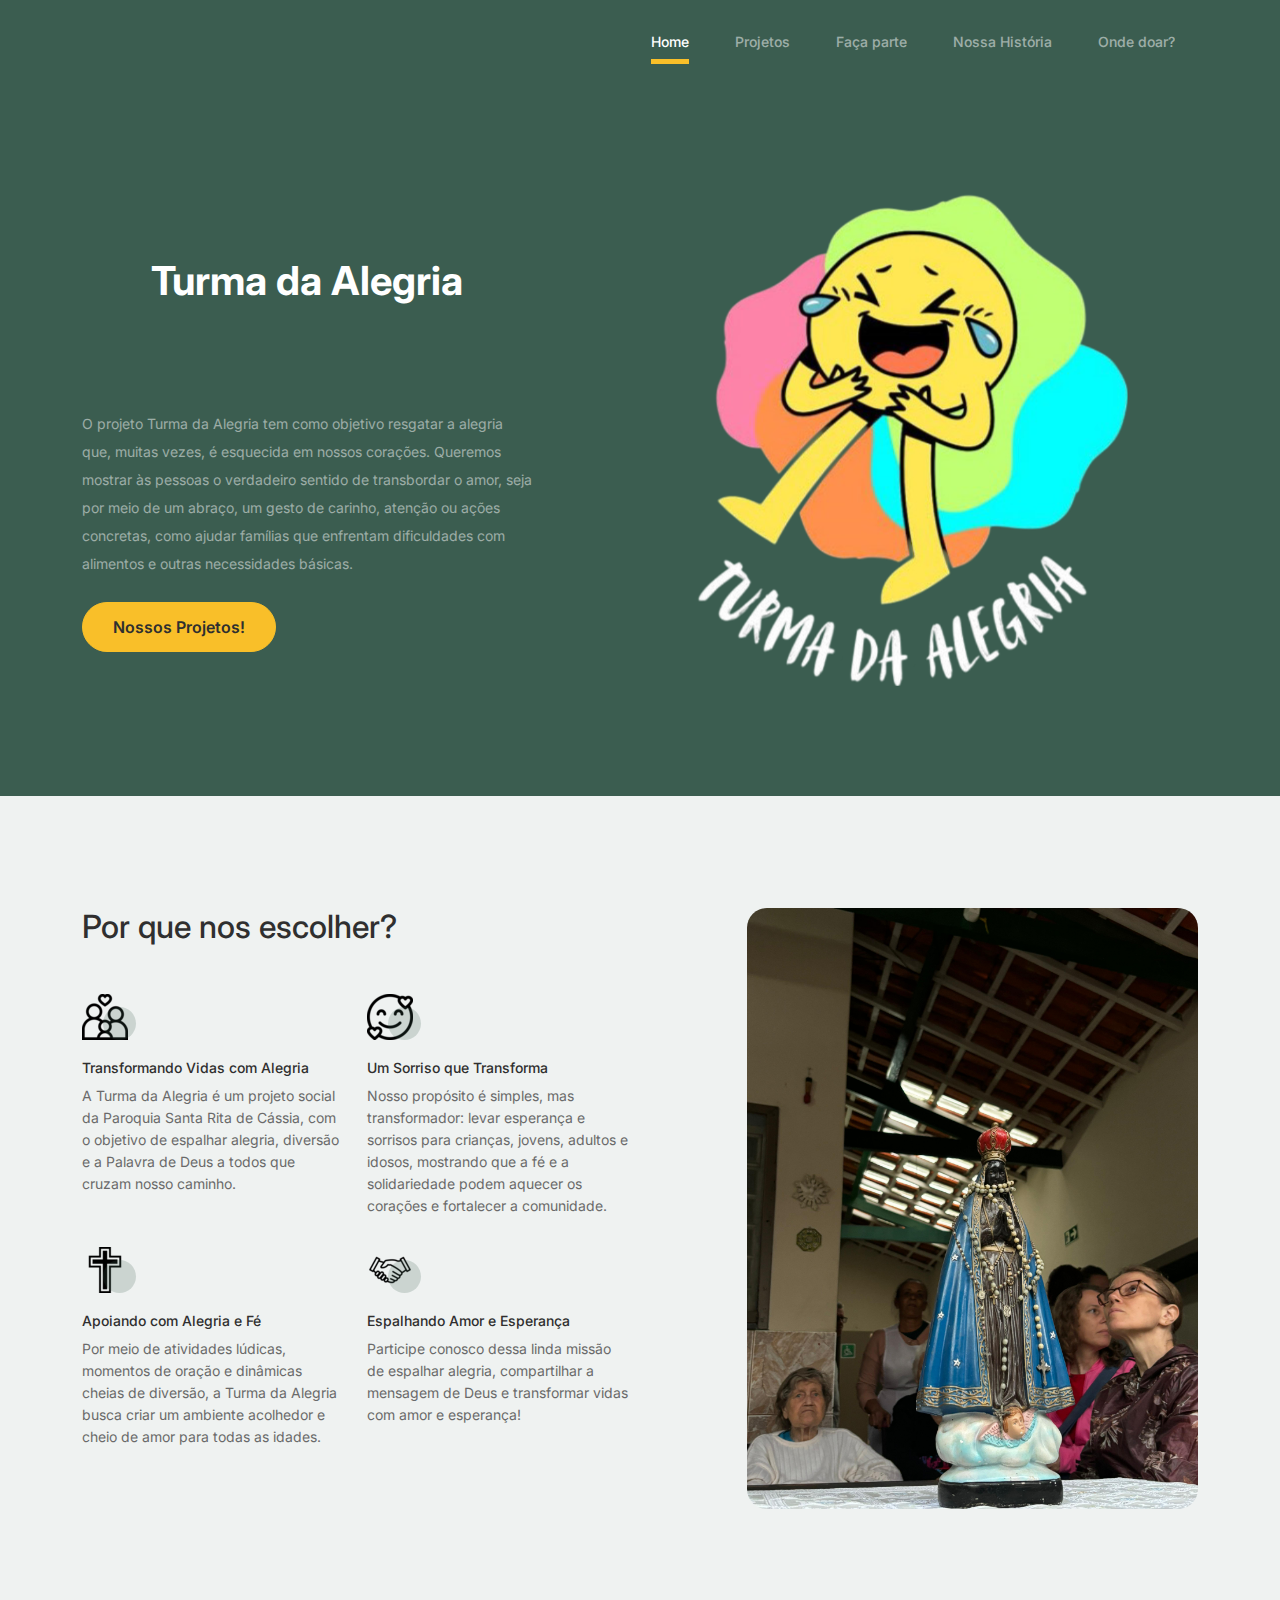
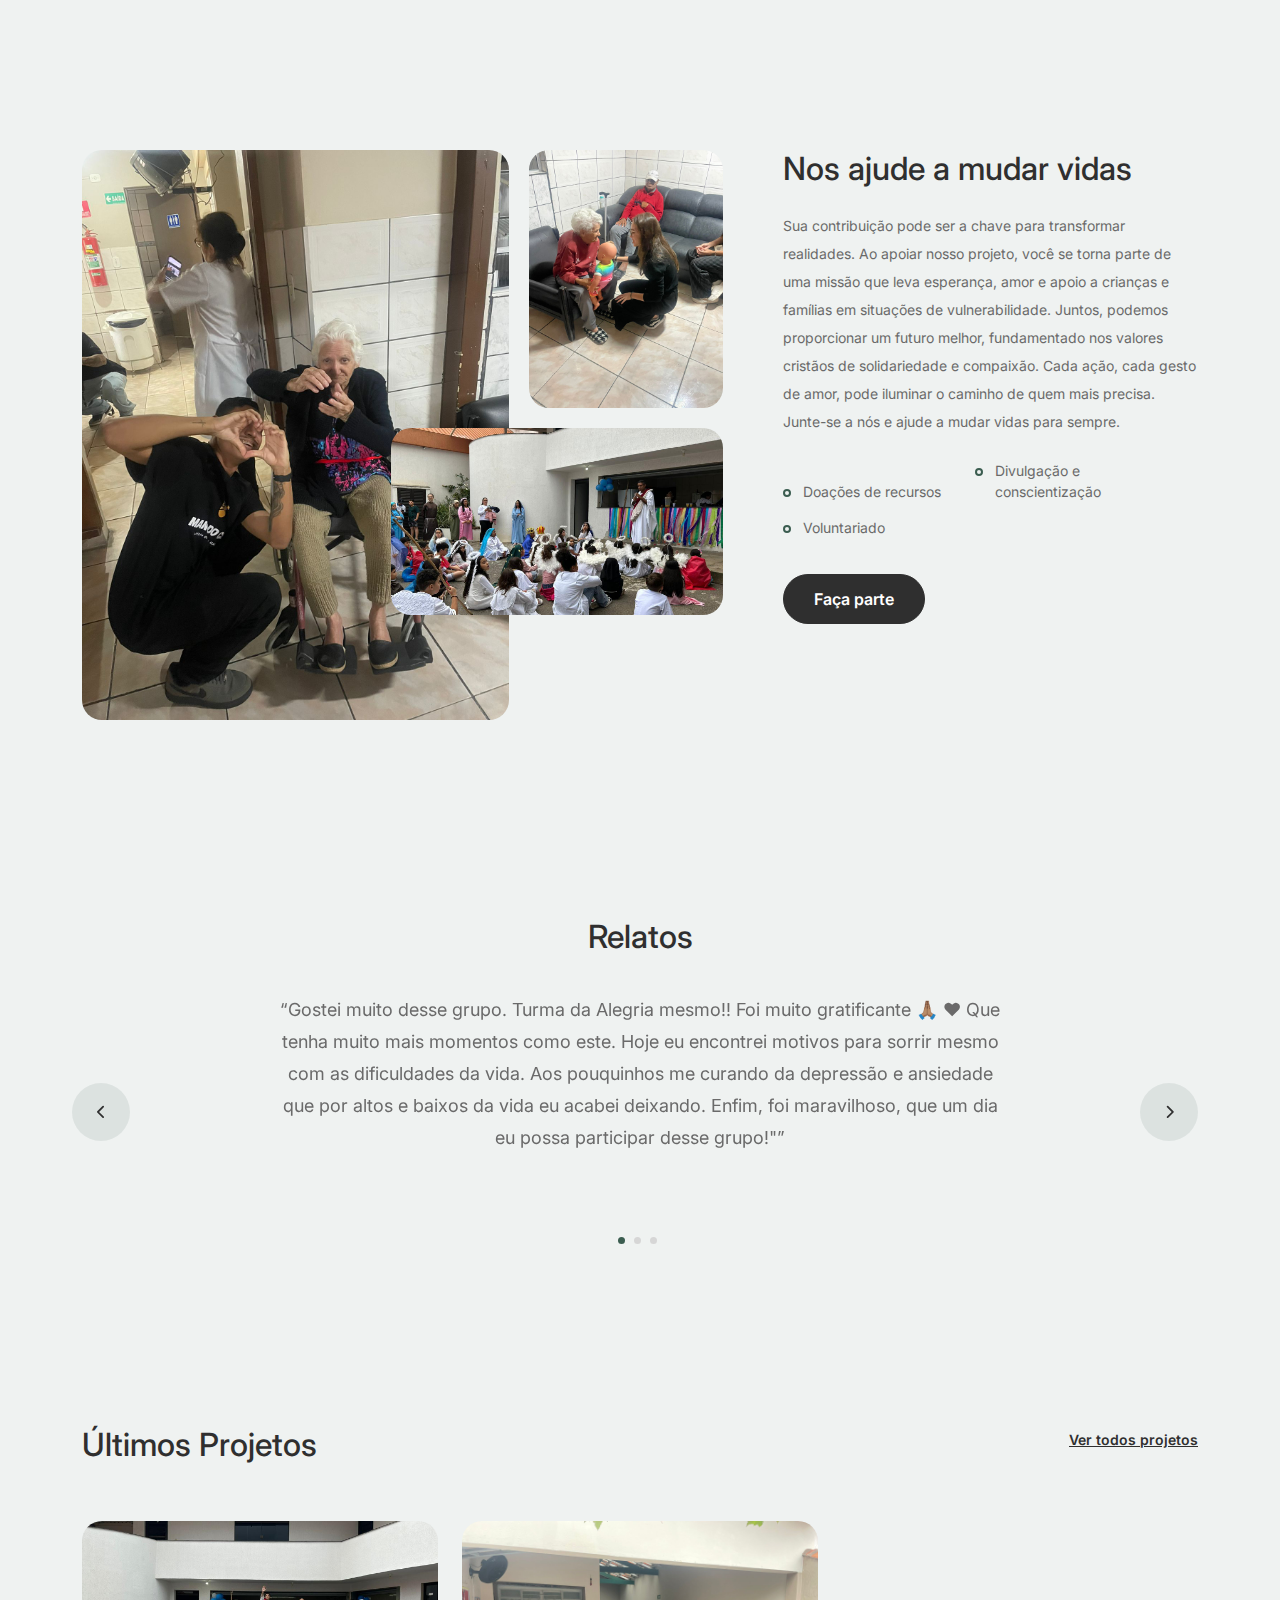
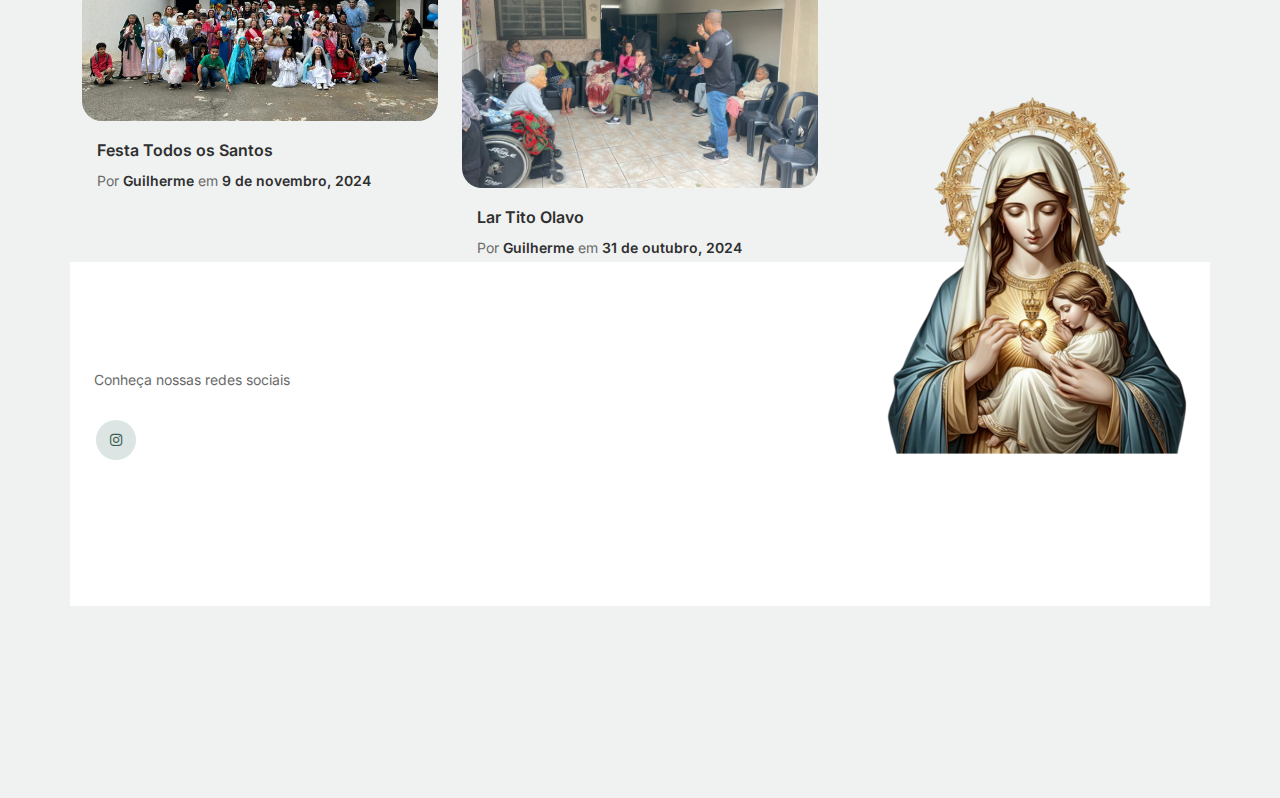
==== commit 07444433: "Merge branch 'feature/Ryu' into feature/Rafao" ====
--- a/furni-1.0.0/index.html
+++ b/furni-1.0.0/index.html
@@ -22,7 +22,7 @@
 		<link href="https://cdnjs.cloudflare.com/ajax/libs/font-awesome/6.0.0-beta3/css/all.min.css" rel="stylesheet">
 		<link href="css/tiny-slider.css" rel="stylesheet">
 		<link href="css/style.css" rel="stylesheet">
-		<title>Furni Free Bootstrap 5 Template for Furniture and Interior Design Websites by Untree.co </title>
+		<title>Turma da Alegria Paroquia Santa Rita de Cássia</title>
 	</head>
 
 	<body>
@@ -41,16 +41,12 @@
 						<li class="nav-item active">
 							<a class="nav-link" href="index.html">Home</a>
 						</li>
-						<li><a class="nav-link" href="shop.html">Projetos</a></li>
+						<li><a class="nav-link" href="projetos.html">Projetos</a></li>
 						<li><a class="nav-link" href="about.html">Faça parte</a></li>
 						<li><a class="nav-link" href="services.html">Nossa História</a></li>
-						<li><a class="nav-link" href="blog.html">Contatos</a></li>
+					<!--	<li><a class="nav-link" href="blog.html">Contatos</a></li> -->
 						<li><a class="nav-link" href="contact.html">Onde doar?</a></li>
-					</ul>
-
-					<ul class="custom-navbar-cta navbar-nav mb-2 mb-md-0 ms-5">
-						<li><a class="nav-link" href="#"><img src="images/user.svg"></a></li>
-					</ul>
+					</ul>					
 				</div>
 			</div>
 				
@@ -68,8 +64,8 @@
 									
 								  </h1>
 								  
-								<p class="mb-4">Grupo cristão teste teste teste teste teste teste teste teste teste teste teste</p>
-								<p><a href="" class="btn btn-secondary me-2">Nossos Projetos!</a>
+								<p class="mb-4">O projeto Turma da Alegria tem como objetivo resgatar a alegria que, muitas vezes, é esquecida em nossos corações. Queremos mostrar às pessoas o verdadeiro sentido de transbordar o amor, seja por meio de um abraço, um gesto de carinho, atenção ou ações concretas, como ajudar famílias que enfrentam dificuldades com alimentos e outras necessidades básicas.
+								<p><a href="projetos.html" class="btn btn-secondary me-2">Nossos Projetos!</a>
 							</div>
 						</div>
 						<div class="col-lg-7">
@@ -82,112 +78,54 @@
 			</div>
 		<!-- End Hero Section -->
 
-		<!-- Start Product Section -->
-		<div class="product-section">
-			<div class="container">
-				<div class="row">
-
-					<!-- Start Column 1 -->
-					<div class="col-md-12 col-lg-3 mb-5 mb-lg-0">
-						<h2 class="mb-4 section-title">Crafted with excellent material.</h2>
-						<p class="mb-4">Donec vitae odio quis nisl dapibus malesuada. Nullam ac aliquet velit. Aliquam vulputate velit imperdiet dolor tempor tristique. </p>
-						<p><a href="shop.html" class="btn">Explore</a></p>
-					</div> 
-					<!-- End Column 1 -->
-
-					<!-- Start Column 2 -->
-					<div class="col-12 col-md-4 col-lg-3 mb-5 mb-md-0">
-						<a class="product-item" href="cart.html">
-							<!-- <img src="images/product-1.png" class="img-fluid product-thumbnail"> -->
-							<h3 class="product-title">Nordic Chair</h3>
-							<strong class="product-price">$50.00</strong>
-
-							<span class="icon-cross">
-								<!-- <img src="images/cross.svg" class="img-fluid"> -->
-							</span>
-						</a>
-					</div> 
-					<!-- End Column 2 -->
-
-					<!-- Start Column 3 -->
-					<div class="col-12 col-md-4 col-lg-3 mb-5 mb-md-0">
-						<a class="product-item" href="cart.html">
-							<!-- <img src="images/product-2.png" class="img-fluid product-thumbnail"> -->
-							<h3 class="product-title">Kruzo Aero Chair</h3>
-							<strong class="product-price">$78.00</strong>
-
-							<span class="icon-cross">
-								<!-- <img src="images/cross.svg" class="img-fluid"> -->
-							</span>
-						</a>
-					</div>
-					<!-- End Column 3 -->
-
-					<!-- Start Column 4 -->
-					<div class="col-12 col-md-4 col-lg-3 mb-5 mb-md-0">
-						<a class="product-item" href="cart.html">
-						<!--<img src="images/product-3.png" class="img-fluid product-thumbnail"> -->
-							<h3 class="product-title">Ergonomic Chair</h3>
-							<strong class="product-price">$43.00</strong>
-
-							<span class="icon-cross">
-								<!-- <img src="images/cross.svg" class="img-fluid"> -->
-							</span>
-						</a>
-					</div>
-					<!-- End Column 4 -->
-
-				</div>
-			</div>
-		</div>
-		<!-- End Product Section -->
-
 		<!-- Start Why Choose Us Section -->
 		<div class="why-choose-section">
 			<div class="container">
 				<div class="row justify-content-between">
 					<div class="col-lg-6">
-						<h2 class="section-title">Why Choose Us</h2>
-						<p>Donec vitae odio quis nisl dapibus malesuada. Nullam ac aliquet velit. Aliquam vulputate velit imperdiet dolor tempor tristique.</p>
+						<h2 class="section-title">Por que nos escolher?</h2>
 
 						<div class="row my-5">
 							<div class="col-6 col-md-6">
 								<div class="feature">
 									<div class="icon">
-									<!--	<img src="images/truck.svg" alt="Image" class="imf-fluid"> -->
-									</div>
-									<h3>Fast &amp; Free Shipping</h3>
-									<p>Donec vitae odio quis nisl dapibus malesuada. Nullam ac aliquet velit. Aliquam vulputate.</p>
+									<img src="images/familia.png" alt="Image" class="imf-fluid">
+									</div>
+									<h3>Transformando Vidas com Alegria </h3>
+									<p>A Turma da Alegria é um projeto social da Paroquia Santa Rita de Cássia, com o objetivo de espalhar alegria, diversão e a Palavra de Deus a todos que cruzam nosso caminho.
+									</p>
 								</div>
 							</div>
 
 							<div class="col-6 col-md-6">
 								<div class="feature">
 									<div class="icon">
-									<!--	<img src="images/bag.svg" alt="Image" class="imf-fluid"> -->
-									</div>
-									<h3>Easy to Shop</h3>
-									<p>Donec vitae odio quis nisl dapibus malesuada. Nullam ac aliquet velit. Aliquam vulputate.</p>
+									<img src="images/sorriso.png" alt="Image" class="imf-fluid"> 
+									</div>
+									<h3>Um Sorriso que Transforma</h3>
+									<p>Nosso propósito é simples, mas transformador: levar esperança e sorrisos para crianças, jovens, adultos e idosos, mostrando que a fé e a solidariedade podem aquecer os corações e fortalecer a comunidade.
+									</p>
 								</div>
 							</div>
 
 							<div class="col-6 col-md-6">
 								<div class="feature">
 									<div class="icon">
-									<!--	<img src="images/support.svg" alt="Image" class="imf-fluid"> -->
-									</div>
-									<h3>24/7 Support</h3>
-									<p>Donec vitae odio quis nisl dapibus malesuada. Nullam ac aliquet velit. Aliquam vulputate.</p>
+										<img src="images/cruz.png" alt="Image" class="imf-fluid"> 
+									</div>
+									<h3>Apoiando com Alegria e Fé</h3>
+									<p>Por meio de atividades lúdicas, momentos de oração e dinâmicas cheias de diversão, a Turma da Alegria busca criar um ambiente acolhedor e cheio de amor para todas as idades.
+									</p>
 								</div>
 							</div>
 
 							<div class="col-6 col-md-6">
 								<div class="feature">
 									<div class="icon">
-									<!--	<img src="images/return.svg" alt="Image" class="imf-fluid"> -->
-									</div>
-									<h3>Hassle Free Returns</h3>
-									<p>Donec vitae odio quis nisl dapibus malesuada. Nullam ac aliquet velit. Aliquam vulputate.</p>
+									<img src="images/uniao.png" alt="Image" class="imf-fluid">
+									</div>
+									<h3>Espalhando Amor e Esperança</h3>
+									<p>Participe conosco dessa linda missão de espalhar alegria, compartilhar a mensagem de Deus e transformar vidas com amor e esperança!</p>
 								</div>
 							</div>
 
@@ -196,7 +134,7 @@
 
 					<div class="col-lg-5">
 						<div class="img-wrap">
-						    <img src="images/why-choose-us-img.jpg" alt="Image" class="img-fluid"> 
+						    <img src="images/santa.jpg" alt="Image" class="img-fluid"> 
 						</div>
 					</div>
 
@@ -211,29 +149,30 @@
 				<div class="row justify-content-between">
 					<div class="col-lg-7 mb-5 mb-lg-0">
 						<div class="imgs-grid">
-							<div class="grid grid-1"><img src="images/img-grid-1.jpg" alt="Untree.co"></div>
-							<div class="grid grid-2"><img src="images/img-grid-2.jpg" alt="Untree.co"></div>
-							<div class="grid grid-3"><img src="images/img-grid-3.jpg" alt="Untree.co"></div>
+							<div class="grid grid-1"><img src="images/img2.jpg" alt="Untree.co"></div>
+							<div class="grid grid-2"><img src="images/img4.jpg" alt="Untree.co"></div>
+							<div class="grid grid-3"><img src="images/img3.jpg" alt="Untree.co"></div>
 						</div>
 					</div>
 					<div class="col-lg-5 ps-lg-5">
-						<h2 class="section-title mb-4">We Help You Make Modern Interior Design</h2>
-						<p>Donec facilisis quam ut purus rutrum lobortis. Donec vitae odio quis nisl dapibus malesuada. Nullam ac aliquet velit. Aliquam vulputate velit imperdiet dolor tempor tristique. Pellentesque habitant morbi tristique senectus et netus et malesuada</p>
+						<h2 class="section-title mb-4">Nos ajude a mudar vidas</h2>
+						<p>Sua contribuição pode ser a chave para transformar realidades. Ao apoiar nosso projeto, você se torna parte de uma missão que leva esperança, amor e apoio a crianças e famílias em situações de vulnerabilidade. Juntos, podemos proporcionar um futuro melhor, fundamentado nos valores cristãos de solidariedade e compaixão. Cada ação, cada gesto de amor, pode iluminar o caminho de quem mais precisa. Junte-se a nós e ajude a mudar vidas para sempre.
+
+						</p>
 
 						<ul class="list-unstyled custom-list my-4">
-							<li>Donec vitae odio quis nisl dapibus malesuada</li>
-							<li>Donec vitae odio quis nisl dapibus malesuada</li>
-							<li>Donec vitae odio quis nisl dapibus malesuada</li>
-							<li>Donec vitae odio quis nisl dapibus malesuada</li>
+							<li>Doações de recursos</li>
+							<li>Divulgação e conscientização</li>
+							<li>Voluntariado</li>
 						</ul>
-						<p><a herf="#" class="btn">Explore</a></p>
+						<p><a herf="#" class="btn">Faça parte</a></p>
 					</div>
 				</div>
 			</div>
 		</div>
 		<!-- End We Help Section -->
 
-		<!-- Start Popular Product -->
+		<!-- Start Popular Product 
 		<div class="popular-product">
 			<div class="container">
 				<div class="row">
@@ -280,14 +219,14 @@
 				</div>
 			</div>
 		</div>
-		<!-- End Popular Product -->
+		 End Popular Product -->
 
 		<!-- Start Testimonial Slider -->
 		<div class="testimonial-section">
 			<div class="container">
 				<div class="row">
 					<div class="col-lg-7 mx-auto text-center">
-						<h2 class="section-title">Testimonials</h2>
+						<h2 class="section-title">Relatos</h2>
 					</div>
 				</div>
 
@@ -308,15 +247,16 @@
 
 											<div class="testimonial-block text-center">
 												<blockquote class="mb-5">
-													<p>&ldquo;Donec facilisis quam ut purus rutrum lobortis. Donec vitae odio quis nisl dapibus malesuada. Nullam ac aliquet velit. Aliquam vulputate velit imperdiet dolor tempor tristique. Pellentesque habitant morbi tristique senectus et netus et malesuada fames ac turpis egestas. Integer convallis volutpat dui quis scelerisque.&rdquo;</p>
+													<p>&ldquo;Gostei muito desse grupo. Turma da Alegria mesmo!! Foi muito gratificante 🙏🏽 ❤
+Que tenha muito mais momentos como este. Hoje eu encontrei motivos para sorrir mesmo com as dificuldades da vida. Aos pouquinhos me curando da depressão e ansiedade que por altos e baixos da vida eu acabei deixando. Enfim, foi maravilhoso, que um dia eu possa participar desse grupo!"&rdquo;</p>
 												</blockquote>
 
 												<div class="author-info">
 													<div class="author-pic">
-														<img src="images/person-1.png" alt="Maria Jones" class="img-fluid">
+													<!--<img src="images/person-1.png" alt="Maria Jones" class="img-fluid">-->
 													</div>
-													<h3 class="font-weight-bold">Maria Jones</h3>
-													<span class="position d-block mb-3">CEO, Co-Founder, XYZ Inc.</span>
+													<h3 class="font-weight-bold"></h3> 
+													<span class="position d-block mb-3"></span>
 												</div>
 											</div>
 
@@ -331,15 +271,15 @@
 
 											<div class="testimonial-block text-center">
 												<blockquote class="mb-5">
-													<p>&ldquo;Donec facilisis quam ut purus rutrum lobortis. Donec vitae odio quis nisl dapibus malesuada. Nullam ac aliquet velit. Aliquam vulputate velit imperdiet dolor tempor tristique. Pellentesque habitant morbi tristique senectus et netus et malesuada fames ac turpis egestas. Integer convallis volutpat dui quis scelerisque.&rdquo;</p>
+													<p>&ldquo;teste de relato 2&rdquo;</p>
 												</blockquote>
 
 												<div class="author-info">
 													<div class="author-pic">
-														<img src="images/person-1.png" alt="Maria Jones" class="img-fluid">
+														<!--<img src="images/person-1.png" alt="Maria Jones" class="img-fluid">-->
 													</div>
-													<h3 class="font-weight-bold">Maria Jones</h3>
-													<span class="position d-block mb-3">CEO, Co-Founder, XYZ Inc.</span>
+													<h3 class="font-weight-bold"></h3>
+													<span class="position d-block mb-3"></span>
 												</div>
 											</div>
 
@@ -354,15 +294,15 @@
 
 											<div class="testimonial-block text-center">
 												<blockquote class="mb-5">
-													<p>&ldquo;Donec facilisis quam ut purus rutrum lobortis. Donec vitae odio quis nisl dapibus malesuada. Nullam ac aliquet velit. Aliquam vulputate velit imperdiet dolor tempor tristique. Pellentesque habitant morbi tristique senectus et netus et malesuada fames ac turpis egestas. Integer convallis volutpat dui quis scelerisque.&rdquo;</p>
+													<p>&ldquo;teste de relato 3&rdquo;</p>
 												</blockquote>
 
 												<div class="author-info">
 													<div class="author-pic">
-														<img src="images/person-1.png" alt="Maria Jones" class="img-fluid">
+														<!--<img src="images/person-1.png" alt="Maria Jones" class="img-fluid">-->
 													</div>
-													<h3 class="font-weight-bold">Maria Jones</h3>
-													<span class="position d-block mb-3">CEO, Co-Founder, XYZ Inc.</span>
+													<h3 class="font-weight-bold"></h3>
+													<span class="position d-block mb-3"></span>
 												</div>
 											</div>
 
@@ -385,10 +325,10 @@
 			<div class="container">
 				<div class="row mb-5">
 					<div class="col-md-6">
-						<h2 class="section-title">Recent Blog</h2>
+						<h2 class="section-title">Últimos Projetos</h2>
 					</div>
 					<div class="col-md-6 text-start text-md-end">
-						<a href="#" class="more">View All Posts</a>
+						<a href="#" class="more">Ver todos projetos</a>
 					</div>
 				</div>
 
@@ -396,11 +336,11 @@
 
 					<div class="col-12 col-sm-6 col-md-4 mb-4 mb-md-0">
 						<div class="post-entry">
-							<a href="#" class="post-thumbnail"><img src="images/post-1.jpg" alt="Image" class="img-fluid"></a>
+							<a href="https://www.instagram.com/p/DCKzpJ1xm44/?img_index=1" class="post-thumbnail"><img src="images/todossantos.jpg" alt="Image" class="img-fluid"></a>
 							<div class="post-content-entry">
-								<h3><a href="#">First Time Home Owner Ideas</a></h3>
+								<h3><a href="https://www.instagram.com/p/DCKzpJ1xm44/?img_index=1">Festa Todos os Santos</a></h3>
 								<div class="meta">
-									<span>by <a href="#">Kristin Watson</a></span> <span>on <a href="#">Dec 19, 2021</a></span>
+									<span>Por <a href="#">Guilherme</a></span> <span>em <a href="#">9 de novembro, 2024</a></span>
 								</div>
 							</div>
 						</div>
@@ -408,17 +348,19 @@
 
 					<div class="col-12 col-sm-6 col-md-4 mb-4 mb-md-0">
 						<div class="post-entry">
-							<a href="#" class="post-thumbnail"><img src="images/post-2.jpg" alt="Image" class="img-fluid"></a>
+							<a href="https://www.instagram.com/p/DByO8b3xlMV/?img_index=1" class="post-thumbnail"><img src="images/titoolavo.jpg" alt="Image" class="img-fluid"></a>
 							<div class="post-content-entry">
-								<h3><a href="#">How To Keep Your Furniture Clean</a></h3>
+								<h3><a href="https://www.instagram.com/p/DByO8b3xlMV/?img_index=1">Lar Tito Olavo</a></h3>
 								<div class="meta">
-									<span>by <a href="#">Robert Fox</a></span> <span>on <a href="#">Dec 15, 2021</a></span>
-								</div>
-							</div>
-						</div>
-					</div>
-
-					<div class="col-12 col-sm-6 col-md-4 mb-4 mb-md-0">
+									<span>Por <a href="#">Guilherme</a></span> <span>em <a href="#">31 de outubro, 2024</a></span>
+								</div>
+							</div>
+						</div>
+					</div>
+
+
+
+					<!--<div class="col-12 col-sm-6 col-md-4 mb-4 mb-md-0">
 						<div class="post-entry">
 							<a href="#" class="post-thumbnail"><img src="images/post-3.jpg" alt="Image" class="img-fluid"></a>
 							<div class="post-content-entry">
@@ -432,7 +374,7 @@
 
 				</div>
 			</div>
-		</div>
+		</div> -->
 		<!-- End Blog Section -->	
 
 		<!-- Start Footer Section -->
@@ -440,106 +382,44 @@
 			<div class="container relative">
 
 				<div class="sofa-img">
-					<img src="images/sofa.png" alt="Image" class="img-fluid">
-				</div>
-
-				<div class="row">
-					<div class="col-lg-8">
-						<div class="subscription-form">
-							<h3 class="d-flex align-items-center"><span class="me-1"><img src="images/envelope-outline.svg" alt="Image" class="img-fluid"></span><span>Subscribe to Newsletter</span></h3>
-
-							<form action="#" class="row g-3">
-								<div class="col-auto">
-									<input type="text" class="form-control" placeholder="Enter your name">
-								</div>
-								<div class="col-auto">
-									<input type="email" class="form-control" placeholder="Enter your email">
-								</div>
-								<div class="col-auto">
-									<button class="btn btn-primary">
-										<span class="fa fa-paper-plane"></span>
-									</button>
-								</div>
-							</form>
-
-						</div>
-					</div>
+					<img src="images/santamaria.png" alt="Image" class="img-fluid">
 				</div>
 
 				<div class="row g-5 mb-5">
 					<div class="col-lg-4">
-						<div class="mb-4 footer-logo-wrap"><a href="#" class="footer-logo">Furni<span>.</span></a></div>
-						<p class="mb-4">Donec facilisis quam ut purus rutrum lobortis. Donec vitae odio quis nisl dapibus malesuada. Nullam ac aliquet velit. Aliquam vulputate velit imperdiet dolor tempor tristique. Pellentesque habitant</p>
+						<div class="mb-4 footer-logo-wrap"><a href="#" class="footer-logo"><span></span></a></div>
+						<p class="mb-4">Conheça nossas redes sociais</p>
 
 						<ul class="list-unstyled custom-social">
-							<li><a href="#"><span class="fa fa-brands fa-facebook-f"></span></a></li>
+							<!-- <li><a href="#"><span class="fa fa-brands fa-facebook-f"></span></a></li>
 							<li><a href="#"><span class="fa fa-brands fa-twitter"></span></a></li>
-							<li><a href="#"><span class="fa fa-brands fa-instagram"></span></a></li>
-							<li><a href="#"><span class="fa fa-brands fa-linkedin"></span></a></li>
+							<li><a href="#"><span class="fa fa-brands fa-linkedin"></span></a></li>-->
+							<li><a href="https://www.instagram.com/turmadaalegria_ta/profilecard/?igsh=azFvZ2JkeGF2eW5t"><span class="fa fa-brands fa-instagram"></span></a></li>
 						</ul>
 					</div>
-
-					<div class="col-lg-8">
+								</div>
+							</form>
+
+						</div>
+					</div>
+				</div>
+
+				<!--	<div class="col-lg-8">
 						<div class="row links-wrap">
 							<div class="col-6 col-sm-6 col-md-3">
 								<ul class="list-unstyled">
-									<li><a href="#">About us</a></li>
-									<li><a href="#">Services</a></li>
-									<li><a href="#">Blog</a></li>
-									<li><a href="#">Contact us</a></li>
+									<li><a href="#">Sobre nós</a></li>
+									<li><a href="#">Projetos</a></li>
+									<li><a href="#">Contatos</a></li>
+									<li><a href="#">Onde doar?</a></li>
 								</ul>
 							</div>
-
-							<div class="col-6 col-sm-6 col-md-3">
-								<ul class="list-unstyled">
-									<li><a href="#">Support</a></li>
-									<li><a href="#">Knowledge base</a></li>
-									<li><a href="#">Live chat</a></li>
-								</ul>
-							</div>
-
-							<div class="col-6 col-sm-6 col-md-3">
-								<ul class="list-unstyled">
-									<li><a href="#">Jobs</a></li>
-									<li><a href="#">Our team</a></li>
-									<li><a href="#">Leadership</a></li>
-									<li><a href="#">Privacy Policy</a></li>
-								</ul>
-							</div>
-
-							<div class="col-6 col-sm-6 col-md-3">
-								<ul class="list-unstyled">
-									<li><a href="#">Nordic Chair</a></li>
-									<li><a href="#">Kruzo Aero</a></li>
-									<li><a href="#">Ergonomic Chair</a></li>
-								</ul>
-							</div>
-						</div>
-					</div>
-
-				</div>
-
-				<div class="border-top copyright">
-					<div class="row pt-4">
-						<div class="col-lg-6">
-							<p class="mb-2 text-center text-lg-start">Copyright &copy;<script>document.write(new Date().getFullYear());</script>. All Rights Reserved. &mdash; Designed with love by <a href="https://untree.co">Untree.co</a> Distributed By <a hreff="https://themewagon.com">ThemeWagon</a>  <!-- License information: https://untree.co/license/ -->
-            </p>
-						</div>
-
-						<div class="col-lg-6 text-center text-lg-end">
-							<ul class="list-unstyled d-inline-flex ms-auto">
-								<li class="me-4"><a href="#">Terms &amp; Conditions</a></li>
-								<li><a href="#">Privacy Policy</a></li>
-							</ul>
-						</div>
-
-					</div>
-				</div>
-
-			</div>
+							</div>
+						</div>
+					</div> -->
+
 		</footer>
 		<!-- End Footer Section -->	
-
 
 		<script src="js/bootstrap.bundle.min.js"></script>
 		<script src="js/tiny-slider.js"></script>
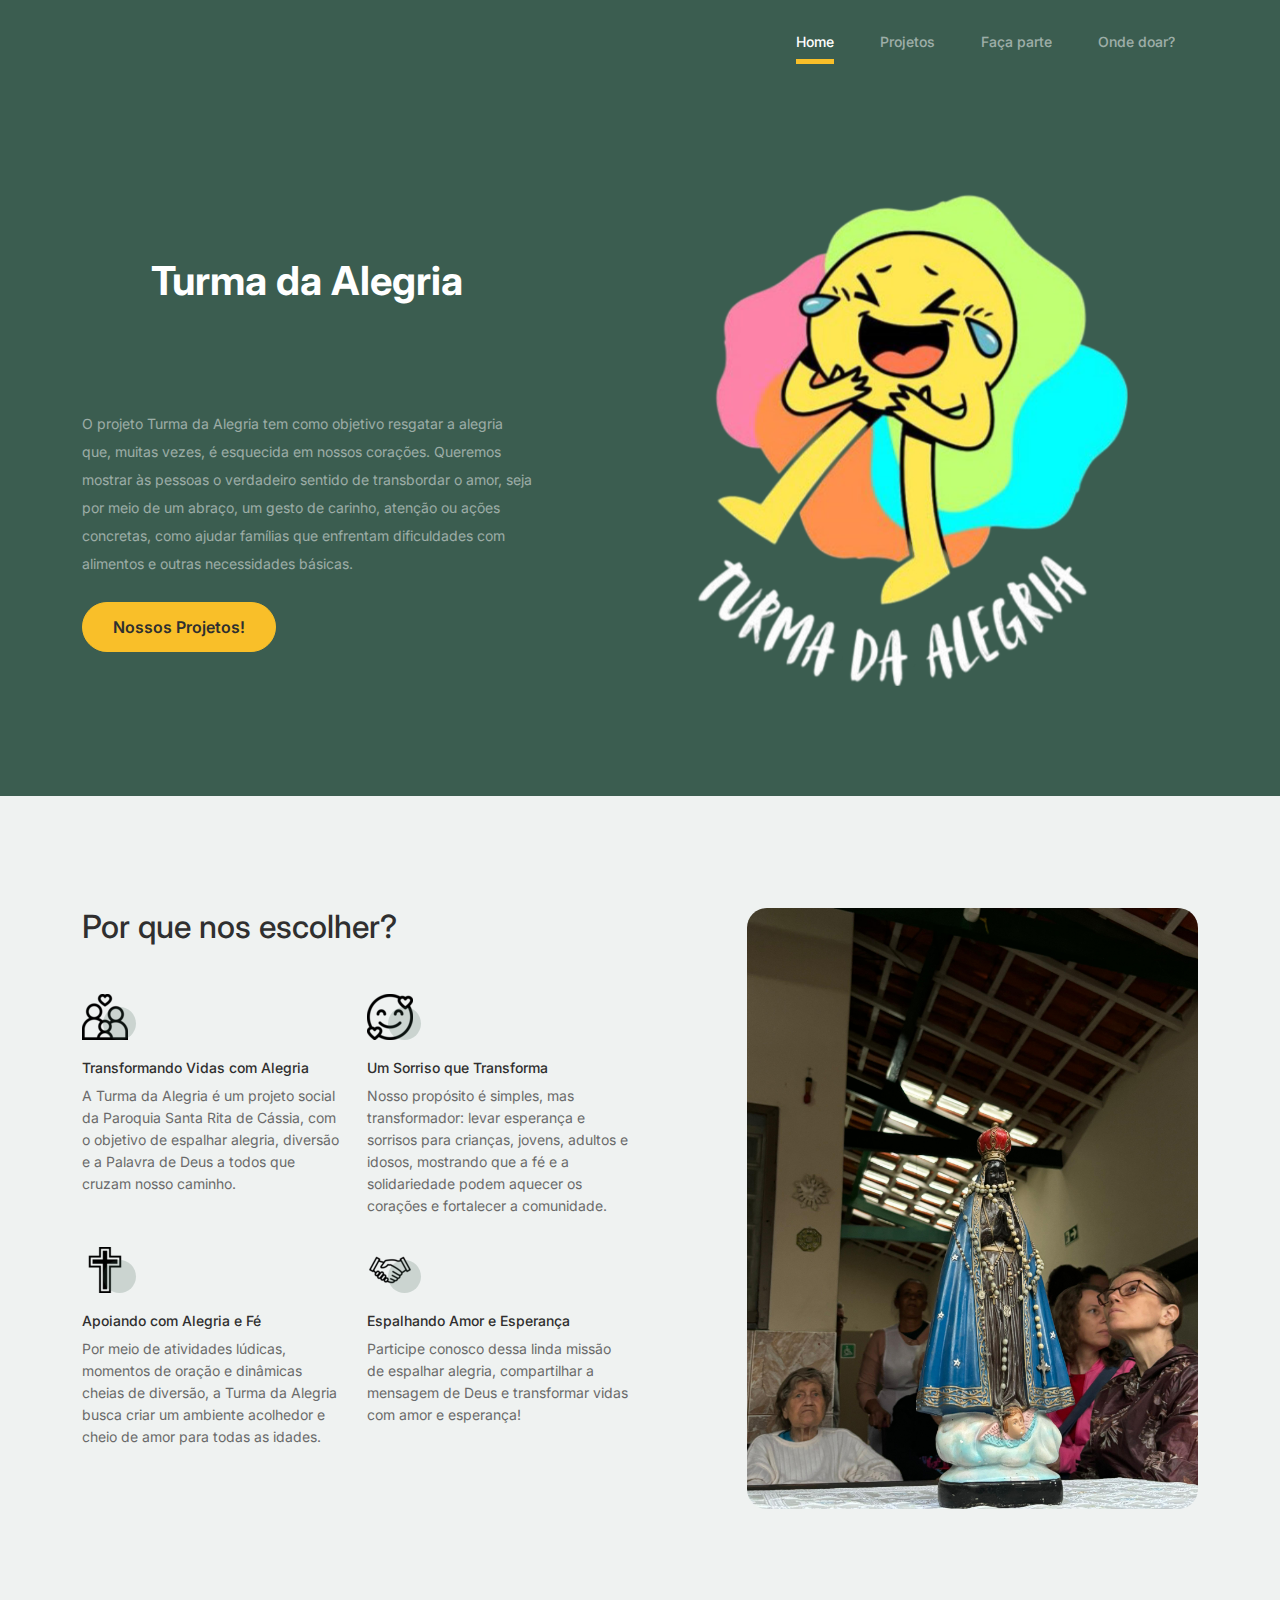
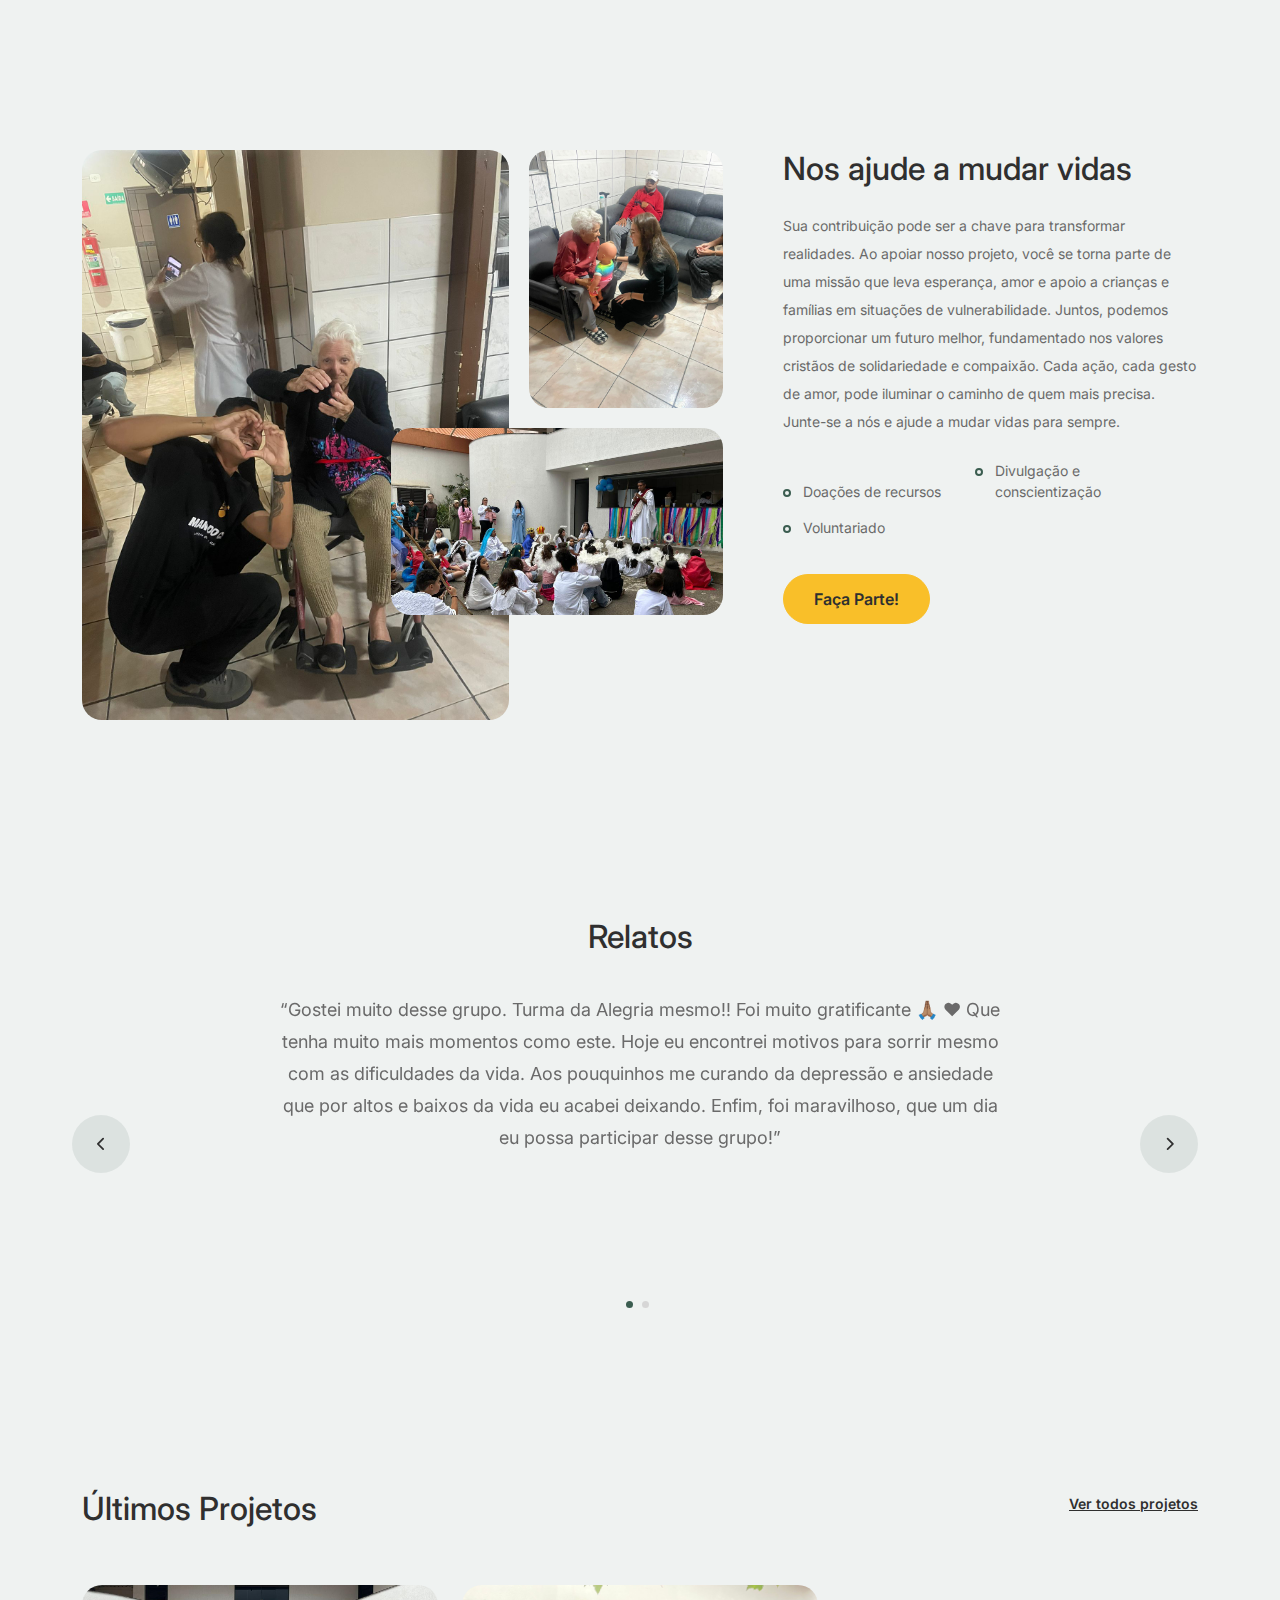
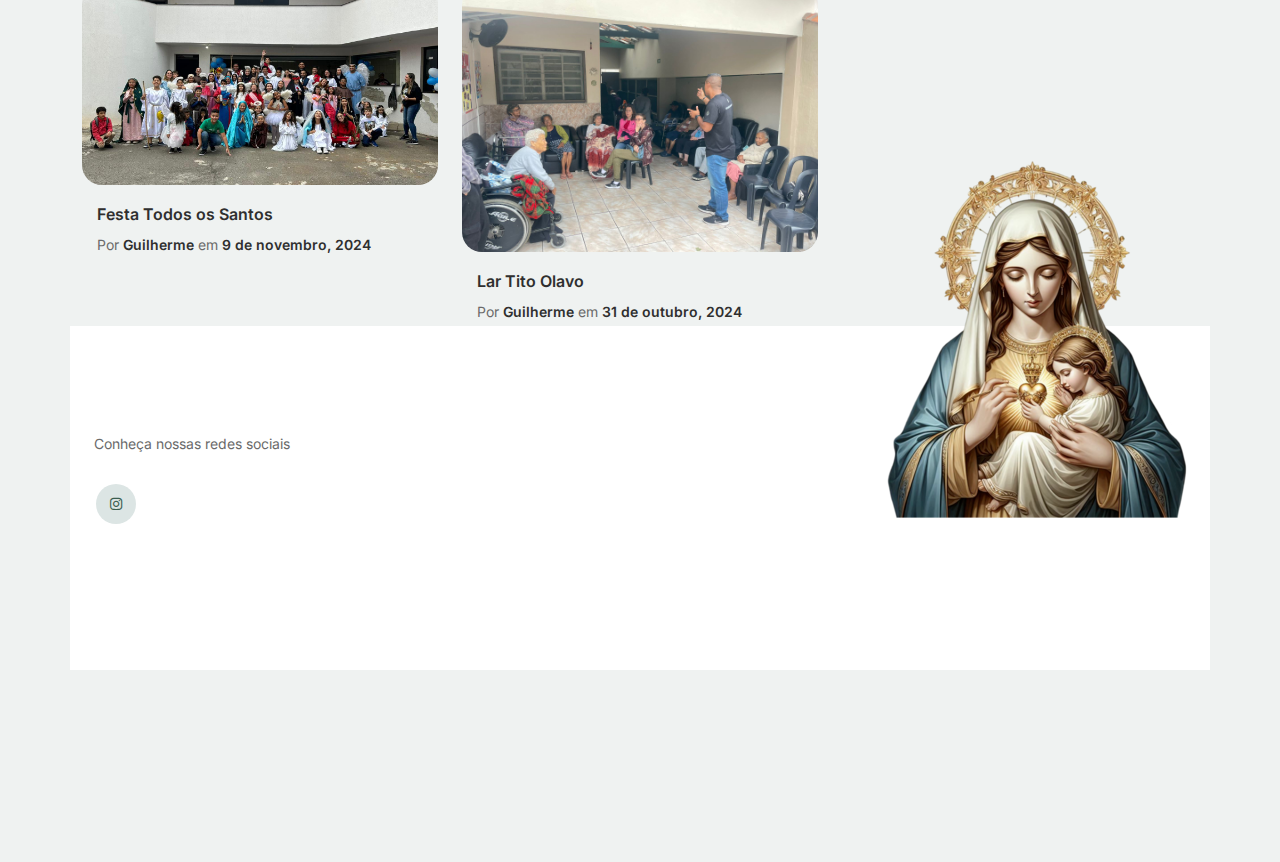
==== commit f4c75a29: "quase acabado" ====
--- a/furni-1.0.0/index.html
+++ b/furni-1.0.0/index.html
@@ -12,7 +12,7 @@
   <meta charset="utf-8">
   <meta name="viewport" content="width=device-width, initial-scale=1, shrink-to-fit=no">
   <meta name="author" content="Untree.co">
-  <link rel="shortcut icon" href="favicon.png">
+  <link rel="shortcut icon" href="images/file2.png">
 
   <meta name="description" content="" />
   <meta name="keywords" content="bootstrap, bootstrap4" />
@@ -42,8 +42,7 @@
 							<a class="nav-link" href="index.html">Home</a>
 						</li>
 						<li><a class="nav-link" href="projetos.html">Projetos</a></li>
-						<li><a class="nav-link" href="about.html">Faça parte</a></li>
-						<li><a class="nav-link" href="services.html">Nossa História</a></li>
+						<li><a class="nav-link" href="facaparte.html">Faça parte</a></li>
 					<!--	<li><a class="nav-link" href="blog.html">Contatos</a></li> -->
 						<li><a class="nav-link" href="contact.html">Onde doar?</a></li>
 					</ul>					
@@ -165,7 +164,8 @@
 							<li>Divulgação e conscientização</li>
 							<li>Voluntariado</li>
 						</ul>
-						<p><a herf="#" class="btn">Faça parte</a></p>
+						<p><a href="facaparte.html" class="btn btn-secondary me-2">Faça Parte!</a>
+
 					</div>
 				</div>
 			</div>
@@ -248,7 +248,7 @@
 											<div class="testimonial-block text-center">
 												<blockquote class="mb-5">
 													<p>&ldquo;Gostei muito desse grupo. Turma da Alegria mesmo!! Foi muito gratificante 🙏🏽 ❤
-Que tenha muito mais momentos como este. Hoje eu encontrei motivos para sorrir mesmo com as dificuldades da vida. Aos pouquinhos me curando da depressão e ansiedade que por altos e baixos da vida eu acabei deixando. Enfim, foi maravilhoso, que um dia eu possa participar desse grupo!"&rdquo;</p>
+Que tenha muito mais momentos como este. Hoje eu encontrei motivos para sorrir mesmo com as dificuldades da vida. Aos pouquinhos me curando da depressão e ansiedade que por altos e baixos da vida eu acabei deixando. Enfim, foi maravilhoso, que um dia eu possa participar desse grupo!&rdquo;</p>
 												</blockquote>
 
 												<div class="author-info">
@@ -271,30 +271,7 @@
 
 											<div class="testimonial-block text-center">
 												<blockquote class="mb-5">
-													<p>&ldquo;teste de relato 2&rdquo;</p>
-												</blockquote>
-
-												<div class="author-info">
-													<div class="author-pic">
-														<!--<img src="images/person-1.png" alt="Maria Jones" class="img-fluid">-->
-													</div>
-													<h3 class="font-weight-bold"></h3>
-													<span class="position d-block mb-3"></span>
-												</div>
-											</div>
-
-										</div>
-									</div>
-								</div> 
-								<!-- END item -->
-
-								<div class="item">
-									<div class="row justify-content-center">
-										<div class="col-lg-8 mx-auto">
-
-											<div class="testimonial-block text-center">
-												<blockquote class="mb-5">
-													<p>&ldquo;teste de relato 3&rdquo;</p>
+													<p>&ldquo;Fiquei muito tocada com a mensagem que enviaram sobre o nosso servir, porque já tive depressão e sei que não é algo fácil, especialmente quando estamos no fundo do poço. A chegada de um grupo cheio de alegria, que faz brincadeiras, dança e arranca um sorriso do nosso rosto mesmo nos dias difíceis, é uma grande felicidade para quem sofre. Acredito que o grupo será de grande ajuda para quem precisa de um abraço, de um sorriso ou até mesmo de um simples gesto de carinho, como um 'joia'. As pessoas vão se sentir importantes e ganharão ânimo para continuar no caminho que é Deus.&rdquo;</p>
 												</blockquote>
 
 												<div class="author-info">
--- a/furni-1.0.0/css/style.css
+++ b/furni-1.0.0/css/style.css
@@ -709,3 +709,10 @@
     height: 50px;
     border-radius: 50%;
     background: rgba(59, 93, 80, 0.2); }
+    
+.imgcoord {
+      max-height: 800px; /* Limita a altura máxima da imagem */
+      width: auto;       /* Mantém a proporção da largura */
+      max-width: 100%;   /* Garante que a imagem não ultrapasse a largura do contêiner */
+  }
+  